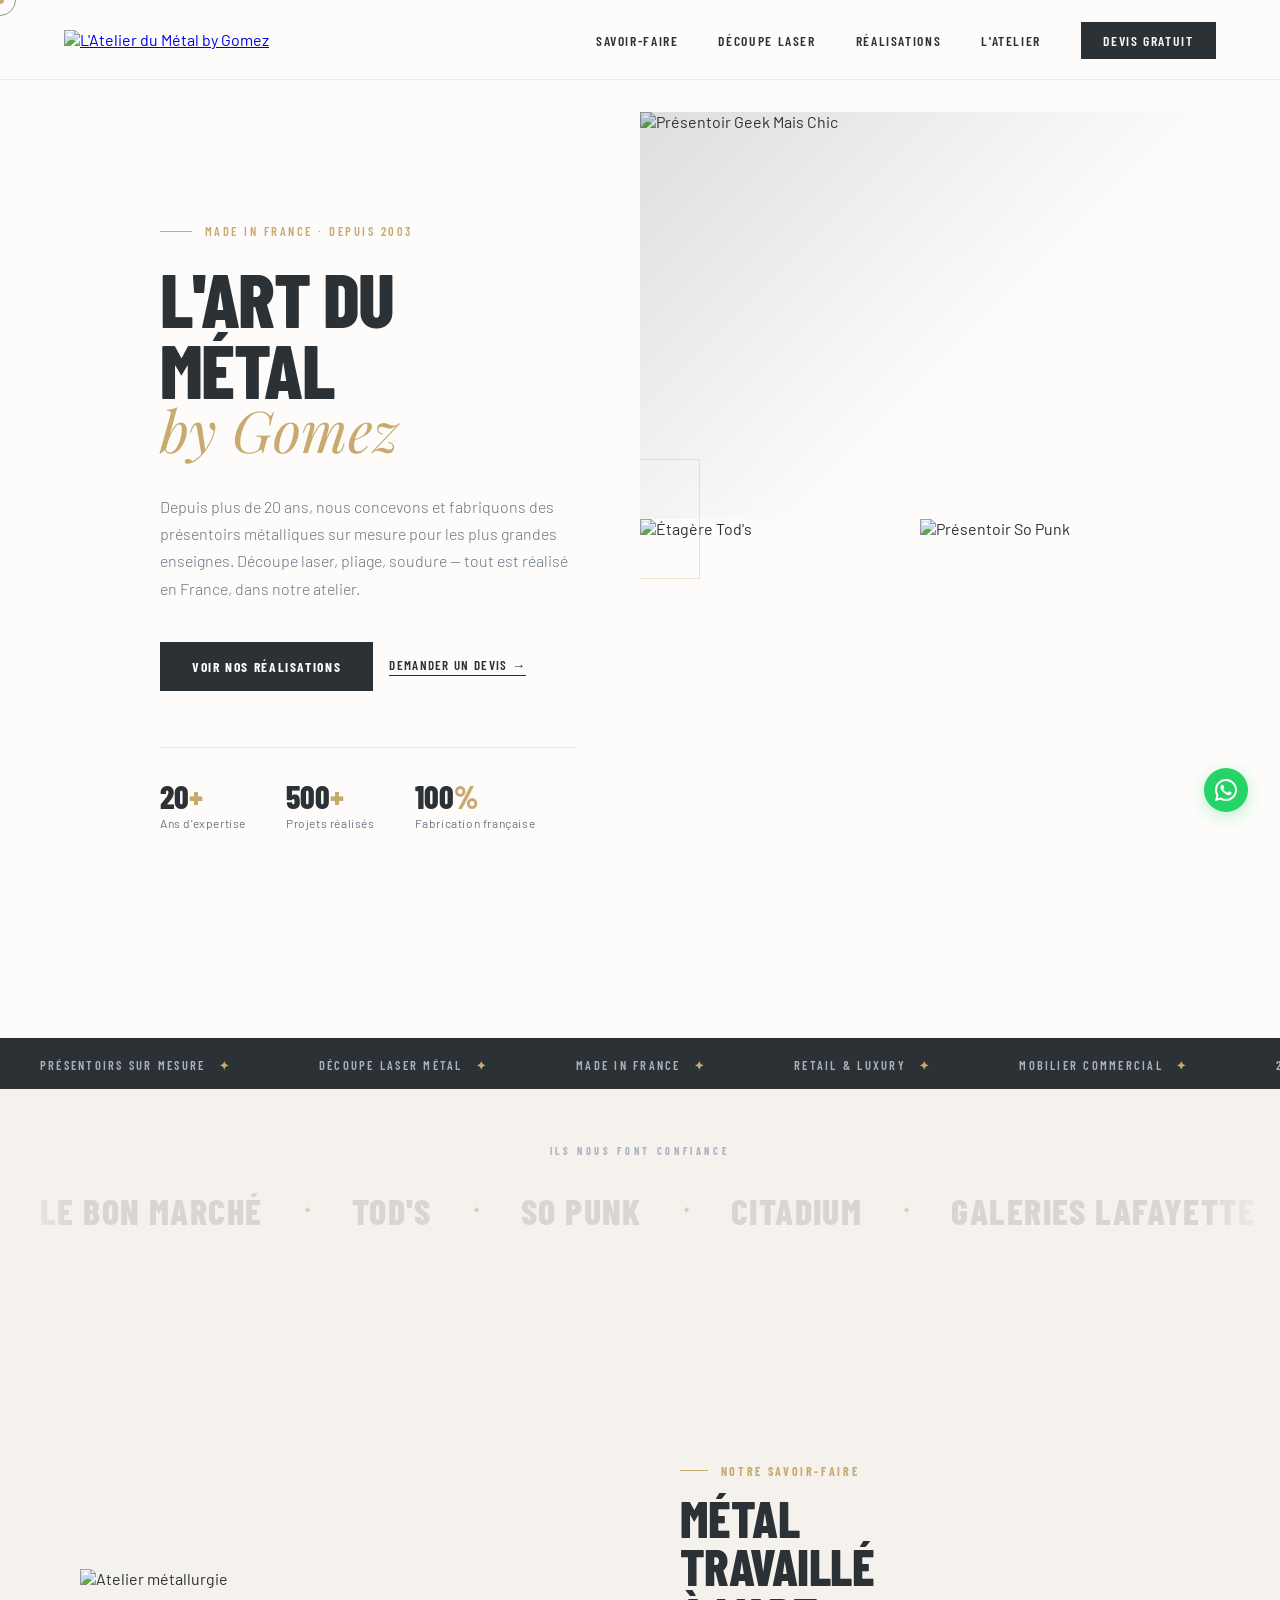
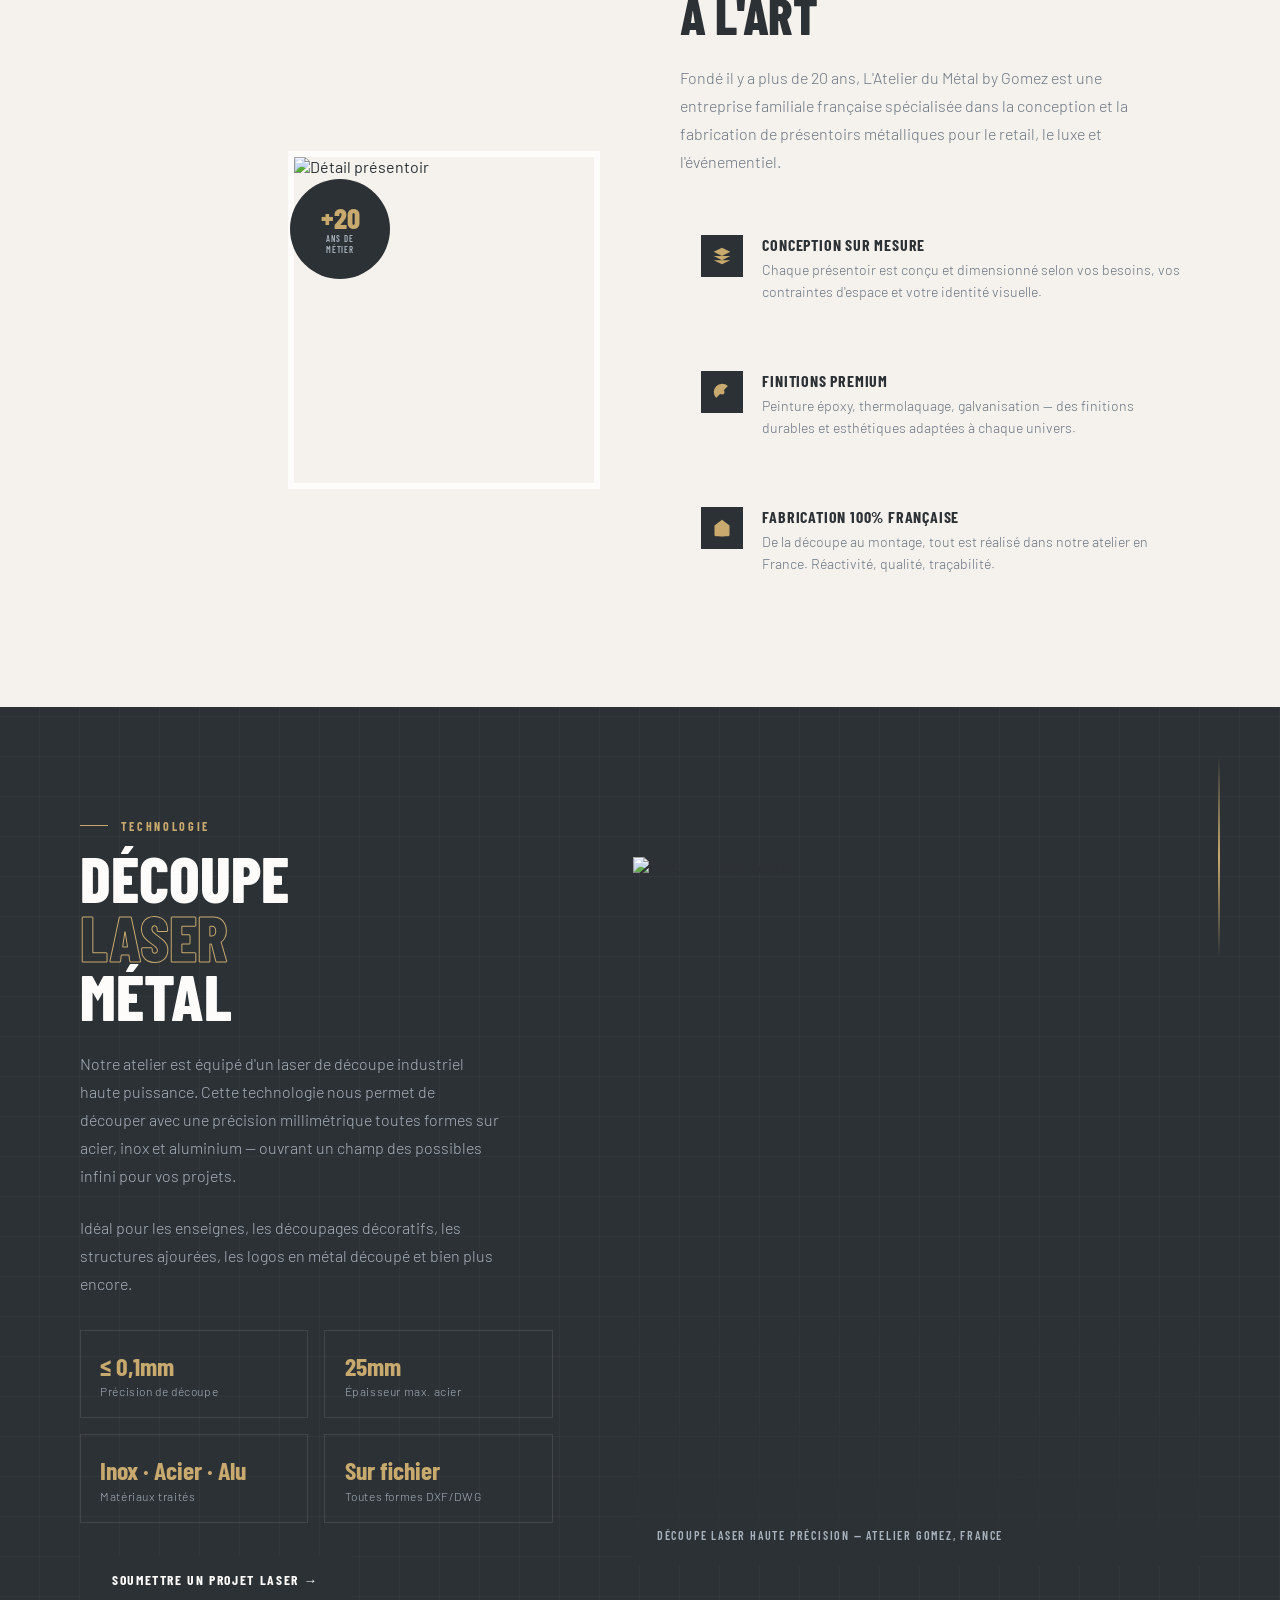
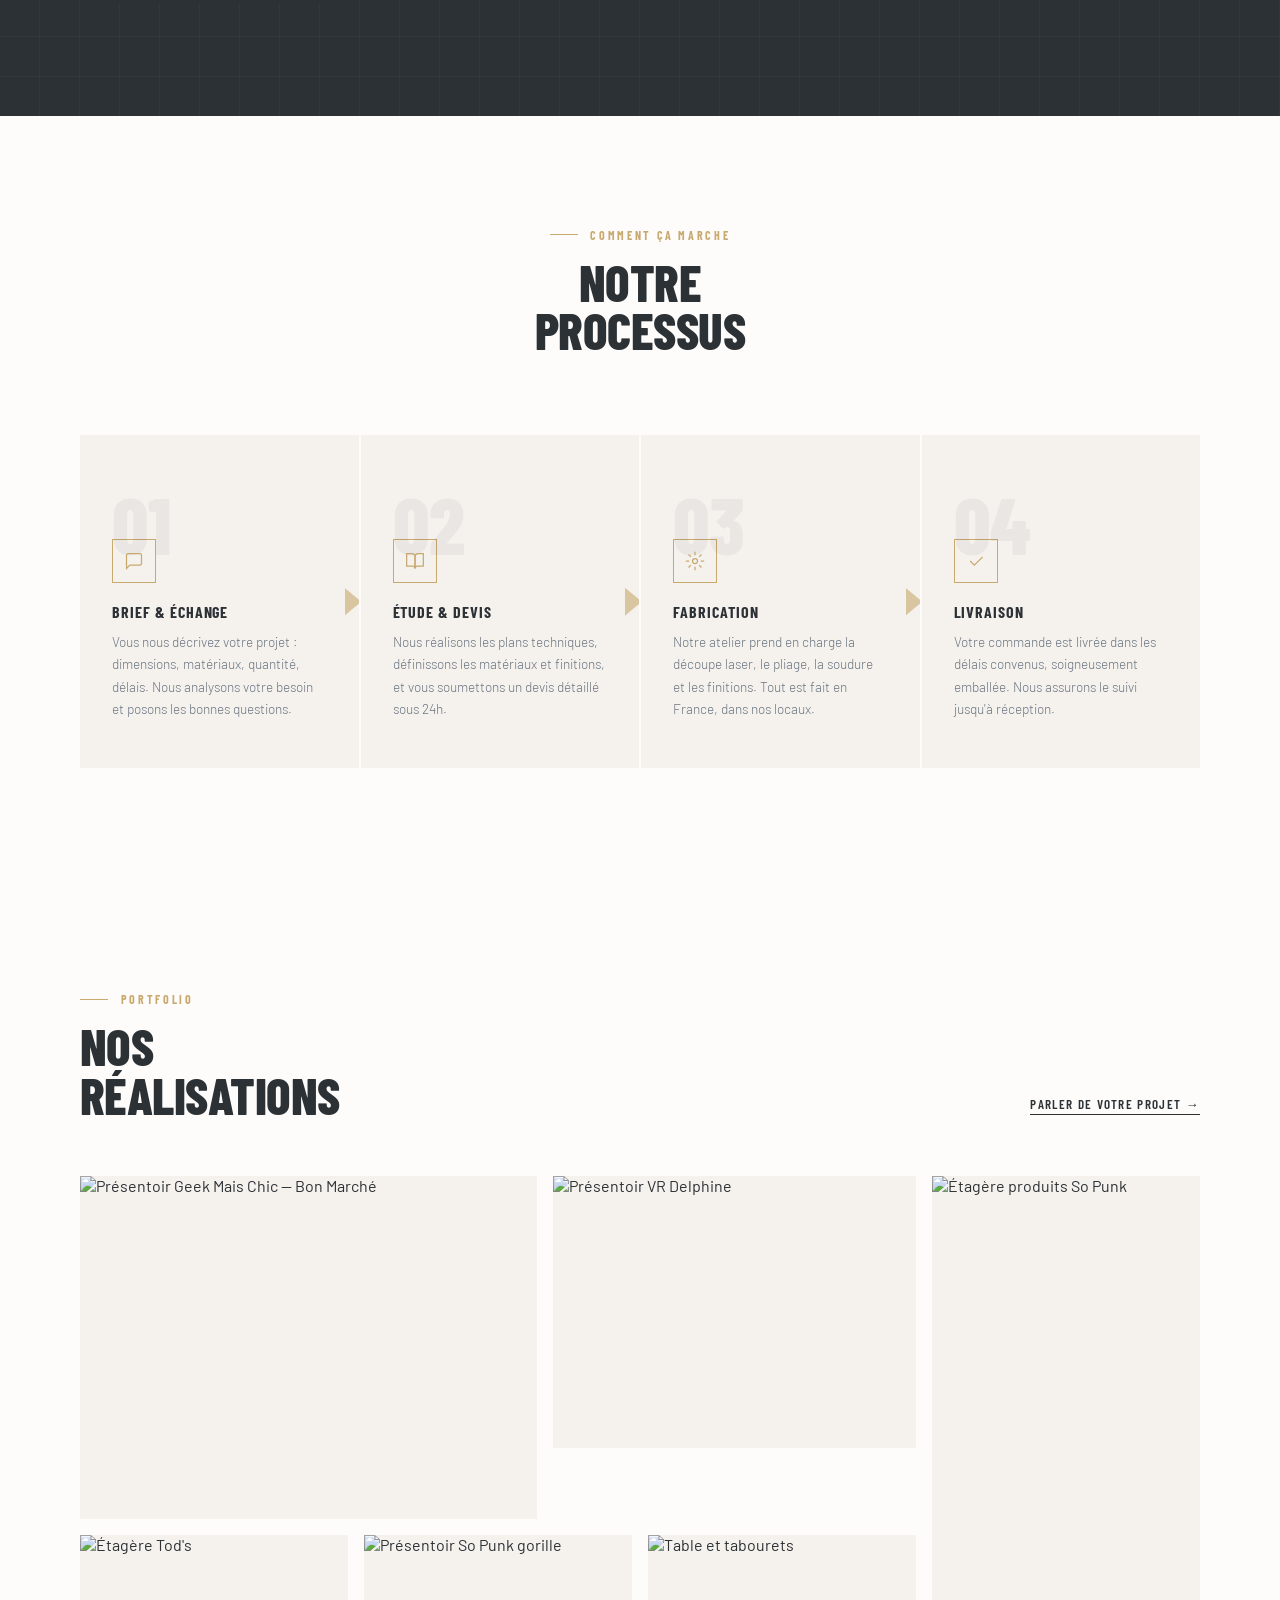
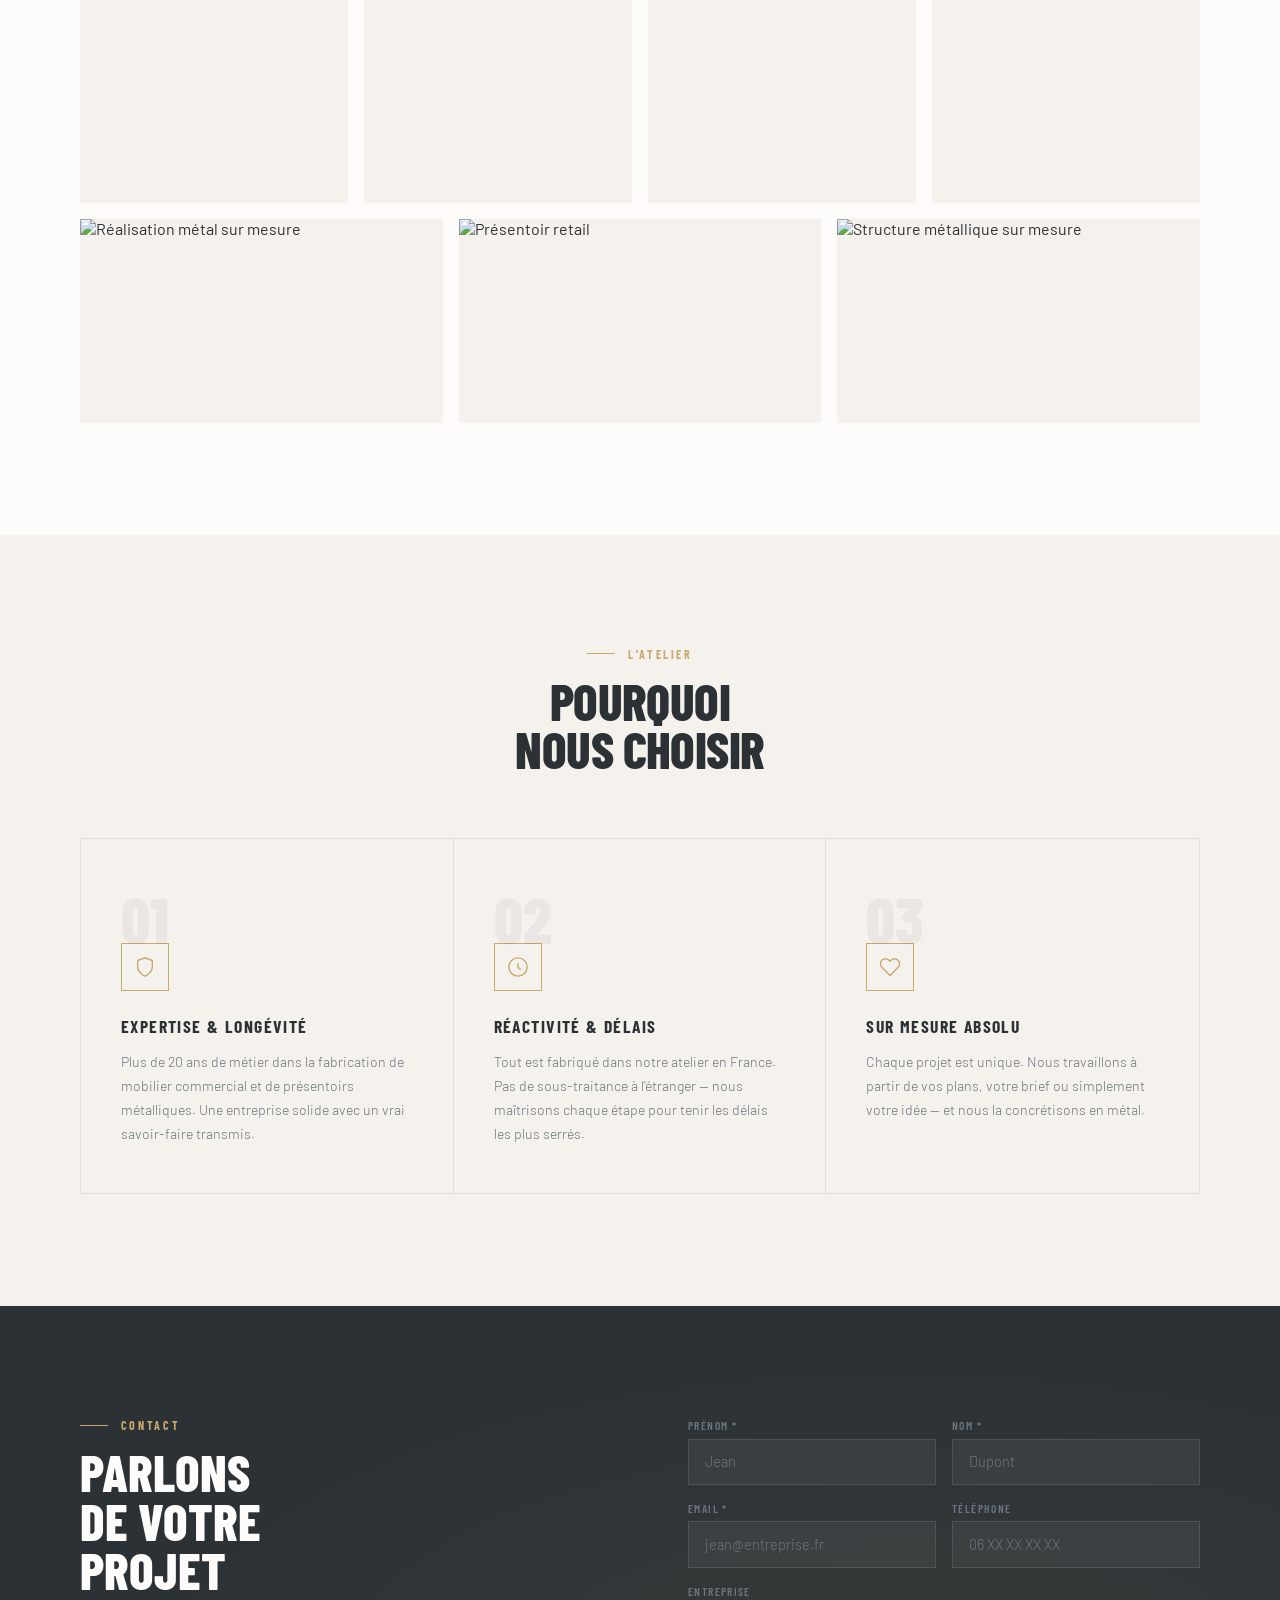
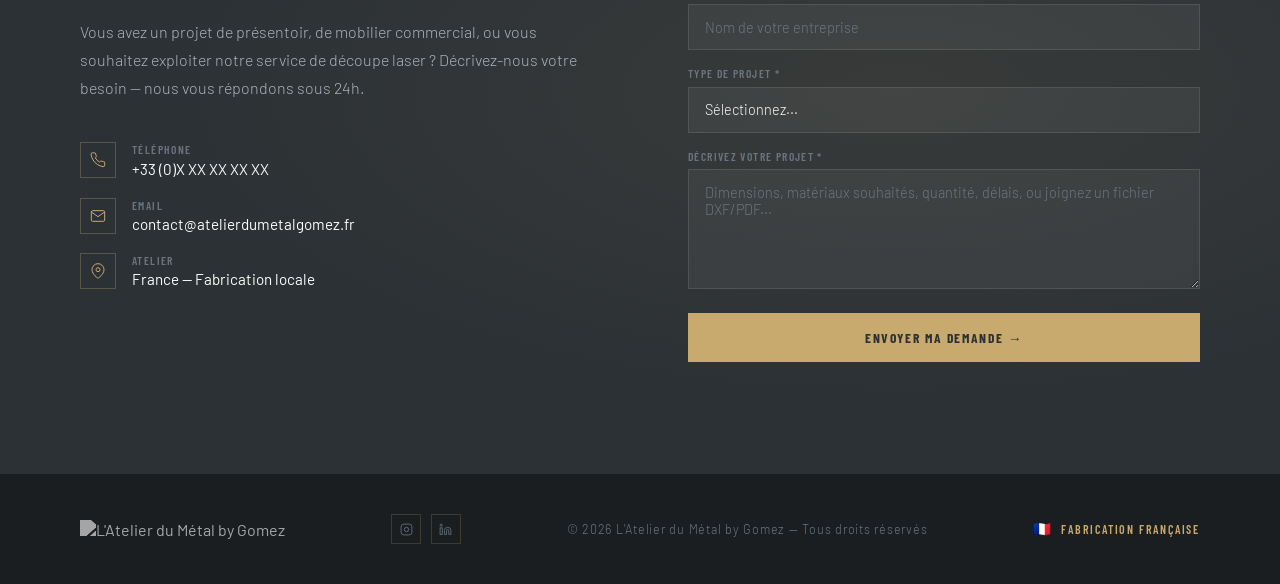
==== l'atelier_du_metal/index.html @ 6df0d1bb "Initial commit — 3 projets clients n8n - comptoir-du-chef : site restaurant + 3 workflows n8n - l'at" ====
<!DOCTYPE html>
<html lang="fr">
<head>
  <meta charset="UTF-8" />
  <meta name="viewport" content="width=device-width, initial-scale=1.0" />
  <title>L'Atelier du Métal by Gomez — Présentoirs sur mesure</title>
  <meta name="description" content="Fabricant français de présentoirs métalliques sur mesure depuis 2003. Découpe laser haute précision, pliage, soudure. Retail, luxe, événementiel. Devis gratuit sous 24h." />
  <meta name="keywords" content="présentoir métallique, découpe laser métal, mobilier commercial sur mesure, fabrication française, retail, luxe" />
  <meta property="og:title" content="L'Atelier du Métal by Gomez — Présentoirs sur mesure" />
  <meta property="og:description" content="Fabricant français de présentoirs métalliques sur mesure depuis plus de 20 ans. Made in France." />
  <meta property="og:type" content="website" />
  <link rel="icon" type="image/svg+xml" href="data:image/svg+xml,%3Csvg xmlns='http://www.w3.org/2000/svg' viewBox='0 0 32 32'%3E%3Crect width='32' height='32' fill='%232C3135'/%3E%3Ctext x='50%25' y='56%25' font-family='Arial Black,sans-serif' font-size='18' font-weight='900' fill='%23C8A96E' text-anchor='middle' dominant-baseline='middle'%3EM%3C/text%3E%3C/svg%3E" />
  <link rel="preconnect" href="https://fonts.googleapis.com" />
  <link rel="preconnect" href="https://fonts.gstatic.com" crossorigin />
  <link href="https://fonts.googleapis.com/css2?family=Barlow+Condensed:wght@300;400;600;700;800&family=Barlow:wght@300;400;500&family=Playfair+Display:ital@1&display=swap" rel="stylesheet" />
  <style>
    *, *::before, *::after { box-sizing: border-box; margin: 0; padding: 0; }

    :root {
      --anthracite: #2C3135;
      --anthracite-light: #3D444B;
      --steel: #6B7580;
      --steel-light: #A8B2BC;
      --cream: #F5F2EE;
      --warm-white: #FDFCFB;
      --accent: #C8A96E;
      --accent-dark: #A8893E;
      --red: #C0392B;
      --blue-gomez: #1B3A6B;
    }

    html { scroll-behavior: smooth; }

    body {
      font-family: 'Barlow', sans-serif;
      background: var(--warm-white);
      color: var(--anthracite);
      overflow-x: hidden;
    }

    /* ───── CURSOR ───── */
    body { cursor: crosshair; }
    a, button { cursor: crosshair; }

    /* ───── SCROLLBAR ───── */
    ::-webkit-scrollbar { width: 4px; }
    ::-webkit-scrollbar-track { background: var(--cream); }
    ::-webkit-scrollbar-thumb { background: var(--anthracite); }

    /* ───── NAV ───── */
    nav {
      position: fixed; top: 0; left: 0; right: 0; z-index: 100;
      display: flex; align-items: center; justify-content: space-between;
      padding: 0 4rem;
      height: 80px;
      background: rgba(253, 252, 251, 0.95);
      backdrop-filter: blur(12px);
      border-bottom: 1px solid rgba(44,49,53,0.08);
      transition: all 0.3s ease;
    }
    nav.scrolled {
      height: 64px;
      box-shadow: 0 2px 20px rgba(44,49,53,0.08);
    }
    .nav-logo img { height: 40px; transition: height 0.3s; }
    nav.scrolled .nav-logo img { height: 32px; }
    .nav-links { display: flex; gap: 2.5rem; list-style: none; }
    .nav-links a {
      font-family: 'Barlow Condensed', sans-serif;
      font-weight: 600;
      font-size: 0.85rem;
      letter-spacing: 0.12em;
      text-transform: uppercase;
      color: var(--anthracite);
      text-decoration: none;
      position: relative;
      transition: color 0.2s;
    }
    .nav-links a::after {
      content: '';
      position: absolute; bottom: -3px; left: 0; right: 0;
      height: 1px; background: var(--accent);
      transform: scaleX(0); transform-origin: left;
      transition: transform 0.3s ease;
    }
    .nav-links a:hover { color: var(--accent-dark); }
    .nav-links a:hover::after { transform: scaleX(1); }
    .nav-cta {
      font-family: 'Barlow Condensed', sans-serif;
      font-weight: 700;
      font-size: 0.82rem;
      letter-spacing: 0.12em;
      text-transform: uppercase;
      color: var(--warm-white) !important;
      background: var(--anthracite);
      padding: 0.6rem 1.4rem;
      text-decoration: none;
      transition: background 0.2s, color 0.2s !important;
    }
    .nav-cta::after { display: none !important; }
    .nav-cta:hover { background: var(--accent) !important; color: var(--warm-white) !important; }

    /* ───── HERO ───── */
    #hero {
      min-height: 100vh;
      display: grid;
      grid-template-columns: 1fr 1fr;
      position: relative;
      overflow: hidden;
    }
    .hero-left {
      display: flex; flex-direction: column; justify-content: center;
      padding: 7rem 4rem 6rem 5rem;
      position: relative; z-index: 2;
    }
    .hero-eyebrow {
      font-family: 'Barlow Condensed', sans-serif;
      font-size: 0.78rem;
      font-weight: 600;
      letter-spacing: 0.2em;
      text-transform: uppercase;
      color: var(--accent);
      margin-bottom: 1.5rem;
      display: flex; align-items: center; gap: 0.8rem;
    }
    .hero-eyebrow::before {
      content: '';
      width: 32px; height: 1px;
      background: var(--accent);
    }
    .hero-title {
      font-family: 'Barlow Condensed', sans-serif;
      font-size: clamp(3.5rem, 6vw, 5.5rem);
      font-weight: 800;
      line-height: 0.92;
      text-transform: uppercase;
      letter-spacing: -0.02em;
      color: var(--anthracite);
      margin-bottom: 0.3rem;
    }
    .hero-title span {
      color: var(--accent);
      font-style: italic;
      font-family: 'Playfair Display', serif;
      font-size: 0.75em;
      font-weight: 400;
      text-transform: none;
      display: block;
      letter-spacing: 0;
    }
    .hero-sub {
      font-size: 1rem;
      font-weight: 300;
      line-height: 1.7;
      color: var(--steel);
      margin: 2rem 0 2.5rem;
      max-width: 420px;
    }
    .hero-actions { display: flex; gap: 1rem; align-items: center; }
    .btn-primary {
      font-family: 'Barlow Condensed', sans-serif;
      font-weight: 700;
      font-size: 0.85rem;
      letter-spacing: 0.12em;
      text-transform: uppercase;
      background: var(--anthracite);
      color: var(--warm-white);
      padding: 1rem 2rem;
      text-decoration: none;
      transition: background 0.2s, transform 0.2s;
      display: inline-block;
    }
    .btn-primary:hover { background: var(--accent); transform: translateY(-1px); }
    .btn-secondary {
      font-family: 'Barlow Condensed', sans-serif;
      font-weight: 600;
      font-size: 0.82rem;
      letter-spacing: 0.1em;
      text-transform: uppercase;
      color: var(--anthracite);
      text-decoration: none;
      display: flex; align-items: center; gap: 0.5rem;
      border-bottom: 1px solid var(--anthracite);
      padding-bottom: 2px;
      transition: color 0.2s, border-color 0.2s;
    }
    .btn-secondary:hover { color: var(--accent); border-color: var(--accent); }
    .hero-stats {
      display: flex; gap: 2.5rem;
      margin-top: 3.5rem;
      padding-top: 2rem;
      border-top: 1px solid rgba(44,49,53,0.1);
    }
    .stat-num {
      font-family: 'Barlow Condensed', sans-serif;
      font-weight: 800;
      font-size: 2rem;
      color: var(--anthracite);
      line-height: 1;
    }
    .stat-num span { color: var(--accent); }
    .stat-label {
      font-size: 0.75rem;
      font-weight: 400;
      letter-spacing: 0.05em;
      color: var(--steel);
      margin-top: 0.25rem;
    }

    .hero-right {
      position: relative;
      overflow: hidden;
    }
    .hero-right-grid {
      display: grid;
      grid-template-rows: 1fr 1fr;
      height: 100%;
    }
    .hero-img-main {
      position: relative; overflow: hidden;
    }
    .hero-img-main img, .hero-img-small img {
      width: 100%; height: 100%;
      object-fit: cover;
      transition: transform 0.8s ease;
    }
    .hero-img-main:hover img, .hero-img-small:hover img {
      transform: scale(1.04);
    }
    .hero-img-row { display: grid; grid-template-columns: 1fr 1fr; }
    .hero-img-small { position: relative; overflow: hidden; }
    .hero-overlay {
      position: absolute; inset: 0;
      background: linear-gradient(135deg, rgba(44,49,53,0.15) 0%, transparent 60%);
      pointer-events: none;
    }

    /* geometric accent */
    .hero-geo {
      position: absolute;
      top: 50%; left: -60px;
      transform: translateY(-50%);
      width: 120px; height: 120px;
      border: 1px solid var(--accent);
      opacity: 0.3;
      z-index: 3;
      animation: rotate-geo 20s linear infinite;
    }
    @keyframes rotate-geo { to { transform: translateY(-50%) rotate(360deg); } }

    /* ───── MARQUEE ───── */
    .marquee-wrap {
      background: var(--anthracite);
      padding: 1rem 0;
      overflow: hidden;
      white-space: nowrap;
    }
    .marquee-track {
      display: inline-flex; gap: 0;
      animation: marquee 30s linear infinite;
    }
    .marquee-item {
      font-family: 'Barlow Condensed', sans-serif;
      font-weight: 600;
      font-size: 0.78rem;
      letter-spacing: 0.18em;
      text-transform: uppercase;
      color: var(--steel-light);
      padding: 0 2.5rem;
    }
    .marquee-item span { color: var(--accent); margin: 0 0.5rem; }
    @keyframes marquee { from { transform: translateX(0); } to { transform: translateX(-50%); } }

    /* ───── SECTION COMMONS ───── */
    section { padding: 7rem 5rem; }
    .section-tag {
      font-family: 'Barlow Condensed', sans-serif;
      font-size: 0.75rem;
      font-weight: 700;
      letter-spacing: 0.22em;
      text-transform: uppercase;
      color: var(--accent);
      margin-bottom: 1rem;
      display: flex; align-items: center; gap: 0.8rem;
    }
    .section-tag::before {
      content: '';
      width: 28px; height: 1px;
      background: var(--accent);
    }
    .section-title {
      font-family: 'Barlow Condensed', sans-serif;
      font-weight: 800;
      font-size: clamp(2.2rem, 4vw, 3.5rem);
      text-transform: uppercase;
      line-height: 0.95;
      letter-spacing: -0.01em;
      color: var(--anthracite);
    }
    .section-body {
      font-size: 1rem;
      font-weight: 300;
      line-height: 1.75;
      color: var(--steel);
      max-width: 480px;
    }

    /* ───── SAVOIR-FAIRE ───── */
    #savoir-faire { background: var(--cream); }
    .sf-grid {
      display: grid;
      grid-template-columns: 1fr 1fr;
      gap: 5rem;
      align-items: center;
      margin-top: 4rem;
    }
    .sf-left { position: relative; }
    .sf-image-stack { position: relative; height: 520px; }
    .sf-img-back {
      position: absolute;
      top: 0; left: 0;
      width: 75%; height: 80%;
      overflow: hidden;
    }
    .sf-img-front {
      position: absolute;
      bottom: 0; right: 0;
      width: 60%; height: 65%;
      overflow: hidden;
      border: 6px solid var(--warm-white);
    }
    .sf-img-back img, .sf-img-front img {
      width: 100%; height: 100%; object-fit: cover;
      transition: transform 0.6s ease;
    }
    .sf-img-back:hover img, .sf-img-front:hover img { transform: scale(1.05); }
    .sf-badge {
      position: absolute;
      top: 50%; left: 50%;
      transform: translate(-50%, -50%);
      width: 100px; height: 100px;
      background: var(--anthracite);
      border-radius: 50%;
      display: flex; flex-direction: column;
      align-items: center; justify-content: center;
      z-index: 10;
    }
    .sf-badge-num {
      font-family: 'Barlow Condensed', sans-serif;
      font-weight: 800; font-size: 1.8rem;
      color: var(--accent); line-height: 1;
    }
    .sf-badge-txt {
      font-family: 'Barlow Condensed', sans-serif;
      font-weight: 600; font-size: 0.55rem;
      letter-spacing: 0.1em; text-transform: uppercase;
      color: var(--steel-light); text-align: center;
    }
    .sf-right {}
    .sf-features { display: grid; gap: 1.8rem; margin-top: 2.5rem; }
    .sf-feature {
      display: flex; gap: 1.2rem; align-items: flex-start;
      padding: 1.2rem;
      border-left: 2px solid transparent;
      transition: border-color 0.2s, background 0.2s;
    }
    .sf-feature:hover {
      border-left-color: var(--accent);
      background: rgba(200,169,110,0.05);
    }
    .sf-icon {
      width: 42px; height: 42px; flex-shrink: 0;
      background: var(--anthracite);
      display: flex; align-items: center; justify-content: center;
    }
    .sf-icon svg { width: 20px; height: 20px; fill: var(--accent); }
    .sf-feature-title {
      font-family: 'Barlow Condensed', sans-serif;
      font-weight: 700; font-size: 1rem;
      text-transform: uppercase; letter-spacing: 0.05em;
      color: var(--anthracite); margin-bottom: 0.3rem;
    }
    .sf-feature-desc {
      font-size: 0.88rem; font-weight: 300; line-height: 1.6;
      color: var(--steel);
    }

    /* ───── LASER ───── */
    #laser {
      background: var(--anthracite);
      position: relative; overflow: hidden;
      padding: 7rem 5rem;
    }
    .laser-bg-pattern {
      position: absolute; inset: 0;
      background-image: repeating-linear-gradient(
        0deg, transparent, transparent 39px,
        rgba(255,255,255,0.03) 39px, rgba(255,255,255,0.03) 40px
      ),
      repeating-linear-gradient(
        90deg, transparent, transparent 39px,
        rgba(255,255,255,0.03) 39px, rgba(255,255,255,0.03) 40px
      );
    }
    .laser-content {
      position: relative; z-index: 2;
      display: grid; grid-template-columns: 1fr 1.2fr;
      gap: 5rem; align-items: center;
    }
    .laser-left .section-tag { color: var(--accent); }
    .laser-left .section-tag::before { background: var(--accent); }
    .laser-title {
      font-family: 'Barlow Condensed', sans-serif;
      font-weight: 800;
      font-size: clamp(2.5rem, 5vw, 4.5rem);
      text-transform: uppercase;
      line-height: 0.92;
      color: var(--warm-white);
      margin-bottom: 1.5rem;
    }
    .laser-title em {
      font-style: normal;
      -webkit-text-stroke: 1px var(--accent);
      color: transparent;
    }
    .laser-body {
      font-size: 1rem; font-weight: 300; line-height: 1.75;
      color: var(--steel-light); max-width: 420px;
      margin-bottom: 2rem;
    }
    .laser-specs {
      display: grid; grid-template-columns: 1fr 1fr;
      gap: 1rem; margin-top: 2rem;
    }
    .laser-spec {
      border: 1px solid rgba(255,255,255,0.1);
      padding: 1.2rem;
      transition: border-color 0.2s;
    }
    .laser-spec:hover { border-color: var(--accent); }
    .laser-spec-val {
      font-family: 'Barlow Condensed', sans-serif;
      font-weight: 700; font-size: 1.6rem;
      color: var(--accent);
    }
    .laser-spec-key {
      font-size: 0.75rem; font-weight: 300;
      letter-spacing: 0.05em; color: var(--steel-light);
      margin-top: 0.2rem;
    }
    .laser-right { position: relative; }
    .laser-img-wrap {
      position: relative; overflow: hidden;
      aspect-ratio: 4/5;
    }
    .laser-img-wrap img {
      width: 100%; height: 100%; object-fit: cover;
      filter: grayscale(20%);
      transition: transform 0.6s, filter 0.6s;
    }
    .laser-img-wrap:hover img { transform: scale(1.04); filter: grayscale(0); }
    .laser-img-overlay {
      position: absolute; inset: 0;
      background: linear-gradient(to top, var(--anthracite) 0%, transparent 40%);
    }
    .laser-img-caption {
      position: absolute; bottom: 1.5rem; left: 1.5rem; right: 1.5rem;
      font-family: 'Barlow Condensed', sans-serif;
      font-weight: 600; font-size: 0.75rem;
      letter-spacing: 0.15em; text-transform: uppercase;
      color: var(--steel-light);
    }
    .laser-line {
      position: absolute;
      width: 2px; height: 200px;
      background: linear-gradient(to bottom, transparent, var(--accent), transparent);
      top: -100px; right: -20px;
      animation: laser-scan 3s ease-in-out infinite;
    }
    @keyframes laser-scan {
      0%, 100% { top: -100px; opacity: 0; }
      20% { opacity: 1; }
      80% { opacity: 1; }
      100% { top: calc(100% + 100px); opacity: 0; }
    }

    /* ───── RÉALISATIONS ───── */
    #realisations { background: var(--warm-white); }
    .real-header {
      display: flex; align-items: flex-end; justify-content: space-between;
      margin-bottom: 3.5rem;
    }
    .real-grid {
      display: grid;
      grid-template-columns: repeat(12, 1fr);
      grid-template-rows: auto auto;
      gap: 1rem;
    }
    .real-item {
      position: relative; overflow: hidden;
      background: var(--cream);
    }
    .real-item img {
      width: 100%; height: 100%; object-fit: cover;
      display: block;
      transition: transform 0.6s ease, filter 0.4s;
      filter: grayscale(10%);
    }
    .real-item:hover img { transform: scale(1.06); filter: grayscale(0); }
    .real-item-overlay {
      position: absolute; inset: 0;
      background: rgba(44,49,53,0);
      transition: background 0.3s;
      display: flex; align-items: flex-end; padding: 1.2rem;
    }
    .real-item:hover .real-item-overlay { background: rgba(44,49,53,0.5); }
    .real-item-label {
      font-family: 'Barlow Condensed', sans-serif;
      font-weight: 600; font-size: 0.75rem;
      letter-spacing: 0.12em; text-transform: uppercase;
      color: var(--warm-white);
      opacity: 0; transform: translateY(8px);
      transition: opacity 0.3s, transform 0.3s;
    }
    .real-item:hover .real-item-label { opacity: 1; transform: translateY(0); }

    /* mosaic layout */
    .real-item:nth-child(1) { grid-column: span 5; grid-row: span 1; aspect-ratio: 4/3; }
    .real-item:nth-child(2) { grid-column: span 4; grid-row: span 1; aspect-ratio: 4/3; }
    .real-item:nth-child(3) { grid-column: span 3; grid-row: span 2; }
    .real-item:nth-child(4) { grid-column: span 3; aspect-ratio: 1; }
    .real-item:nth-child(5) { grid-column: span 3; aspect-ratio: 1; }
    .real-item:nth-child(6) { grid-column: span 3; aspect-ratio: 1; }
    .real-item:nth-child(7) { grid-column: span 4; aspect-ratio: 16/9; }
    .real-item:nth-child(8) { grid-column: span 4; aspect-ratio: 16/9; }
    .real-item:nth-child(9) { grid-column: span 4; aspect-ratio: 16/9; }

    /* ───── VALEURS ───── */
    #valeurs { background: var(--cream); }
    .val-grid {
      display: grid;
      grid-template-columns: repeat(3, 1fr);
      gap: 0;
      margin-top: 4rem;
      border: 1px solid rgba(44,49,53,0.1);
    }
    .val-card {
      padding: 3rem 2.5rem;
      border-right: 1px solid rgba(44,49,53,0.1);
      transition: background 0.3s;
      position: relative;
    }
    .val-card:last-child { border-right: none; }
    .val-card:hover { background: var(--warm-white); }
    .val-num {
      font-family: 'Barlow Condensed', sans-serif;
      font-weight: 800; font-size: 4rem;
      color: rgba(44,49,53,0.06);
      line-height: 1;
      margin-bottom: -0.5rem;
    }
    .val-icon {
      width: 48px; height: 48px;
      border: 1px solid var(--accent);
      display: flex; align-items: center; justify-content: center;
      margin-bottom: 1.5rem;
    }
    .val-icon svg { width: 22px; height: 22px; stroke: var(--accent); fill: none; stroke-width: 1.5; }
    .val-title {
      font-family: 'Barlow Condensed', sans-serif;
      font-weight: 700; font-size: 1.1rem;
      text-transform: uppercase; letter-spacing: 0.08em;
      color: var(--anthracite); margin-bottom: 0.8rem;
    }
    .val-desc {
      font-size: 0.88rem; font-weight: 300; line-height: 1.7;
      color: var(--steel);
    }
    .val-line {
      position: absolute; top: 0; left: 0; right: 0;
      height: 2px; background: var(--accent);
      transform: scaleX(0); transform-origin: left;
      transition: transform 0.4s ease;
    }
    .val-card:hover .val-line { transform: scaleX(1); }

    /* ───── CONTACT ───── */
    #contact { background: var(--anthracite); position: relative; overflow: hidden; }
    .contact-bg {
      position: absolute; inset: 0;
      background: radial-gradient(ellipse at 70% 50%, rgba(200,169,110,0.08) 0%, transparent 60%);
    }
    .contact-grid {
      position: relative; z-index: 2;
      display: grid; grid-template-columns: 1fr 1fr;
      gap: 6rem; align-items: start;
    }
    .contact-left .section-tag { color: var(--accent); }
    .contact-left .section-tag::before { background: var(--accent); }
    .contact-title {
      font-family: 'Barlow Condensed', sans-serif;
      font-weight: 800; font-size: clamp(2rem, 4vw, 3.5rem);
      text-transform: uppercase; line-height: 0.95;
      color: var(--warm-white); margin-bottom: 1.5rem;
    }
    .contact-body {
      font-size: 1rem; font-weight: 300; line-height: 1.75;
      color: var(--steel-light); margin-bottom: 2.5rem;
    }
    .contact-infos { display: grid; gap: 1.2rem; }
    .contact-info-item {
      display: flex; gap: 1rem; align-items: flex-start;
    }
    .contact-info-icon {
      width: 36px; height: 36px; flex-shrink: 0;
      border: 1px solid rgba(200,169,110,0.3);
      display: flex; align-items: center; justify-content: center;
    }
    .contact-info-icon svg { width: 16px; height: 16px; stroke: var(--accent); fill: none; stroke-width: 1.5; }
    .contact-info-label {
      font-family: 'Barlow Condensed', sans-serif;
      font-weight: 600; font-size: 0.72rem;
      letter-spacing: 0.12em; text-transform: uppercase;
      color: var(--steel); margin-bottom: 0.2rem;
    }
    .contact-info-val {
      font-size: 0.95rem; font-weight: 400; color: var(--warm-white);
    }
    .contact-form { display: grid; gap: 1rem; }
    .form-row { display: grid; grid-template-columns: 1fr 1fr; gap: 1rem; }
    .form-group { display: flex; flex-direction: column; gap: 0.4rem; }
    .form-label {
      font-family: 'Barlow Condensed', sans-serif;
      font-weight: 600; font-size: 0.72rem;
      letter-spacing: 0.12em; text-transform: uppercase;
      color: var(--steel);
    }
    .form-input, .form-textarea, .form-select {
      background: rgba(255,255,255,0.05);
      border: 1px solid rgba(255,255,255,0.1);
      color: var(--warm-white);
      padding: 0.85rem 1rem;
      font-family: 'Barlow', sans-serif;
      font-size: 0.9rem;
      font-weight: 300;
      outline: none;
      transition: border-color 0.2s, background 0.2s;
      width: 100%;
      appearance: none;
    }
    .form-input::placeholder, .form-textarea::placeholder { color: var(--steel); }
    .form-input:focus, .form-textarea:focus, .form-select:focus {
      border-color: var(--accent);
      background: rgba(200,169,110,0.05);
    }
    .form-textarea { resize: vertical; min-height: 120px; }
    .form-select option { background: var(--anthracite); color: var(--warm-white); }
    .form-submit {
      font-family: 'Barlow Condensed', sans-serif;
      font-weight: 700; font-size: 0.85rem;
      letter-spacing: 0.12em; text-transform: uppercase;
      background: var(--accent);
      color: var(--anthracite);
      border: none;
      padding: 1rem 2.5rem;
      cursor: crosshair;
      transition: background 0.2s, transform 0.2s;
      align-self: start;
      margin-top: 0.5rem;
    }
    .form-submit:hover { background: var(--warm-white); transform: translateY(-1px); }

    /* ───── FOOTER ───── */
    footer {
      background: #1A1E21;
      padding: 2.5rem 5rem;
      display: flex; align-items: center; justify-content: space-between;
    }
    .footer-logo img { height: 32px; filter: brightness(0) invert(1) opacity(0.6); }
    .footer-copy {
      font-size: 0.78rem; font-weight: 300;
      letter-spacing: 0.06em; color: var(--steel);
    }
    .footer-mf {
      font-family: 'Barlow Condensed', sans-serif;
      font-weight: 600; font-size: 0.75rem;
      letter-spacing: 0.15em; text-transform: uppercase;
      color: var(--accent);
      display: flex; align-items: center; gap: 0.5rem;
    }
    .footer-mf::before {
      content: '🇫🇷';
      font-size: 0.9rem;
    }

    /* ───── REVEAL ANIMATIONS ───── */
    .reveal {
      opacity: 0; transform: translateY(30px);
      transition: opacity 0.7s ease, transform 0.7s ease;
    }
    .reveal.visible { opacity: 1; transform: translateY(0); }
    /* Fallback for file:// protocol */
    @media (prefers-reduced-motion: no-preference) {}
    
    .reveal-delay-1 { transition-delay: 0.1s; }
    .reveal-delay-2 { transition-delay: 0.2s; }
    .reveal-delay-3 { transition-delay: 0.3s; }
    .reveal-delay-4 { transition-delay: 0.4s; }

    /* ───── MOBILE ───── */
    @media (max-width: 900px) {
      nav { padding: 0 1.5rem; }
      .nav-links { display: none; }
      #hero { grid-template-columns: 1fr; min-height: auto; }
      .hero-left { padding: 3rem 1.5rem 2rem; }
      .hero-right { height: 50vw; }
      .hero-right-grid { grid-template-rows: 1fr; }
      .hero-img-row { display: none; }
      section { padding: 4rem 1.5rem; }
      .sf-grid, .laser-content, .contact-grid { grid-template-columns: 1fr; gap: 3rem; }
      .val-grid { grid-template-columns: 1fr; }
      .val-card { border-right: none; border-bottom: 1px solid rgba(44,49,53,0.1); }
      .form-row { grid-template-columns: 1fr; }
      .real-grid { grid-template-columns: 1fr 1fr; }
      .real-item { grid-column: span 1 !important; grid-row: span 1 !important; aspect-ratio: 4/3 !important; }
      footer { flex-direction: column; gap: 1rem; text-align: center; padding: 2rem 1.5rem; }
      .real-header { flex-direction: column; align-items: flex-start; gap: 1rem; }
    }

    /* ───── CUSTOM CURSOR ───── */
    .cursor {
      position: fixed; top: 0; left: 0;
      width: 8px; height: 8px;
      background: var(--accent);
      border-radius: 50%;
      pointer-events: none; z-index: 9999;
      transform: translate(-50%, -50%);
      transition: width 0.2s, height 0.2s, background 0.2s;
    }
    .cursor-ring {
      position: fixed; top: 0; left: 0;
      width: 32px; height: 32px;
      border: 1px solid rgba(44,49,53,0.5);
      border-radius: 50%;
      pointer-events: none; z-index: 9998;
      transform: translate(-50%, -50%);
      transition: width 0.3s, height 0.3s, border-color 0.2s;
    }
    .cursor.hovered { width: 4px; height: 4px; background: var(--accent-dark); }
    .cursor-ring.hovered { width: 48px; height: 48px; border-color: var(--accent); }
    @media (hover: none) { .cursor, .cursor-ring { display: none; } }

    /* ───── HAMBURGER ───── */
    .hamburger {
      display: none;
      flex-direction: column; gap: 5px;
      background: none; border: none; padding: 6px;
      cursor: crosshair; z-index: 200;
    }
    .hamburger span {
      display: block; width: 22px; height: 1.5px;
      background: var(--anthracite);
      transition: transform 0.3s ease, opacity 0.3s ease;
    }
    .hamburger.open span:nth-child(1) { transform: translateY(6.5px) rotate(45deg); }
    .hamburger.open span:nth-child(2) { opacity: 0; }
    .hamburger.open span:nth-child(3) { transform: translateY(-6.5px) rotate(-45deg); }
    .mobile-menu {
      position: fixed; top: 80px; left: 0; right: 0;
      background: var(--warm-white);
      border-bottom: 1px solid rgba(44,49,53,0.08);
      box-shadow: 0 8px 30px rgba(44,49,53,0.1);
      display: flex; flex-direction: column; gap: 0;
      z-index: 99;
      transform: translateY(-10px); opacity: 0;
      pointer-events: none;
      transition: transform 0.3s ease, opacity 0.3s ease;
    }
    .mobile-menu.open { transform: translateY(0); opacity: 1; pointer-events: all; }
    .mobile-menu a {
      font-family: 'Barlow Condensed', sans-serif;
      font-weight: 600; font-size: 1rem;
      letter-spacing: 0.1em; text-transform: uppercase;
      color: var(--anthracite); text-decoration: none;
      padding: 1.1rem 2rem;
      border-bottom: 1px solid rgba(44,49,53,0.05);
      transition: color 0.2s, background 0.2s;
    }
    .mobile-menu a:hover { color: var(--accent); background: var(--cream); }
    .mobile-menu .nav-cta {
      margin: 1rem 1.5rem 1.5rem;
      text-align: center; color: var(--warm-white) !important;
      background: var(--anthracite); padding: 1rem;
      border-bottom: none;
    }
    .mobile-menu .nav-cta:hover { background: var(--accent) !important; }
    @media (max-width: 900px) { .hamburger { display: flex; } }

    /* ───── PROCESSUS ───── */
    #processus { background: var(--warm-white); }
    .proc-header { text-align: center; max-width: 600px; margin: 0 auto 5rem; }
    .proc-header .section-tag { justify-content: center; }
    .proc-steps { display: grid; grid-template-columns: repeat(4, 1fr); gap: 2px; }
    .proc-step {
      padding: 3rem 2rem; background: var(--cream);
      position: relative; overflow: hidden;
      transition: background 0.35s;
    }
    .proc-step:hover { background: var(--anthracite); }
    .proc-step-num {
      font-family: 'Barlow Condensed', sans-serif;
      font-weight: 800; font-size: 5rem;
      color: rgba(44,49,53,0.06); line-height: 1;
      margin-bottom: -1.5rem;
      transition: color 0.35s;
    }
    .proc-step:hover .proc-step-num { color: rgba(200,169,110,0.08); }
    .proc-step-icon {
      width: 44px; height: 44px;
      border: 1px solid var(--accent);
      display: flex; align-items: center; justify-content: center;
      margin-bottom: 1.2rem;
      transition: background 0.35s;
    }
    .proc-step:hover .proc-step-icon { background: var(--accent); }
    .proc-step-icon svg { width: 20px; height: 20px; stroke: var(--accent); fill: none; stroke-width: 1.5; transition: stroke 0.35s; }
    .proc-step:hover .proc-step-icon svg { stroke: var(--anthracite); }
    .proc-step-title {
      font-family: 'Barlow Condensed', sans-serif;
      font-weight: 700; font-size: 1rem;
      text-transform: uppercase; letter-spacing: 0.06em;
      color: var(--anthracite); margin-bottom: 0.6rem;
      transition: color 0.35s;
    }
    .proc-step:hover .proc-step-title { color: var(--warm-white); }
    .proc-step-desc { font-size: 0.85rem; font-weight: 300; line-height: 1.65; color: var(--steel); transition: color 0.35s; }
    .proc-step:hover .proc-step-desc { color: var(--steel-light); }
    .proc-step-arrow {
      position: absolute; top: 50%; right: -14px;
      width: 28px; height: 28px;
      background: var(--accent);
      clip-path: polygon(0 0, 60% 50%, 0 100%);
      transform: translateY(-50%);
      z-index: 1; opacity: 0.6;
    }
    .proc-step:last-child .proc-step-arrow { display: none; }
    @media (max-width: 900px) {
      .proc-steps { grid-template-columns: 1fr 1fr; }
      .proc-step-arrow { display: none; }
    }

    /* ───── LIGHTBOX ───── */
    .lightbox {
      position: fixed; inset: 0;
      background: rgba(18,20,22,0.97);
      z-index: 8000;
      display: flex; align-items: center; justify-content: center;
      opacity: 0; pointer-events: none;
      transition: opacity 0.3s;
    }
    .lightbox.open { opacity: 1; pointer-events: all; }
    .lightbox-inner { position: relative; max-width: 90vw; max-height: 88vh; }
    .lightbox-img {
      max-width: 90vw; max-height: 82vh;
      object-fit: contain; display: block;
      transform: scale(0.94);
      transition: transform 0.3s;
    }
    .lightbox.open .lightbox-img { transform: scale(1); }
    .lightbox-close {
      position: fixed; top: 1.5rem; right: 2rem;
      font-family: 'Barlow Condensed', sans-serif;
      font-weight: 600; font-size: 0.72rem;
      letter-spacing: 0.18em; text-transform: uppercase;
      color: var(--steel-light); background: none; border: none;
      cursor: crosshair; display: flex; align-items: center; gap: 0.6rem;
      transition: color 0.2s;
    }
    .lightbox-close::before { content: '✕'; font-size: 1rem; }
    .lightbox-close:hover { color: var(--warm-white); }
    .lightbox-caption {
      margin-top: 1rem;
      font-family: 'Barlow Condensed', sans-serif;
      font-size: 0.72rem; letter-spacing: 0.15em; text-transform: uppercase;
      color: var(--steel); text-align: center;
    }
    .lightbox-nav {
      position: fixed; top: 50%; transform: translateY(-50%);
      background: none; border: 1px solid rgba(255,255,255,0.15);
      color: var(--steel-light); font-size: 1.2rem;
      width: 44px; height: 44px;
      display: flex; align-items: center; justify-content: center;
      cursor: crosshair; transition: border-color 0.2s, color 0.2s;
    }
    .lightbox-nav:hover { border-color: var(--accent); color: var(--accent); }
    .lightbox-prev { left: 1.5rem; }
    .lightbox-next { right: 1.5rem; }
    .real-item { cursor: zoom-in; }
    .real-item-zoom {
      position: absolute; top: 1rem; right: 1rem;
      width: 32px; height: 32px;
      background: rgba(44,49,53,0.7);
      border: 1px solid rgba(200,169,110,0.4);
      display: flex; align-items: center; justify-content: center;
      opacity: 0; transform: scale(0.8);
      transition: opacity 0.3s, transform 0.3s;
      z-index: 2;
    }
    .real-item:hover .real-item-zoom { opacity: 1; transform: scale(1); }
    .real-item-zoom svg { width: 14px; height: 14px; stroke: var(--accent); fill: none; stroke-width: 2; }

    /* ───── SCROLL TO TOP ───── */
    .scroll-top {
      position: fixed; bottom: 2rem; right: 2rem;
      width: 44px; height: 44px;
      background: var(--anthracite);
      border: 1px solid rgba(200,169,110,0.25);
      display: flex; align-items: center; justify-content: center;
      cursor: crosshair; z-index: 500;
      opacity: 0; transform: translateY(12px);
      transition: opacity 0.3s, transform 0.3s, background 0.2s, border-color 0.2s;
      pointer-events: none;
    }
    .scroll-top.visible { opacity: 1; transform: translateY(0); pointer-events: all; }
    .scroll-top:hover { background: var(--accent); border-color: var(--accent); }
    .scroll-top svg { width: 16px; height: 16px; stroke: var(--warm-white); fill: none; stroke-width: 2; }

    /* ───── PAGE LOADER ───── */
    .page-loader {
      position: fixed; inset: 0;
      background: var(--anthracite);
      z-index: 99999;
      display: flex; align-items: center; justify-content: center;
      flex-direction: column;
      transition: opacity 0.7s ease;
    }
    .page-loader.done { opacity: 0; pointer-events: none; }
    .loader-logo {
      width: 110px; opacity: 0;
      filter: brightness(0) invert(1);
      animation: loader-appear 0.5s 0.2s ease forwards;
    }
    .loader-bar-wrap {
      width: 140px; height: 1px;
      background: rgba(255,255,255,0.1);
      margin-top: 2rem; overflow: hidden;
    }
    .loader-bar {
      height: 100%; background: var(--accent); width: 0;
      animation: loader-fill 1.3s 0.4s cubic-bezier(0.4,0,0.2,1) forwards;
    }
    .loader-txt {
      font-family: 'Barlow Condensed', sans-serif;
      font-weight: 600; font-size: 0.62rem;
      letter-spacing: 0.35em; text-transform: uppercase;
      color: var(--steel); margin-top: 1.2rem;
      opacity: 0; animation: loader-appear 0.5s 0.6s ease forwards;
    }
    @keyframes loader-appear { to { opacity: 1; } }
    @keyframes loader-fill { to { width: 100%; } }

    /* ───── RÉFÉRENCES CLIENTS ───── */
    #references { background: var(--cream); padding: 3.5rem 0; overflow: hidden; }
    .ref-label {
      text-align: center;
      font-family: 'Barlow Condensed', sans-serif;
      font-size: 0.65rem; font-weight: 700;
      letter-spacing: 0.35em; text-transform: uppercase;
      color: var(--steel-light); margin-bottom: 2rem;
    }
    .ref-track-wrap { overflow: hidden; position: relative; }
    .ref-track-wrap::before, .ref-track-wrap::after {
      content: ''; position: absolute; top: 0; bottom: 0; width: 80px; z-index: 2;
      pointer-events: none;
    }
    .ref-track-wrap::before { left: 0; background: linear-gradient(to right, var(--cream), transparent); }
    .ref-track-wrap::after { right: 0; background: linear-gradient(to left, var(--cream), transparent); }
    .ref-track { display: inline-flex; align-items: center; animation: marquee 35s linear infinite; white-space: nowrap; }
    .ref-name {
      font-family: 'Barlow Condensed', sans-serif;
      font-weight: 800; font-size: clamp(1.6rem, 2.8vw, 2.4rem);
      text-transform: uppercase; letter-spacing: 0.04em;
      color: rgba(44,49,53,0.14);
      padding: 0 2.5rem;
      transition: color 0.3s;
    }
    .ref-name:hover { color: var(--anthracite); }
    .ref-sep { color: var(--accent); font-size: 0.7rem; opacity: 0.5; }

    /* ───── WHATSAPP ───── */
    .whatsapp-btn {
      position: fixed; bottom: 5.5rem; right: 2rem;
      width: 44px; height: 44px;
      background: #25D366; border-radius: 50%;
      display: flex; align-items: center; justify-content: center;
      z-index: 500;
      box-shadow: 0 4px 16px rgba(37,211,102,0.3);
      transition: transform 0.2s, box-shadow 0.2s;
      cursor: pointer; text-decoration: none;
    }
    .whatsapp-btn:hover { transform: scale(1.1); box-shadow: 0 6px 24px rgba(37,211,102,0.5); }
    .whatsapp-btn svg { width: 22px; height: 22px; fill: white; }

    /* ───── FOOTER SOCIAL ───── */
    .footer-social { display: flex; gap: 0.6rem; }
    .footer-social a {
      width: 30px; height: 30px;
      border: 1px solid rgba(200,169,110,0.2);
      display: flex; align-items: center; justify-content: center;
      transition: border-color 0.2s, background 0.2s;
    }
    .footer-social a:hover { border-color: var(--accent); background: rgba(200,169,110,0.1); }
    .footer-social svg { width: 13px; height: 13px; stroke: var(--steel); fill: none; stroke-width: 1.5; transition: stroke 0.2s; }
    .footer-social a:hover svg { stroke: var(--accent); }
  </style>
</head>
<body>

<!-- ───── PAGE LOADER ───── -->
<div class="page-loader" id="pageLoader">
  <img class="loader-logo" src="logo.png" alt="" />
  <div class="loader-bar-wrap"><div class="loader-bar"></div></div>
  <p class="loader-txt">Fabrication en cours</p>
</div>

<div class="cursor" id="cursor"></div>
<div class="cursor-ring" id="cursorRing"></div>

<!-- ───── NAV ───── -->
<nav id="navbar">
  <a href="#" class="nav-logo">
    <img src="logo.png" alt="L'Atelier du Métal by Gomez" />
  </a>
  <ul class="nav-links">
    <li><a href="#savoir-faire">Savoir-faire</a></li>
    <li><a href="#laser">Découpe Laser</a></li>
    <li><a href="#realisations">Réalisations</a></li>
    <li><a href="#valeurs">L'Atelier</a></li>
    <li><a href="#contact" class="nav-cta">Devis gratuit</a></li>
  </ul>
  <button class="hamburger" id="hamburger" aria-label="Menu">
    <span></span><span></span><span></span>
  </button>
</nav>

<!-- Mobile menu -->
<div class="mobile-menu" id="mobileMenu">
  <a href="#savoir-faire">Savoir-faire</a>
  <a href="#laser">Découpe Laser</a>
  <a href="#processus">Notre processus</a>
  <a href="#realisations">Réalisations</a>
  <a href="#valeurs">L'Atelier</a>
  <a href="#contact" class="nav-cta">Devis gratuit</a>
</div>

<!-- ───── HERO ───── -->
<section id="hero">
  <div class="hero-left">
    <p class="hero-eyebrow reveal">Made in France · Depuis 2003</p>
    <h1 class="hero-title reveal reveal-delay-1">
      L'ART DU<br>MÉTAL
      <span>by Gomez</span>
    </h1>
    <p class="hero-sub reveal reveal-delay-2">
      Depuis plus de 20 ans, nous concevons et fabriquons des présentoirs métalliques sur mesure pour les plus grandes enseignes. Découpe laser, pliage, soudure — tout est réalisé en France, dans notre atelier.
    </p>
    <div class="hero-actions reveal reveal-delay-3">
      <a href="#realisations" class="btn-primary">Voir nos réalisations</a>
      <a href="#contact" class="btn-secondary">Demander un devis →</a>
    </div>
    <div class="hero-stats reveal reveal-delay-4">
      <div>
        <div class="stat-num">20<span>+</span></div>
        <div class="stat-label">Ans d'expertise</div>
      </div>
      <div>
        <div class="stat-num">500<span>+</span></div>
        <div class="stat-label">Projets réalisés</div>
      </div>
      <div>
        <div class="stat-num">100<span>%</span></div>
        <div class="stat-label">Fabrication française</div>
      </div>
    </div>
  </div>
  <div class="hero-right">
    <div class="hero-right-grid">
      <div class="hero-img-main">
        <img src="IMG_4351.jpeg" alt="Présentoir Geek Mais Chic" />
        <div class="hero-overlay"></div>
      </div>
      <div class="hero-img-row">
        <div class="hero-img-small">
          <img src="IMG_4354.jpeg" alt="Étagère Tod's" />
        </div>
        <div class="hero-img-small">
          <img src="IMG_5289.jpeg" alt="Présentoir So Punk" />
        </div>
      </div>
    </div>
    <div class="hero-geo"></div>
  </div>
</section>

<!-- ───── MARQUEE ───── -->
<div class="marquee-wrap">
  <div class="marquee-track">
    <span class="marquee-item">Présentoirs sur mesure <span>✦</span></span>
    <span class="marquee-item">Découpe laser métal <span>✦</span></span>
    <span class="marquee-item">Made in France <span>✦</span></span>
    <span class="marquee-item">Retail & Luxury <span>✦</span></span>
    <span class="marquee-item">Mobilier commercial <span>✦</span></span>
    <span class="marquee-item">20 ans d'expertise <span>✦</span></span>
    <span class="marquee-item">Fabrication artisanale <span>✦</span></span>
    <span class="marquee-item">Acier, inox, aluminium <span>✦</span></span>
    <span class="marquee-item">Présentoirs sur mesure <span>✦</span></span>
    <span class="marquee-item">Découpe laser métal <span>✦</span></span>
    <span class="marquee-item">Made in France <span>✦</span></span>
    <span class="marquee-item">Retail & Luxury <span>✦</span></span>
    <span class="marquee-item">Mobilier commercial <span>✦</span></span>
    <span class="marquee-item">20 ans d'expertise <span>✦</span></span>
    <span class="marquee-item">Fabrication artisanale <span>✦</span></span>
    <span class="marquee-item">Acier, inox, aluminium <span>✦</span></span>
  </div>
</div>

<!-- ───── RÉFÉRENCES CLIENTS ───── -->
<section id="references">
  <p class="ref-label">Ils nous font confiance</p>
  <div class="ref-track-wrap">
    <div class="ref-track">
      <span class="ref-name">Le Bon Marché</span><span class="ref-sep">✦</span>
      <span class="ref-name">Tod's</span><span class="ref-sep">✦</span>
      <span class="ref-name">So Punk</span><span class="ref-sep">✦</span>
      <span class="ref-name">Citadium</span><span class="ref-sep">✦</span>
      <span class="ref-name">Galeries Lafayette</span><span class="ref-sep">✦</span>
      <span class="ref-name">Sephora</span><span class="ref-sep">✦</span>
      <span class="ref-name">Le Bon Marché</span><span class="ref-sep">✦</span>
      <span class="ref-name">Tod's</span><span class="ref-sep">✦</span>
      <span class="ref-name">So Punk</span><span class="ref-sep">✦</span>
      <span class="ref-name">Citadium</span><span class="ref-sep">✦</span>
      <span class="ref-name">Galeries Lafayette</span><span class="ref-sep">✦</span>
      <span class="ref-name">Sephora</span><span class="ref-sep">✦</span>
    </div>
  </div>
</section>

<!-- ───── SAVOIR-FAIRE ───── -->
<section id="savoir-faire">
  <div class="sf-grid">
    <div class="sf-left reveal">
      <div class="sf-image-stack">
        <div class="sf-img-back">
          <img src="IMG_4352.jpeg" alt="Atelier métallurgie" />
        </div>
        <div class="sf-img-front">
          <img src="IMG_5294.jpeg" alt="Détail présentoir" />
        </div>
        <div class="sf-badge">
          <span class="sf-badge-num">+20</span>
          <span class="sf-badge-txt">ans de<br>métier</span>
        </div>
      </div>
    </div>
    <div class="sf-right">
      <p class="section-tag reveal">Notre savoir-faire</p>
      <h2 class="section-title reveal reveal-delay-1">
        MÉTAL<br>TRAVAILLÉ<br>À L'ART
      </h2>
      <p class="section-body reveal reveal-delay-2" style="margin: 1.5rem 0 0;">
        Fondé il y a plus de 20 ans, L'Atelier du Métal by Gomez est une entreprise familiale française spécialisée dans la conception et la fabrication de présentoirs métalliques pour le retail, le luxe et l'événementiel.
      </p>
      <div class="sf-features">
        <div class="sf-feature reveal reveal-delay-1">
          <div class="sf-icon">
            <svg viewBox="0 0 24 24" xmlns="http://www.w3.org/2000/svg"><path d="M12 2L2 7l10 5 10-5-10-5zM2 17l10 5 10-5M2 12l10 5 10-5"/></svg>
          </div>
          <div>
            <p class="sf-feature-title">Conception sur mesure</p>
            <p class="sf-feature-desc">Chaque présentoir est conçu et dimensionné selon vos besoins, vos contraintes d'espace et votre identité visuelle.</p>
          </div>
        </div>
        <div class="sf-feature reveal reveal-delay-2">
          <div class="sf-icon">
            <svg viewBox="0 0 24 24" xmlns="http://www.w3.org/2000/svg"><circle cx="12" cy="12" r="3"/><path d="M19.07 4.93A10 10 0 0 0 4.93 19.07M5 5l14 14"/></svg>
          </div>
          <div>
            <p class="sf-feature-title">Finitions premium</p>
            <p class="sf-feature-desc">Peinture époxy, thermolaquage, galvanisation — des finitions durables et esthétiques adaptées à chaque univers.</p>
          </div>
        </div>
        <div class="sf-feature reveal reveal-delay-3">
          <div class="sf-icon">
            <svg viewBox="0 0 24 24" xmlns="http://www.w3.org/2000/svg"><path d="M3 9l9-7 9 7v11a2 2 0 0 1-2 2H5a2 2 0 0 1-2-2z"/><polyline points="9,22 9,12 15,12 15,22"/></svg>
          </div>
          <div>
            <p class="sf-feature-title">Fabrication 100% française</p>
            <p class="sf-feature-desc">De la découpe au montage, tout est réalisé dans notre atelier en France. Réactivité, qualité, traçabilité.</p>
          </div>
        </div>
      </div>
    </div>
  </div>
</section>

<!-- ───── LASER ───── -->
<section id="laser">
  <div class="laser-bg-pattern"></div>
  <div class="laser-content">
    <div class="laser-left">
      <p class="section-tag reveal">Technologie</p>
      <h2 class="laser-title reveal reveal-delay-1">
        DÉCOUPE<br><em>LASER</em><br>MÉTAL
      </h2>
      <p class="laser-body reveal reveal-delay-2">
        Notre atelier est équipé d'un laser de découpe industriel haute puissance. Cette technologie nous permet de découper avec une précision millimétrique toutes formes sur acier, inox et aluminium — ouvrant un champ des possibles infini pour vos projets.
      </p>
      <p class="laser-body reveal reveal-delay-2" style="margin-top: -0.5rem;">
        Idéal pour les enseignes, les découpages décoratifs, les structures ajourées, les logos en métal découpé et bien plus encore.
      </p>
      <div class="laser-specs reveal reveal-delay-3">
        <div class="laser-spec">
          <div class="laser-spec-val">≤ 0,1mm</div>
          <div class="laser-spec-key">Précision de découpe</div>
        </div>
        <div class="laser-spec">
          <div class="laser-spec-val">25mm</div>
          <div class="laser-spec-key">Épaisseur max. acier</div>
        </div>
        <div class="laser-spec">
          <div class="laser-spec-val">Inox · Acier · Alu</div>
          <div class="laser-spec-key">Matériaux traités</div>
        </div>
        <div class="laser-spec">
          <div class="laser-spec-val">Sur fichier</div>
          <div class="laser-spec-key">Toutes formes DXF/DWG</div>
        </div>
      </div>
      <a href="#contact" class="btn-primary reveal reveal-delay-4" style="margin-top:2rem; display:inline-block;">
        Soumettre un projet laser →
      </a>
    </div>
    <div class="laser-right reveal">
      <div class="laser-img-wrap">
        <img src="IMG_5628.jpeg" alt="Découpe laser métal" />
        <div class="laser-img-overlay"></div>
        <p class="laser-img-caption">Découpe laser haute précision — Atelier Gomez, France</p>
      </div>
      <div class="laser-line"></div>
    </div>
  </div>
</section>

<!-- ───── PROCESSUS ───── -->
<section id="processus">
  <div class="proc-header">
    <p class="section-tag reveal">Comment ça marche</p>
    <h2 class="section-title reveal reveal-delay-1">NOTRE<br>PROCESSUS</h2>
  </div>
  <div class="proc-steps">
    <div class="proc-step reveal">
      <div class="proc-step-num">01</div>
      <div class="proc-step-icon">
        <svg viewBox="0 0 24 24"><path d="M21 15a2 2 0 0 1-2 2H7l-4 4V5a2 2 0 0 1 2-2h14a2 2 0 0 1 2 2z"/></svg>
      </div>
      <p class="proc-step-title">Brief & Échange</p>
      <p class="proc-step-desc">Vous nous décrivez votre projet : dimensions, matériaux, quantité, délais. Nous analysons votre besoin et posons les bonnes questions.</p>
      <div class="proc-step-arrow"></div>
    </div>
    <div class="proc-step reveal reveal-delay-1">
      <div class="proc-step-num">02</div>
      <div class="proc-step-icon">
        <svg viewBox="0 0 24 24"><path d="M2 3h6a4 4 0 0 1 4 4v14a3 3 0 0 0-3-3H2z"/><path d="M22 3h-6a4 4 0 0 0-4 4v14a3 3 0 0 1 3-3h7z"/></svg>
      </div>
      <p class="proc-step-title">Étude & Devis</p>
      <p class="proc-step-desc">Nous réalisons les plans techniques, définissons les matériaux et finitions, et vous soumettons un devis détaillé sous 24h.</p>
      <div class="proc-step-arrow"></div>
    </div>
    <div class="proc-step reveal reveal-delay-2">
      <div class="proc-step-num">03</div>
      <div class="proc-step-icon">
        <svg viewBox="0 0 24 24"><circle cx="12" cy="12" r="3"/><path d="M12 1v4M12 19v4M4.22 4.22l2.83 2.83M16.95 16.95l2.83 2.83M1 12h4M19 12h4M4.22 19.78l2.83-2.83M16.95 7.05l2.83-2.83"/></svg>
      </div>
      <p class="proc-step-title">Fabrication</p>
      <p class="proc-step-desc">Notre atelier prend en charge la découpe laser, le pliage, la soudure et les finitions. Tout est fait en France, dans nos locaux.</p>
      <div class="proc-step-arrow"></div>
    </div>
    <div class="proc-step reveal reveal-delay-3">
      <div class="proc-step-num">04</div>
      <div class="proc-step-icon">
        <svg viewBox="0 0 24 24"><path d="M5 12l5 5L20 7"/></svg>
      </div>
      <p class="proc-step-title">Livraison</p>
      <p class="proc-step-desc">Votre commande est livrée dans les délais convenus, soigneusement emballée. Nous assurons le suivi jusqu'à réception.</p>
    </div>
  </div>
</section>

<!-- ───── RÉALISATIONS ───── -->
<section id="realisations">
  <div class="real-header">
    <div>
      <p class="section-tag reveal">Portfolio</p>
      <h2 class="section-title reveal reveal-delay-1">NOS<br>RÉALISATIONS</h2>
    </div>
    <a href="#contact" class="btn-secondary reveal" style="margin-bottom:0.3rem;">
      Parler de votre projet →
    </a>
  </div>
  <div class="real-grid">
    <div class="real-item reveal" data-src="IMG_4351.jpeg" data-caption="Bon Marché — Geek Mais Chic">
      <img src="IMG_4351.jpeg" alt="Présentoir Geek Mais Chic — Bon Marché" />
      <div class="real-item-overlay"><span class="real-item-label">Bon Marché — Geek Mais Chic</span></div>
      <div class="real-item-zoom"><svg viewBox="0 0 24 24"><circle cx="11" cy="11" r="8"/><line x1="21" y1="21" x2="16.65" y2="16.65"/><line x1="11" y1="8" x2="11" y2="14"/><line x1="8" y1="11" x2="14" y2="11"/></svg></div>
    </div>
    <div class="real-item reveal reveal-delay-1" data-src="IMG_5294.jpeg" data-caption="Station VR — Delphine">
      <img src="IMG_5294.jpeg" alt="Présentoir VR Delphine" />
      <div class="real-item-overlay"><span class="real-item-label">Station VR — Delphine</span></div>
      <div class="real-item-zoom"><svg viewBox="0 0 24 24"><circle cx="11" cy="11" r="8"/><line x1="21" y1="21" x2="16.65" y2="16.65"/><line x1="11" y1="8" x2="11" y2="14"/><line x1="8" y1="11" x2="14" y2="11"/></svg></div>
    </div>
    <div class="real-item reveal reveal-delay-2" data-src="IMG_5634.jpeg" data-caption="Mobilier retail — So Punk">
      <img src="IMG_5634.jpeg" alt="Étagère produits So Punk" />
      <div class="real-item-overlay"><span class="real-item-label">Mobilier retail — So Punk</span></div>
      <div class="real-item-zoom"><svg viewBox="0 0 24 24"><circle cx="11" cy="11" r="8"/><line x1="21" y1="21" x2="16.65" y2="16.65"/><line x1="11" y1="8" x2="11" y2="14"/><line x1="8" y1="11" x2="14" y2="11"/></svg></div>
    </div>
    <div class="real-item reveal reveal-delay-1" data-src="IMG_4354.jpeg" data-caption="Étagère murale — Tod's">
      <img src="IMG_4354.jpeg" alt="Étagère Tod's" />
      <div class="real-item-overlay"><span class="real-item-label">Étagère murale — Tod's</span></div>
      <div class="real-item-zoom"><svg viewBox="0 0 24 24"><circle cx="11" cy="11" r="8"/><line x1="21" y1="21" x2="16.65" y2="16.65"/><line x1="11" y1="8" x2="11" y2="14"/><line x1="8" y1="11" x2="14" y2="11"/></svg></div>
    </div>
    <div class="real-item reveal reveal-delay-2" data-src="IMG_5630.jpeg" data-caption="Îlot central — So Punk Rive Gauche">
      <img src="IMG_5630.jpeg" alt="Présentoir So Punk gorille" />
      <div class="real-item-overlay"><span class="real-item-label">Îlot central — So Punk Rive Gauche</span></div>
      <div class="real-item-zoom"><svg viewBox="0 0 24 24"><circle cx="11" cy="11" r="8"/><line x1="21" y1="21" x2="16.65" y2="16.65"/><line x1="11" y1="8" x2="11" y2="14"/><line x1="8" y1="11" x2="14" y2="11"/></svg></div>
    </div>
    <div class="real-item reveal reveal-delay-3" data-src="IMG_5639.jpeg" data-caption="Mobilier bar — Le Bon Marché">
      <img src="IMG_5639.jpeg" alt="Table et tabourets" loading="lazy" />
      <div class="real-item-overlay"><span class="real-item-label">Mobilier bar — Le Bon Marché</span></div>
      <div class="real-item-zoom"><svg viewBox="0 0 24 24"><circle cx="11" cy="11" r="8"/><line x1="21" y1="21" x2="16.65" y2="16.65"/><line x1="11" y1="8" x2="11" y2="14"/><line x1="8" y1="11" x2="14" y2="11"/></svg></div>
    </div>
    <div class="real-item reveal" data-src="IMG_4344.jpeg" data-caption="Réalisation sur mesure — Atelier Gomez">
      <img src="IMG_4344.jpeg" alt="Réalisation métal sur mesure" loading="lazy" />
      <div class="real-item-overlay"><span class="real-item-label">Réalisation sur mesure</span></div>
      <div class="real-item-zoom"><svg viewBox="0 0 24 24"><circle cx="11" cy="11" r="8"/><line x1="21" y1="21" x2="16.65" y2="16.65"/><line x1="11" y1="8" x2="11" y2="14"/><line x1="8" y1="11" x2="14" y2="11"/></svg></div>
    </div>
    <div class="real-item reveal reveal-delay-1" data-src="IMG_4347.jpeg" data-caption="Présentoir retail — Fabrication française">
      <img src="IMG_4347.jpeg" alt="Présentoir retail" loading="lazy" />
      <div class="real-item-overlay"><span class="real-item-label">Présentoir retail — Made in France</span></div>
      <div class="real-item-zoom"><svg viewBox="0 0 24 24"><circle cx="11" cy="11" r="8"/><line x1="21" y1="21" x2="16.65" y2="16.65"/><line x1="11" y1="8" x2="11" y2="14"/><line x1="8" y1="11" x2="14" y2="11"/></svg></div>
    </div>
    <div class="real-item reveal reveal-delay-2" data-src="IMG_4353.jpeg" data-caption="Structure métallique — Atelier Gomez">
      <img src="IMG_4353.jpeg" alt="Structure métallique sur mesure" loading="lazy" />
      <div class="real-item-overlay"><span class="real-item-label">Structure métallique sur mesure</span></div>
      <div class="real-item-zoom"><svg viewBox="0 0 24 24"><circle cx="11" cy="11" r="8"/><line x1="21" y1="21" x2="16.65" y2="16.65"/><line x1="11" y1="8" x2="11" y2="14"/><line x1="8" y1="11" x2="14" y2="11"/></svg></div>
    </div>
  </div>
</section>

<!-- ───── VALEURS ───── -->
<section id="valeurs">
  <div style="max-width: 700px; margin: 0 auto 0; text-align: center;">
    <p class="section-tag reveal" style="justify-content: center;">L'Atelier</p>
    <h2 class="section-title reveal reveal-delay-1" style="margin-bottom: 1rem;">
      POURQUOI<br>NOUS CHOISIR
    </h2>
  </div>
  <div class="val-grid" style="margin-top: 4rem;">
    <div class="val-card reveal">
      <div class="val-line"></div>
      <div class="val-num">01</div>
      <div class="val-icon">
        <svg viewBox="0 0 24 24"><path d="M12 22s8-4 8-10V5l-8-3-8 3v7c0 6 8 10 8 10z"/></svg>
      </div>
      <p class="val-title">Expertise & Longévité</p>
      <p class="val-desc">Plus de 20 ans de métier dans la fabrication de mobilier commercial et de présentoirs métalliques. Une entreprise solide avec un vrai savoir-faire transmis.</p>
    </div>
    <div class="val-card reveal reveal-delay-1">
      <div class="val-line"></div>
      <div class="val-num">02</div>
      <div class="val-icon">
        <svg viewBox="0 0 24 24"><circle cx="12" cy="12" r="10"/><path d="M12 8v4l3 3"/></svg>
      </div>
      <p class="val-title">Réactivité & Délais</p>
      <p class="val-desc">Tout est fabriqué dans notre atelier en France. Pas de sous-traitance à l'étranger — nous maîtrisons chaque étape pour tenir les délais les plus serrés.</p>
    </div>
    <div class="val-card reveal reveal-delay-2">
      <div class="val-line"></div>
      <div class="val-num">03</div>
      <div class="val-icon">
        <svg viewBox="0 0 24 24"><path d="M20.84 4.61a5.5 5.5 0 0 0-7.78 0L12 5.67l-1.06-1.06a5.5 5.5 0 0 0-7.78 7.78l1.06 1.06L12 21.23l7.78-7.78 1.06-1.06a5.5 5.5 0 0 0 0-7.78z"/></svg>
      </div>
      <p class="val-title">Sur mesure absolu</p>
      <p class="val-desc">Chaque projet est unique. Nous travaillons à partir de vos plans, votre brief ou simplement votre idée — et nous la concrétisons en métal.</p>
    </div>
  </div>
</section>

<!-- ───── CONTACT ───── -->
<section id="contact">
  <div class="contact-bg"></div>
  <div class="contact-grid">
    <div class="contact-left">
      <p class="section-tag reveal">Contact</p>
      <h2 class="contact-title reveal reveal-delay-1">
        PARLONS<br>DE VOTRE<br>PROJET
      </h2>
      <p class="contact-body reveal reveal-delay-2">
        Vous avez un projet de présentoir, de mobilier commercial, ou vous souhaitez exploiter notre service de découpe laser ? Décrivez-nous votre besoin — nous vous répondons sous 24h.
      </p>
      <div class="contact-infos reveal reveal-delay-3">
        <div class="contact-info-item">
          <div class="contact-info-icon">
            <svg viewBox="0 0 24 24"><path d="M22 16.92v3a2 2 0 0 1-2.18 2 19.79 19.79 0 0 1-8.63-3.07A19.5 19.5 0 0 1 4.69 12 19.79 19.79 0 0 1 1.61 3.41 2 2 0 0 1 3.6 1.22h3a2 2 0 0 1 2 1.72c.127.96.361 1.903.7 2.81a2 2 0 0 1-.45 2.11L7.91 8.8a16 16 0 0 0 6.29 6.29l.95-.94a2 2 0 0 1 2.11-.45c.907.339 1.85.573 2.81.7A2 2 0 0 1 22 16.92z"/></svg>
          </div>
          <div>
            <p class="contact-info-label">Téléphone</p>
            <p class="contact-info-val">+33 (0)X XX XX XX XX</p>
          </div>
        </div>
        <div class="contact-info-item">
          <div class="contact-info-icon">
            <svg viewBox="0 0 24 24"><path d="M4 4h16c1.1 0 2 .9 2 2v12c0 1.1-.9 2-2 2H4c-1.1 0-2-.9-2-2V6c0-1.1.9-2 2-2z"/><polyline points="22,6 12,13 2,6"/></svg>
          </div>
          <div>
            <p class="contact-info-label">Email</p>
            <p class="contact-info-val">contact@atelierdumetalgomez.fr</p>
          </div>
        </div>
        <div class="contact-info-item">
          <div class="contact-info-icon">
            <svg viewBox="0 0 24 24"><path d="M21 10c0 7-9 13-9 13s-9-6-9-13a9 9 0 0 1 18 0z"/><circle cx="12" cy="10" r="3"/></svg>
          </div>
          <div>
            <p class="contact-info-label">Atelier</p>
            <p class="contact-info-val">France — Fabrication locale</p>
          </div>
        </div>
      </div>
    </div>
    <div class="contact-right reveal reveal-delay-1">
      <form class="contact-form" onsubmit="handleSubmit(event)">
        <div class="form-row">
          <div class="form-group">
            <label class="form-label">Prénom *</label>
            <input type="text" class="form-input" placeholder="Jean" required />
          </div>
          <div class="form-group">
            <label class="form-label">Nom *</label>
            <input type="text" class="form-input" placeholder="Dupont" required />
          </div>
        </div>
        <div class="form-row">
          <div class="form-group">
            <label class="form-label">Email *</label>
            <input type="email" class="form-input" placeholder="jean@entreprise.fr" required />
          </div>
          <div class="form-group">
            <label class="form-label">Téléphone</label>
            <input type="tel" class="form-input" placeholder="06 XX XX XX XX" />
          </div>
        </div>
        <div class="form-group">
          <label class="form-label">Entreprise</label>
          <input type="text" class="form-input" placeholder="Nom de votre entreprise" />
        </div>
        <div class="form-group">
          <label class="form-label">Type de projet *</label>
          <select class="form-select" required>
            <option value="" disabled selected>Sélectionnez...</option>
            <option>Présentoir retail</option>
            <option>Mobilier commercial</option>
            <option>Découpe laser sur mesure</option>
            <option>Signalétique métallique</option>
            <option>Autre projet</option>
          </select>
        </div>
        <div class="form-group">
          <label class="form-label">Décrivez votre projet *</label>
          <textarea class="form-textarea" placeholder="Dimensions, matériaux souhaités, quantité, délais, ou joignez un fichier DXF/PDF..." required></textarea>
        </div>
        <button type="submit" class="form-submit">
          Envoyer ma demande →
        </button>
      </form>
    </div>
  </div>
</section>

<!-- ───── FOOTER ───── -->
<footer>
  <div class="footer-logo">
    <img src="logo.png" alt="L'Atelier du Métal by Gomez" />
  </div>
  <div class="footer-social">
    <a href="https://www.instagram.com/latelierdumetalbygomez" target="_blank" rel="noopener" aria-label="Instagram">
      <svg viewBox="0 0 24 24"><rect x="2" y="2" width="20" height="20" rx="5" ry="5"/><circle cx="12" cy="12" r="4"/><circle cx="17.5" cy="6.5" r="1" fill="currentColor" stroke="none"/></svg>
    </a>
    <a href="https://www.linkedin.com/company/latelierdumetalbygomez" target="_blank" rel="noopener" aria-label="LinkedIn">
      <svg viewBox="0 0 24 24"><path d="M16 8a6 6 0 016 6v7h-4v-7a2 2 0 00-2-2 2 2 0 00-2 2v7h-4v-7a6 6 0 016-6z"/><rect x="2" y="9" width="4" height="12"/><circle cx="4" cy="4" r="2"/></svg>
    </a>
  </div>
  <p class="footer-copy">© 2026 L'Atelier du Métal by Gomez — Tous droits réservés</p>
  <p class="footer-mf">Fabrication française</p>
</footer>

<!-- ───── WHATSAPP ───── -->
<a class="whatsapp-btn" href="https://wa.me/33600000000" target="_blank" rel="noopener" aria-label="Contactez-nous sur WhatsApp">
  <svg viewBox="0 0 24 24" xmlns="http://www.w3.org/2000/svg">
    <path d="M17.472 14.382c-.297-.149-1.758-.867-2.03-.967-.273-.099-.471-.148-.67.15-.197.297-.767.966-.94 1.164-.173.199-.347.223-.644.075-.297-.15-1.255-.463-2.39-1.475-.883-.788-1.48-1.761-1.653-2.059-.173-.297-.018-.458.13-.606.134-.133.298-.347.446-.52.149-.174.198-.298.298-.497.099-.198.05-.371-.025-.52-.075-.149-.669-1.612-.916-2.207-.242-.579-.487-.5-.669-.51-.173-.008-.371-.01-.57-.01-.198 0-.52.074-.792.372-.272.297-1.04 1.016-1.04 2.479 0 1.462 1.065 2.875 1.213 3.074.149.198 2.096 3.2 5.077 4.487.709.306 1.262.489 1.694.625.712.227 1.36.195 1.871.118.571-.085 1.758-.719 2.006-1.413.248-.694.248-1.289.173-1.413-.074-.124-.272-.198-.57-.347z"/>
    <path d="M12 0C5.373 0 0 5.373 0 12c0 2.113.549 4.093 1.508 5.814L0 24l6.344-1.482A11.944 11.944 0 0012 24c6.627 0 12-5.373 12-12S18.627 0 12 0zm0 21.818a9.808 9.808 0 01-5.002-1.374l-.36-.214-3.765.88.897-3.67-.234-.374A9.823 9.823 0 012.182 12C2.182 6.57 6.57 2.182 12 2.182S21.818 6.57 21.818 12 17.43 21.818 12 21.818z"/>
  </svg>
</a>

<!-- ───── LIGHTBOX ───── -->
<div class="lightbox" id="lightbox">
  <button class="lightbox-close" id="lightboxClose">Fermer</button>
  <button class="lightbox-nav lightbox-prev" id="lightboxPrev">&#8592;</button>
  <div class="lightbox-inner">
    <img class="lightbox-img" id="lightboxImg" src="" alt="" />
    <p class="lightbox-caption" id="lightboxCaption"></p>
  </div>
  <button class="lightbox-nav lightbox-next" id="lightboxNext">&#8594;</button>
</div>

<!-- ───── SCROLL TO TOP ───── -->
<button class="scroll-top" id="scrollTop" aria-label="Retour en haut">
  <svg viewBox="0 0 24 24"><polyline points="18 15 12 9 6 15"/></svg>
</button>

<script>
  // ── CUSTOM CURSOR ──
  const cursor = document.getElementById('cursor');
  const cursorRing = document.getElementById('cursorRing');
  let cx = 0, cy = 0, rx = 0, ry = 0;
  document.addEventListener('mousemove', e => { cx = e.clientX; cy = e.clientY; });
  function animateCursor() {
    rx += (cx - rx) * 0.12;
    ry += (cy - ry) * 0.12;
    cursor.style.left = cx + 'px'; cursor.style.top = cy + 'px';
    cursorRing.style.left = rx + 'px'; cursorRing.style.top = ry + 'px';
    requestAnimationFrame(animateCursor);
  }
  animateCursor();
  document.querySelectorAll('a, button, .real-item, .sf-feature, .val-card, .laser-spec, .proc-step').forEach(el => {
    el.addEventListener('mouseenter', () => { cursor.classList.add('hovered'); cursorRing.classList.add('hovered'); });
    el.addEventListener('mouseleave', () => { cursor.classList.remove('hovered'); cursorRing.classList.remove('hovered'); });
  });

  // ── NAV SCROLL ──
  const navbar = document.getElementById('navbar');
  const scrollTopBtn = document.getElementById('scrollTop');
  window.addEventListener('scroll', () => {
    navbar.classList.toggle('scrolled', window.scrollY > 50);
    scrollTopBtn.classList.toggle('visible', window.scrollY > 400);
  });
  scrollTopBtn.addEventListener('click', () => window.scrollTo({ top: 0, behavior: 'smooth' }));

  // ── HAMBURGER ──
  const hamburger = document.getElementById('hamburger');
  const mobileMenu = document.getElementById('mobileMenu');
  hamburger.addEventListener('click', () => {
    hamburger.classList.toggle('open');
    mobileMenu.classList.toggle('open');
  });
  mobileMenu.querySelectorAll('a').forEach(a => {
    a.addEventListener('click', () => {
      hamburger.classList.remove('open');
      mobileMenu.classList.remove('open');
    });
  });

  // ── REVEAL ON SCROLL ──
  const reveals = document.querySelectorAll('.reveal');
  const observer = new IntersectionObserver((entries) => {
    entries.forEach(e => {
      if (e.isIntersecting) { e.target.classList.add('visible'); }
    });
  }, { threshold: 0.08, rootMargin: '0px 0px -50px 0px' });
  reveals.forEach(r => observer.observe(r));
  setTimeout(() => {
    reveals.forEach(el => {
      const rect = el.getBoundingClientRect();
      if (rect.top < window.innerHeight) el.classList.add('visible');
    });
  }, 50);

  // ── COUNT-UP ANIMATION ──
  function countUp(el, target, duration = 1800) {
    const suffix = el.querySelector('span') ? el.querySelector('span').textContent : '';
    const textNode = el.childNodes[0];
    let start = null;
    const step = ts => {
      if (!start) start = ts;
      const progress = Math.min((ts - start) / duration, 1);
      const eased = 1 - Math.pow(1 - progress, 3);
      textNode.textContent = Math.floor(eased * target);
      if (progress < 1) requestAnimationFrame(step);
      else textNode.textContent = target;
    };
    requestAnimationFrame(step);
  }
  const statNums = document.querySelectorAll('.stat-num');
  const targets = [20, 500, 100];
  const statsObs = new IntersectionObserver(entries => {
    entries.forEach(e => {
      if (e.isIntersecting) {
        const idx = Array.from(statNums).indexOf(e.target);
        countUp(e.target, targets[idx]);
        statsObs.unobserve(e.target);
      }
    });
  }, { threshold: 0.5 });
  statNums.forEach(n => statsObs.observe(n));

  // ── LIGHTBOX ──
  const lightbox = document.getElementById('lightbox');
  const lightboxImg = document.getElementById('lightboxImg');
  const lightboxCaption = document.getElementById('lightboxCaption');
  const lightboxClose = document.getElementById('lightboxClose');
  const lightboxPrev = document.getElementById('lightboxPrev');
  const lightboxNext = document.getElementById('lightboxNext');
  const realItems = Array.from(document.querySelectorAll('.real-item[data-src]'));
  let currentLightbox = 0;

  function openLightbox(idx) {
    currentLightbox = idx;
    lightboxImg.src = realItems[idx].dataset.src;
    lightboxImg.alt = realItems[idx].dataset.caption || '';
    lightboxCaption.textContent = realItems[idx].dataset.caption || '';
    lightbox.classList.add('open');
    document.body.style.overflow = 'hidden';
  }
  function closeLightbox() {
    lightbox.classList.remove('open');
    document.body.style.overflow = '';
  }
  realItems.forEach((item, i) => {
    item.addEventListener('click', () => openLightbox(i));
  });
  lightboxClose.addEventListener('click', closeLightbox);
  lightbox.addEventListener('click', e => { if (e.target === lightbox) closeLightbox(); });
  lightboxPrev.addEventListener('click', e => { e.stopPropagation(); openLightbox((currentLightbox - 1 + realItems.length) % realItems.length); });
  lightboxNext.addEventListener('click', e => { e.stopPropagation(); openLightbox((currentLightbox + 1) % realItems.length); });
  document.addEventListener('keydown', e => {
    if (!lightbox.classList.contains('open')) return;
    if (e.key === 'Escape') closeLightbox();
    if (e.key === 'ArrowLeft') openLightbox((currentLightbox - 1 + realItems.length) % realItems.length);
    if (e.key === 'ArrowRight') openLightbox((currentLightbox + 1) % realItems.length);
  });

  // ── ACTIVE NAV LINK ──
  const sections = document.querySelectorAll('section[id]');
  const navLinks = document.querySelectorAll('.nav-links a:not(.nav-cta)');
  window.addEventListener('scroll', () => {
    let current = '';
    sections.forEach(s => {
      if (window.scrollY >= s.offsetTop - 100) current = s.getAttribute('id');
    });
    navLinks.forEach(a => {
      a.style.color = a.getAttribute('href') === '#' + current ? 'var(--accent-dark)' : '';
    });
  });

  // ── FORM SUBMIT ──
  function handleSubmit(e) {
    e.preventDefault();
    const btn = e.target.querySelector('.form-submit');
    btn.textContent = '✓ Message envoyé !';
    btn.style.background = '#2D7A4F';
    btn.style.color = '#fff';
    setTimeout(() => {
      btn.textContent = 'Envoyer ma demande →';
      btn.style.background = '';
      btn.style.color = '';
      e.target.reset();
    }, 3000);
  }

  // ── PAGE LOADER ──
  window.addEventListener('load', () => {
    setTimeout(() => {
      const loader = document.getElementById('pageLoader');
      if (loader) {
        loader.classList.add('done');
        setTimeout(() => loader.remove(), 800);
      }
    }, 1700);
  });

  // ── TOUCH SWIPE LIGHTBOX ──
  let touchStartX = 0;
  lightbox.addEventListener('touchstart', e => {
    touchStartX = e.touches[0].clientX;
  }, { passive: true });
  lightbox.addEventListener('touchend', e => {
    const dx = e.changedTouches[0].clientX - touchStartX;
    if (Math.abs(dx) > 50) {
      if (dx < 0) openLightbox((currentLightbox + 1) % realItems.length);
      else openLightbox((currentLightbox - 1 + realItems.length) % realItems.length);
    }
  });
</script>
</body>
</html>
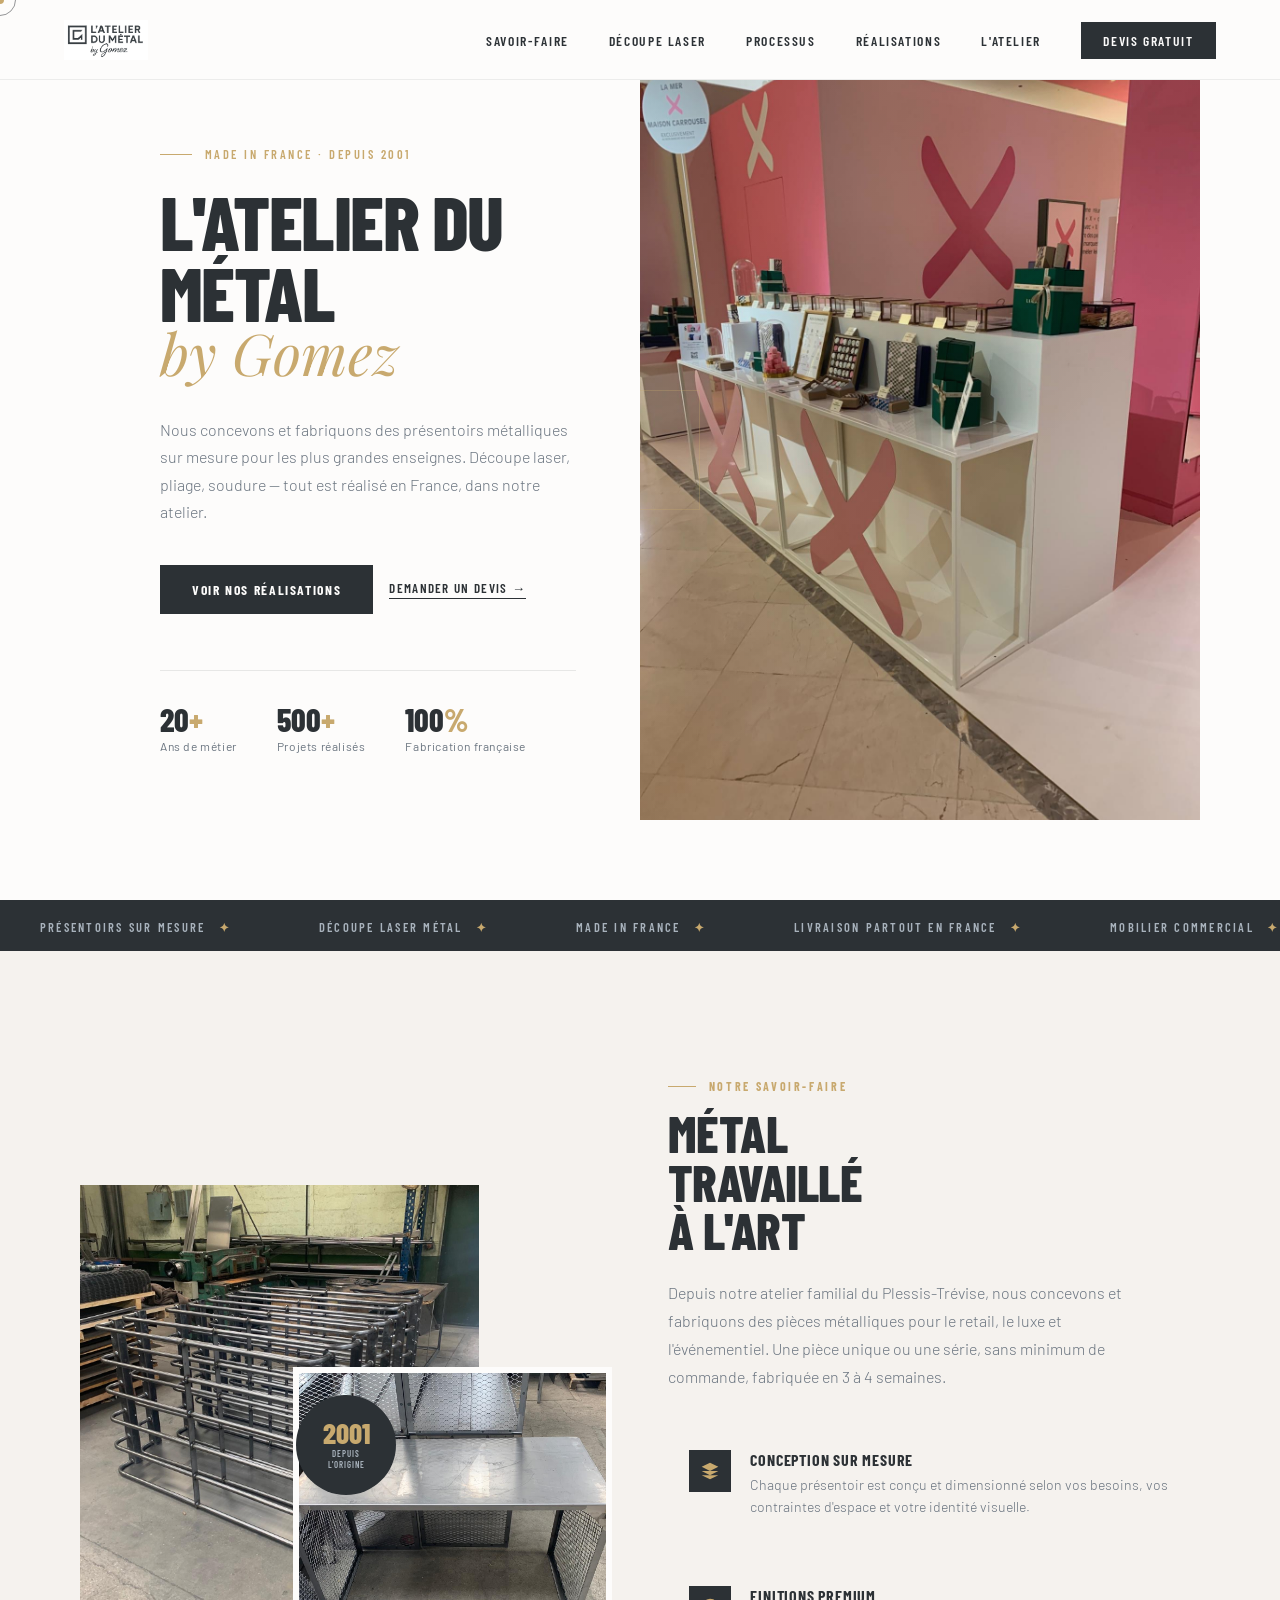
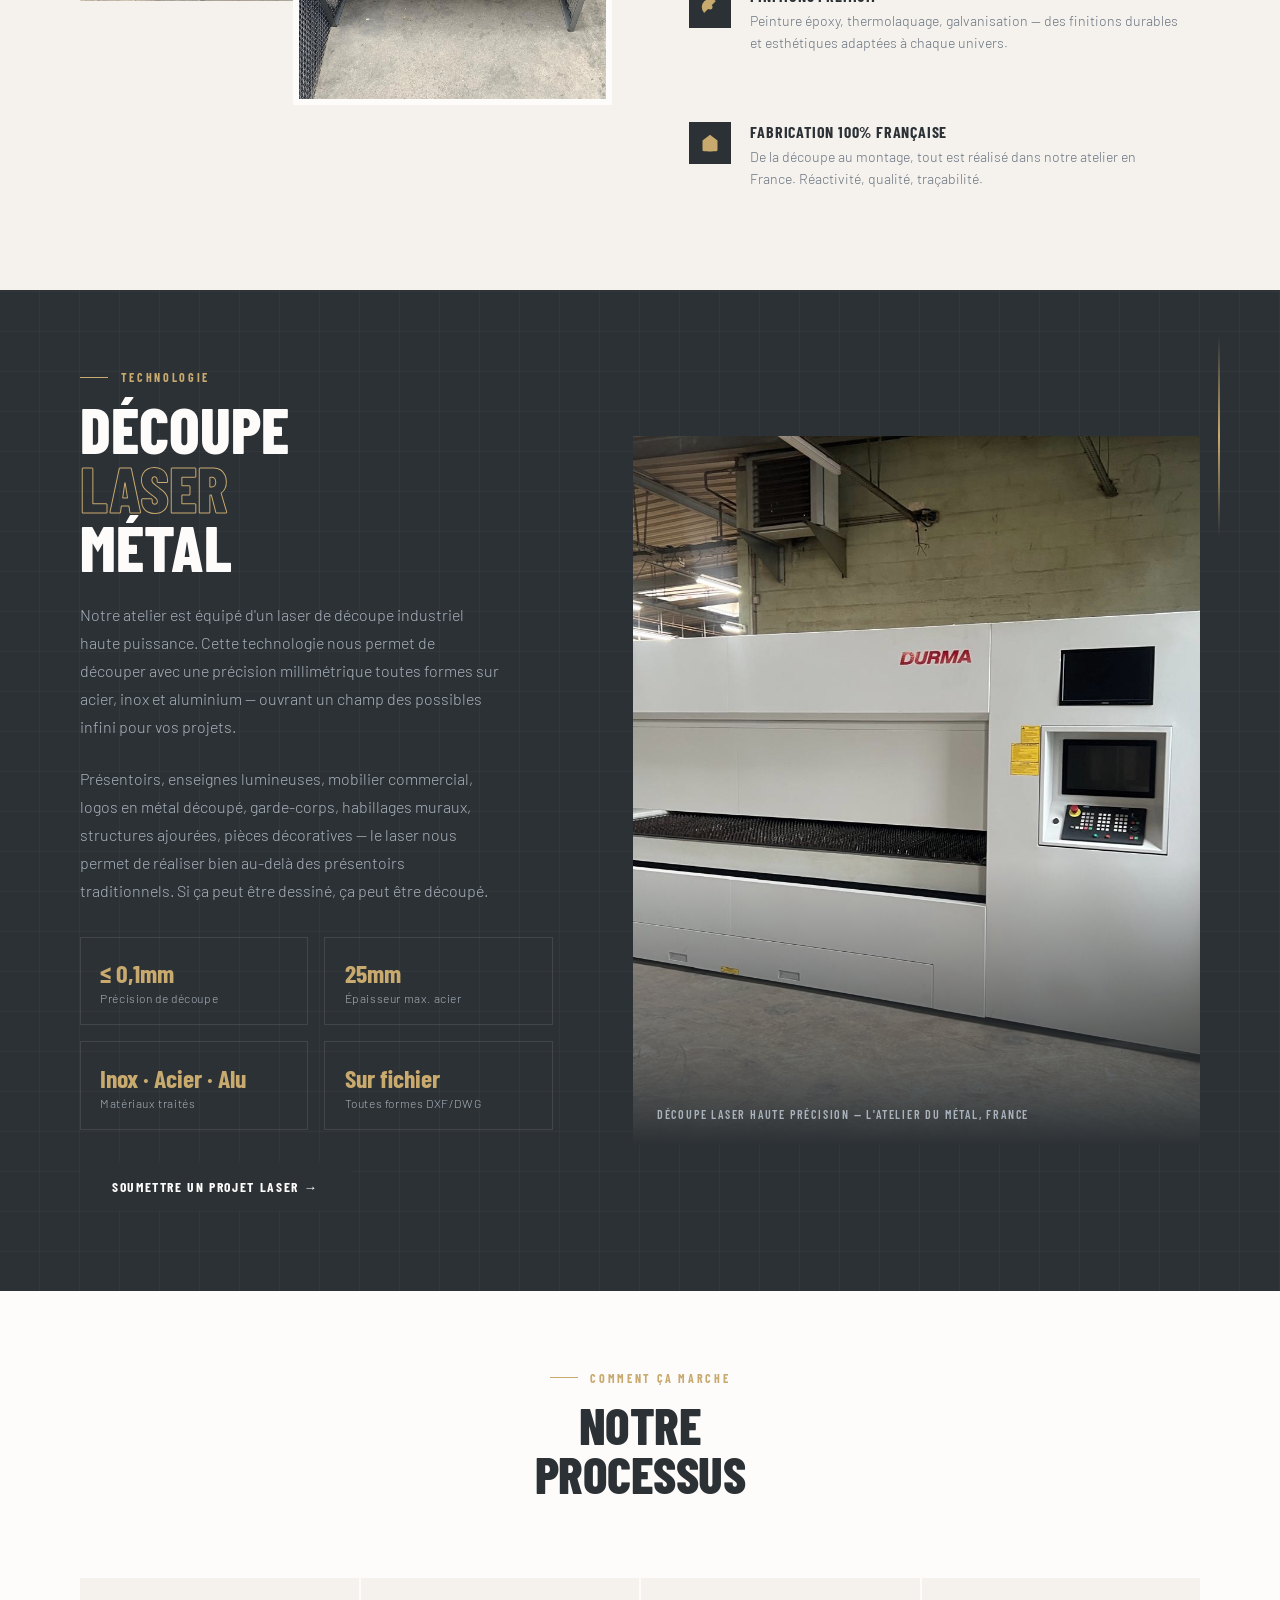
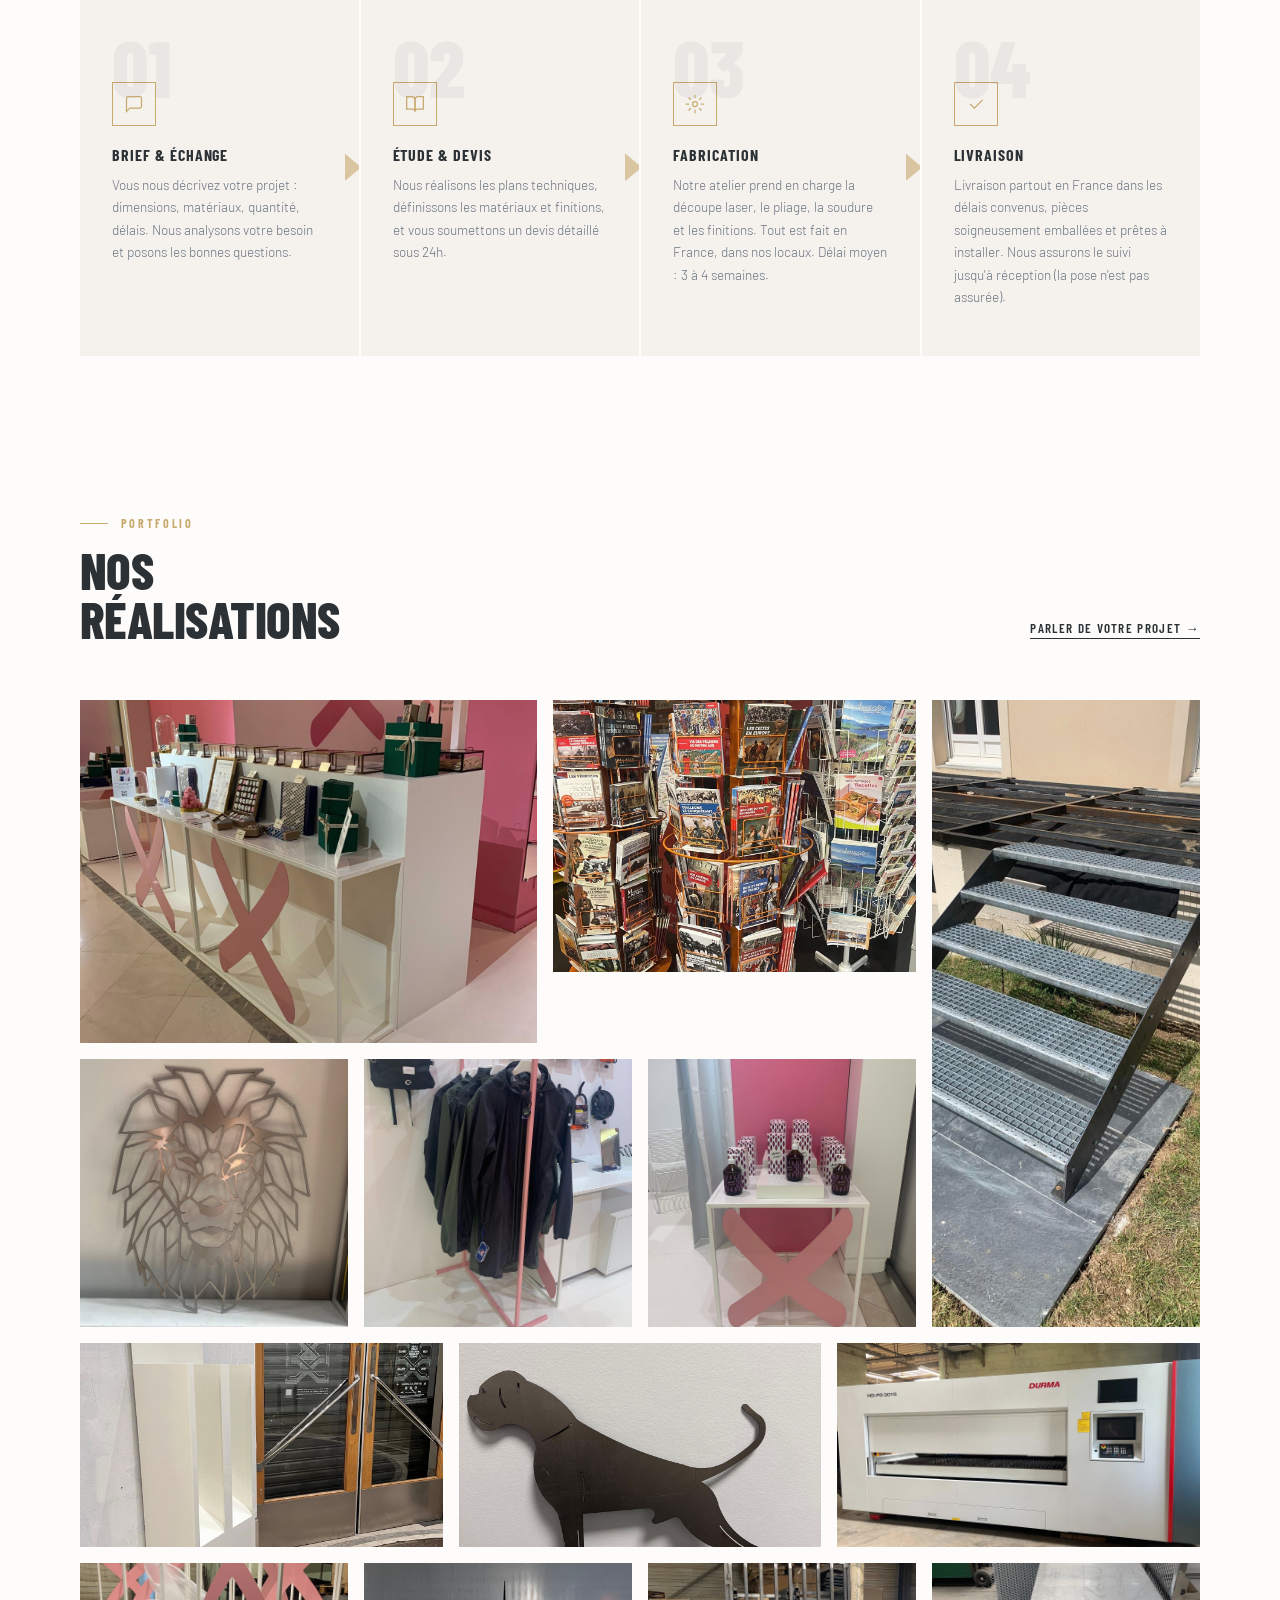
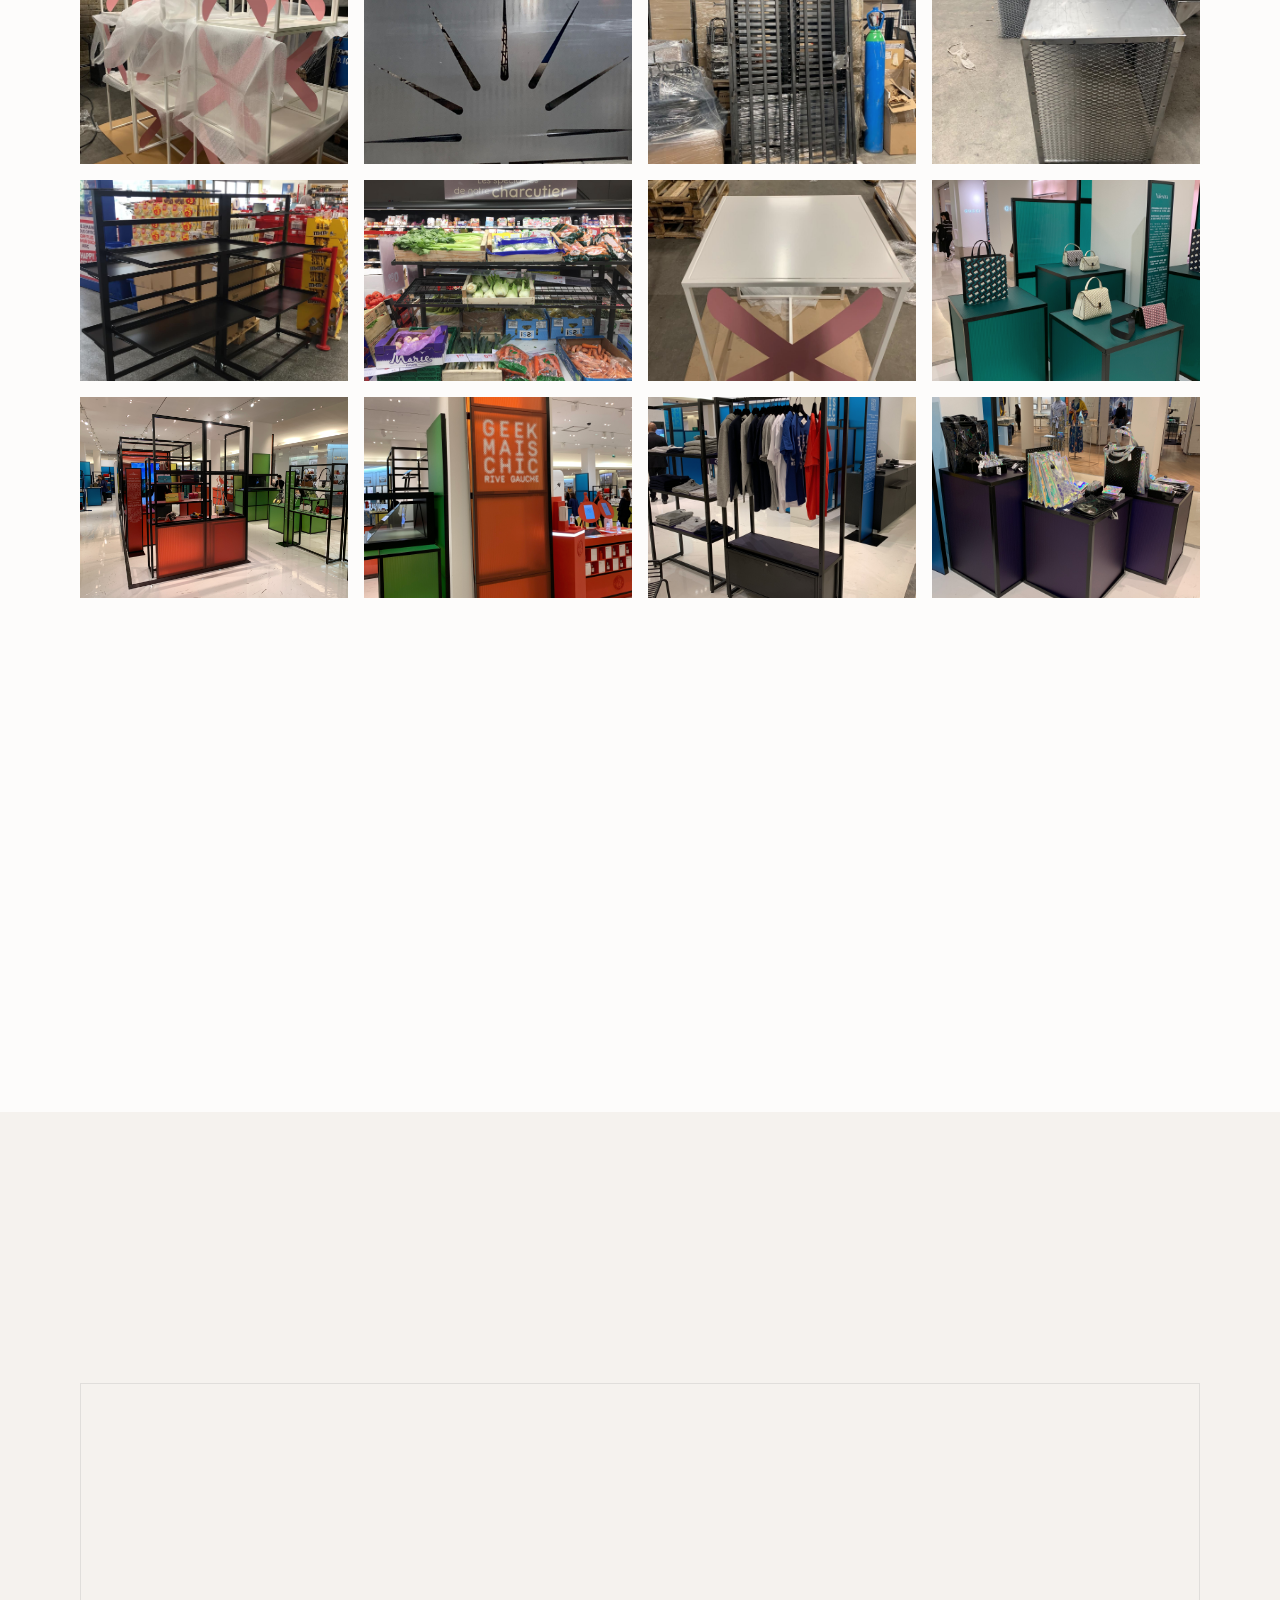
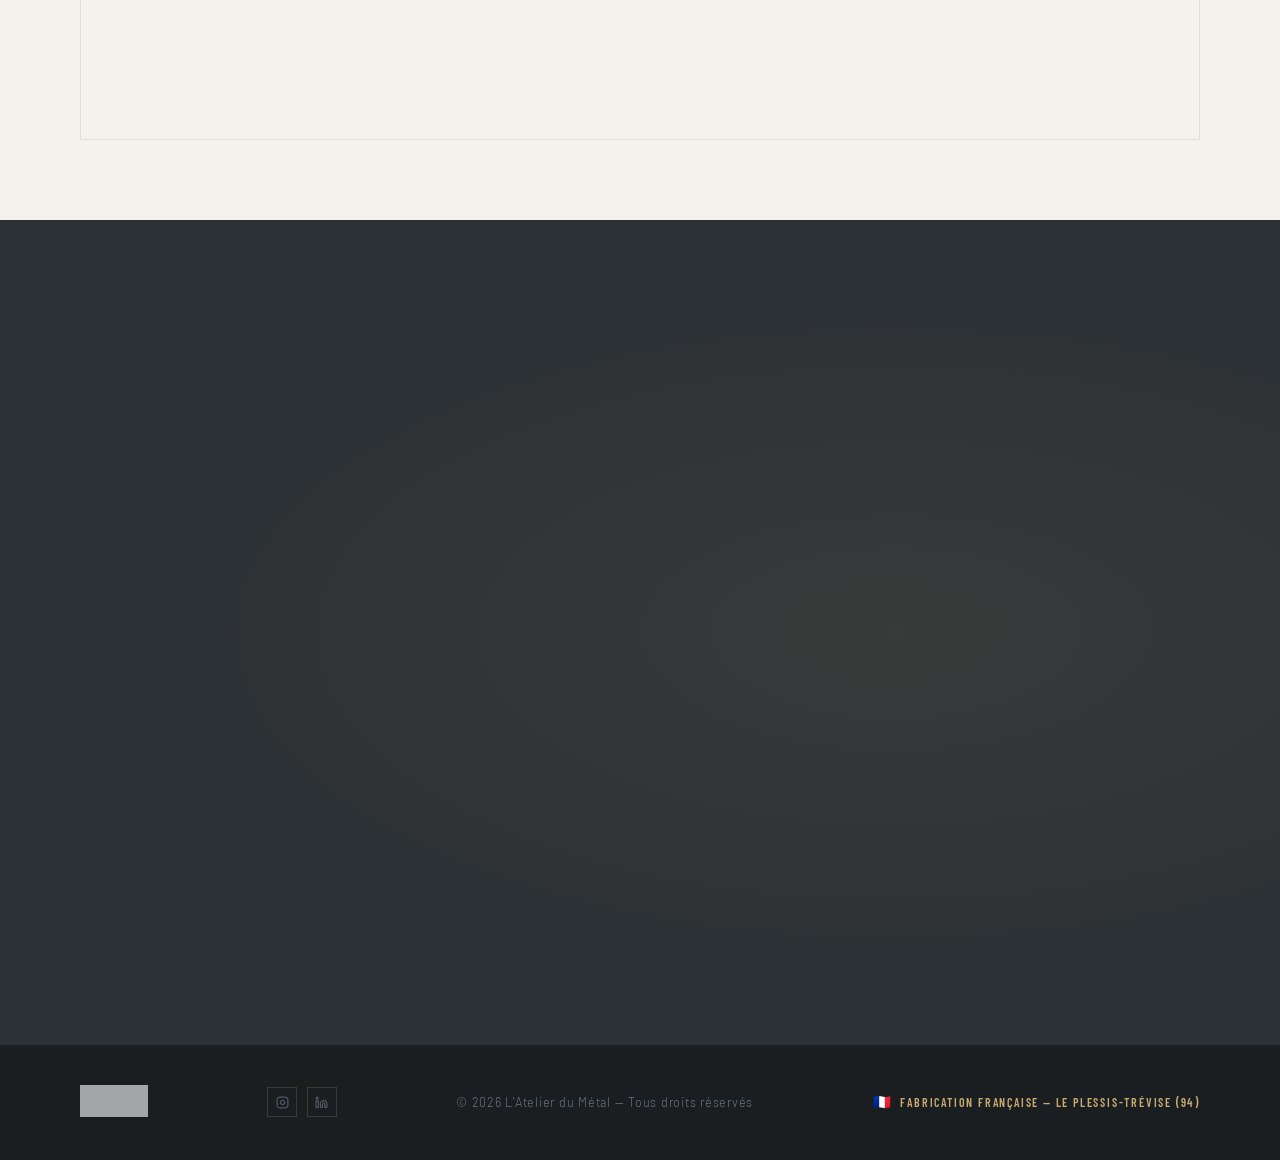
==== commit fc7cca53: "Add files via upload" ====
--- a/l'atelier_du_metal/index.html
+++ b/l'atelier_du_metal/index.html
@@ -1,1704 +1,651 @@
-<!DOCTYPE html>
-<html lang="fr">
-<head>
-  <meta charset="UTF-8" />
-  <meta name="viewport" content="width=device-width, initial-scale=1.0" />
-  <title>L'Atelier du Métal by Gomez — Présentoirs sur mesure</title>
-  <meta name="description" content="Fabricant français de présentoirs métalliques sur mesure depuis 2003. Découpe laser haute précision, pliage, soudure. Retail, luxe, événementiel. Devis gratuit sous 24h." />
-  <meta name="keywords" content="présentoir métallique, découpe laser métal, mobilier commercial sur mesure, fabrication française, retail, luxe" />
-  <meta property="og:title" content="L'Atelier du Métal by Gomez — Présentoirs sur mesure" />
-  <meta property="og:description" content="Fabricant français de présentoirs métalliques sur mesure depuis plus de 20 ans. Made in France." />
-  <meta property="og:type" content="website" />
-  <link rel="icon" type="image/svg+xml" href="data:image/svg+xml,%3Csvg xmlns='http://www.w3.org/2000/svg' viewBox='0 0 32 32'%3E%3Crect width='32' height='32' fill='%232C3135'/%3E%3Ctext x='50%25' y='56%25' font-family='Arial Black,sans-serif' font-size='18' font-weight='900' fill='%23C8A96E' text-anchor='middle' dominant-baseline='middle'%3EM%3C/text%3E%3C/svg%3E" />
-  <link rel="preconnect" href="https://fonts.googleapis.com" />
-  <link rel="preconnect" href="https://fonts.gstatic.com" crossorigin />
-  <link href="https://fonts.googleapis.com/css2?family=Barlow+Condensed:wght@300;400;600;700;800&family=Barlow:wght@300;400;500&family=Playfair+Display:ital@1&display=swap" rel="stylesheet" />
-  <style>
-    *, *::before, *::after { box-sizing: border-box; margin: 0; padding: 0; }
-
-    :root {
-      --anthracite: #2C3135;
-      --anthracite-light: #3D444B;
-      --steel: #6B7580;
-      --steel-light: #A8B2BC;
-      --cream: #F5F2EE;
-      --warm-white: #FDFCFB;
-      --accent: #C8A96E;
-      --accent-dark: #A8893E;
-      --red: #C0392B;
-      --blue-gomez: #1B3A6B;
-    }
-
-    html { scroll-behavior: smooth; }
-
-    body {
-      font-family: 'Barlow', sans-serif;
-      background: var(--warm-white);
-      color: var(--anthracite);
-      overflow-x: hidden;
-    }
-
-    /* ───── CURSOR ───── */
-    body { cursor: crosshair; }
-    a, button { cursor: crosshair; }
-
-    /* ───── SCROLLBAR ───── */
-    ::-webkit-scrollbar { width: 4px; }
-    ::-webkit-scrollbar-track { background: var(--cream); }
-    ::-webkit-scrollbar-thumb { background: var(--anthracite); }
-
-    /* ───── NAV ───── */
-    nav {
-      position: fixed; top: 0; left: 0; right: 0; z-index: 100;
-      display: flex; align-items: center; justify-content: space-between;
-      padding: 0 4rem;
-      height: 80px;
-      background: rgba(253, 252, 251, 0.95);
-      backdrop-filter: blur(12px);
-      border-bottom: 1px solid rgba(44,49,53,0.08);
-      transition: all 0.3s ease;
-    }
-    nav.scrolled {
-      height: 64px;
-      box-shadow: 0 2px 20px rgba(44,49,53,0.08);
-    }
-    .nav-logo img { height: 40px; transition: height 0.3s; }
-    nav.scrolled .nav-logo img { height: 32px; }
-    .nav-links { display: flex; gap: 2.5rem; list-style: none; }
-    .nav-links a {
-      font-family: 'Barlow Condensed', sans-serif;
-      font-weight: 600;
-      font-size: 0.85rem;
-      letter-spacing: 0.12em;
-      text-transform: uppercase;
-      color: var(--anthracite);
-      text-decoration: none;
-      position: relative;
-      transition: color 0.2s;
-    }
-    .nav-links a::after {
-      content: '';
-      position: absolute; bottom: -3px; left: 0; right: 0;
-      height: 1px; background: var(--accent);
-      transform: scaleX(0); transform-origin: left;
-      transition: transform 0.3s ease;
-    }
-    .nav-links a:hover { color: var(--accent-dark); }
-    .nav-links a:hover::after { transform: scaleX(1); }
-    .nav-cta {
-      font-family: 'Barlow Condensed', sans-serif;
-      font-weight: 700;
-      font-size: 0.82rem;
-      letter-spacing: 0.12em;
-      text-transform: uppercase;
-      color: var(--warm-white) !important;
-      background: var(--anthracite);
-      padding: 0.6rem 1.4rem;
-      text-decoration: none;
-      transition: background 0.2s, color 0.2s !important;
-    }
-    .nav-cta::after { display: none !important; }
-    .nav-cta:hover { background: var(--accent) !important; color: var(--warm-white) !important; }
-
-    /* ───── HERO ───── */
-    #hero {
-      min-height: 100vh;
-      display: grid;
-      grid-template-columns: 1fr 1fr;
-      position: relative;
-      overflow: hidden;
-    }
-    .hero-left {
-      display: flex; flex-direction: column; justify-content: center;
-      padding: 7rem 4rem 6rem 5rem;
-      position: relative; z-index: 2;
-    }
-    .hero-eyebrow {
-      font-family: 'Barlow Condensed', sans-serif;
-      font-size: 0.78rem;
-      font-weight: 600;
-      letter-spacing: 0.2em;
-      text-transform: uppercase;
-      color: var(--accent);
-      margin-bottom: 1.5rem;
-      display: flex; align-items: center; gap: 0.8rem;
-    }
-    .hero-eyebrow::before {
-      content: '';
-      width: 32px; height: 1px;
-      background: var(--accent);
-    }
-    .hero-title {
-      font-family: 'Barlow Condensed', sans-serif;
-      font-size: clamp(3.5rem, 6vw, 5.5rem);
-      font-weight: 800;
-      line-height: 0.92;
-      text-transform: uppercase;
-      letter-spacing: -0.02em;
-      color: var(--anthracite);
-      margin-bottom: 0.3rem;
-    }
-    .hero-title span {
-      color: var(--accent);
-      font-style: italic;
-      font-family: 'Playfair Display', serif;
-      font-size: 0.75em;
-      font-weight: 400;
-      text-transform: none;
-      display: block;
-      letter-spacing: 0;
-    }
-    .hero-sub {
-      font-size: 1rem;
-      font-weight: 300;
-      line-height: 1.7;
-      color: var(--steel);
-      margin: 2rem 0 2.5rem;
-      max-width: 420px;
-    }
-    .hero-actions { display: flex; gap: 1rem; align-items: center; }
-    .btn-primary {
-      font-family: 'Barlow Condensed', sans-serif;
-      font-weight: 700;
-      font-size: 0.85rem;
-      letter-spacing: 0.12em;
-      text-transform: uppercase;
-      background: var(--anthracite);
-      color: var(--warm-white);
-      padding: 1rem 2rem;
-      text-decoration: none;
-      transition: background 0.2s, transform 0.2s;
-      display: inline-block;
-    }
-    .btn-primary:hover { background: var(--accent); transform: translateY(-1px); }
-    .btn-secondary {
-      font-family: 'Barlow Condensed', sans-serif;
-      font-weight: 600;
-      font-size: 0.82rem;
-      letter-spacing: 0.1em;
-      text-transform: uppercase;
-      color: var(--anthracite);
-      text-decoration: none;
-      display: flex; align-items: center; gap: 0.5rem;
-      border-bottom: 1px solid var(--anthracite);
-      padding-bottom: 2px;
-      transition: color 0.2s, border-color 0.2s;
-    }
-    .btn-secondary:hover { color: var(--accent); border-color: var(--accent); }
-    .hero-stats {
-      display: flex; gap: 2.5rem;
-      margin-top: 3.5rem;
-      padding-top: 2rem;
-      border-top: 1px solid rgba(44,49,53,0.1);
-    }
-    .stat-num {
-      font-family: 'Barlow Condensed', sans-serif;
-      font-weight: 800;
-      font-size: 2rem;
-      color: var(--anthracite);
-      line-height: 1;
-    }
-    .stat-num span { color: var(--accent); }
-    .stat-label {
-      font-size: 0.75rem;
-      font-weight: 400;
-      letter-spacing: 0.05em;
-      color: var(--steel);
-      margin-top: 0.25rem;
-    }
-
-    .hero-right {
-      position: relative;
-      overflow: hidden;
-    }
-    .hero-right-grid {
-      display: grid;
-      grid-template-rows: 1fr 1fr;
-      height: 100%;
-    }
-    .hero-img-main {
-      position: relative; overflow: hidden;
-    }
-    .hero-img-main img, .hero-img-small img {
-      width: 100%; height: 100%;
-      object-fit: cover;
-      transition: transform 0.8s ease;
-    }
-    .hero-img-main:hover img, .hero-img-small:hover img {
-      transform: scale(1.04);
-    }
-    .hero-img-row { display: grid; grid-template-columns: 1fr 1fr; }
-    .hero-img-small { position: relative; overflow: hidden; }
-    .hero-overlay {
-      position: absolute; inset: 0;
-      background: linear-gradient(135deg, rgba(44,49,53,0.15) 0%, transparent 60%);
-      pointer-events: none;
-    }
-
-    /* geometric accent */
-    .hero-geo {
-      position: absolute;
-      top: 50%; left: -60px;
-      transform: translateY(-50%);
-      width: 120px; height: 120px;
-      border: 1px solid var(--accent);
-      opacity: 0.3;
-      z-index: 3;
-      animation: rotate-geo 20s linear infinite;
-    }
-    @keyframes rotate-geo { to { transform: translateY(-50%) rotate(360deg); } }
-
-    /* ───── MARQUEE ───── */
-    .marquee-wrap {
-      background: var(--anthracite);
-      padding: 1rem 0;
-      overflow: hidden;
-      white-space: nowrap;
-    }
-    .marquee-track {
-      display: inline-flex; gap: 0;
-      animation: marquee 30s linear infinite;
-    }
-    .marquee-item {
-      font-family: 'Barlow Condensed', sans-serif;
-      font-weight: 600;
-      font-size: 0.78rem;
-      letter-spacing: 0.18em;
-      text-transform: uppercase;
-      color: var(--steel-light);
-      padding: 0 2.5rem;
-    }
-    .marquee-item span { color: var(--accent); margin: 0 0.5rem; }
-    @keyframes marquee { from { transform: translateX(0); } to { transform: translateX(-50%); } }
-
-    /* ───── SECTION COMMONS ───── */
-    section { padding: 7rem 5rem; }
-    .section-tag {
-      font-family: 'Barlow Condensed', sans-serif;
-      font-size: 0.75rem;
-      font-weight: 700;
-      letter-spacing: 0.22em;
-      text-transform: uppercase;
-      color: var(--accent);
-      margin-bottom: 1rem;
-      display: flex; align-items: center; gap: 0.8rem;
-    }
-    .section-tag::before {
-      content: '';
-      width: 28px; height: 1px;
-      background: var(--accent);
-    }
-    .section-title {
-      font-family: 'Barlow Condensed', sans-serif;
-      font-weight: 800;
-      font-size: clamp(2.2rem, 4vw, 3.5rem);
-      text-transform: uppercase;
-      line-height: 0.95;
-      letter-spacing: -0.01em;
-      color: var(--anthracite);
-    }
-    .section-body {
-      font-size: 1rem;
-      font-weight: 300;
-      line-height: 1.75;
-      color: var(--steel);
-      max-width: 480px;
-    }
-
-    /* ───── SAVOIR-FAIRE ───── */
-    #savoir-faire { background: var(--cream); }
-    .sf-grid {
-      display: grid;
-      grid-template-columns: 1fr 1fr;
-      gap: 5rem;
-      align-items: center;
-      margin-top: 4rem;
-    }
-    .sf-left { position: relative; }
-    .sf-image-stack { position: relative; height: 520px; }
-    .sf-img-back {
-      position: absolute;
-      top: 0; left: 0;
-      width: 75%; height: 80%;
-      overflow: hidden;
-    }
-    .sf-img-front {
-      position: absolute;
-      bottom: 0; right: 0;
-      width: 60%; height: 65%;
-      overflow: hidden;
-      border: 6px solid var(--warm-white);
-    }
-    .sf-img-back img, .sf-img-front img {
-      width: 100%; height: 100%; object-fit: cover;
-      transition: transform 0.6s ease;
-    }
-    .sf-img-back:hover img, .sf-img-front:hover img { transform: scale(1.05); }
-    .sf-badge {
-      position: absolute;
-      top: 50%; left: 50%;
-      transform: translate(-50%, -50%);
-      width: 100px; height: 100px;
-      background: var(--anthracite);
-      border-radius: 50%;
-      display: flex; flex-direction: column;
-      align-items: center; justify-content: center;
-      z-index: 10;
-    }
-    .sf-badge-num {
-      font-family: 'Barlow Condensed', sans-serif;
-      font-weight: 800; font-size: 1.8rem;
-      color: var(--accent); line-height: 1;
-    }
-    .sf-badge-txt {
-      font-family: 'Barlow Condensed', sans-serif;
-      font-weight: 600; font-size: 0.55rem;
-      letter-spacing: 0.1em; text-transform: uppercase;
-      color: var(--steel-light); text-align: center;
-    }
-    .sf-right {}
-    .sf-features { display: grid; gap: 1.8rem; margin-top: 2.5rem; }
-    .sf-feature {
-      display: flex; gap: 1.2rem; align-items: flex-start;
-      padding: 1.2rem;
-      border-left: 2px solid transparent;
-      transition: border-color 0.2s, background 0.2s;
-    }
-    .sf-feature:hover {
-      border-left-color: var(--accent);
-      background: rgba(200,169,110,0.05);
-    }
-    .sf-icon {
-      width: 42px; height: 42px; flex-shrink: 0;
-      background: var(--anthracite);
-      display: flex; align-items: center; justify-content: center;
-    }
-    .sf-icon svg { width: 20px; height: 20px; fill: var(--accent); }
-    .sf-feature-title {
-      font-family: 'Barlow Condensed', sans-serif;
-      font-weight: 700; font-size: 1rem;
-      text-transform: uppercase; letter-spacing: 0.05em;
-      color: var(--anthracite); margin-bottom: 0.3rem;
-    }
-    .sf-feature-desc {
-      font-size: 0.88rem; font-weight: 300; line-height: 1.6;
-      color: var(--steel);
-    }
-
-    /* ───── LASER ───── */
-    #laser {
-      background: var(--anthracite);
-      position: relative; overflow: hidden;
-      padding: 7rem 5rem;
-    }
-    .laser-bg-pattern {
-      position: absolute; inset: 0;
-      background-image: repeating-linear-gradient(
-        0deg, transparent, transparent 39px,
-        rgba(255,255,255,0.03) 39px, rgba(255,255,255,0.03) 40px
-      ),
-      repeating-linear-gradient(
-        90deg, transparent, transparent 39px,
-        rgba(255,255,255,0.03) 39px, rgba(255,255,255,0.03) 40px
-      );
-    }
-    .laser-content {
-      position: relative; z-index: 2;
-      display: grid; grid-template-columns: 1fr 1.2fr;
-      gap: 5rem; align-items: center;
-    }
-    .laser-left .section-tag { color: var(--accent); }
-    .laser-left .section-tag::before { background: var(--accent); }
-    .laser-title {
-      font-family: 'Barlow Condensed', sans-serif;
-      font-weight: 800;
-      font-size: clamp(2.5rem, 5vw, 4.5rem);
-      text-transform: uppercase;
-      line-height: 0.92;
-      color: var(--warm-white);
-      margin-bottom: 1.5rem;
-    }
-    .laser-title em {
-      font-style: normal;
-      -webkit-text-stroke: 1px var(--accent);
-      color: transparent;
-    }
-    .laser-body {
-      font-size: 1rem; font-weight: 300; line-height: 1.75;
-      color: var(--steel-light); max-width: 420px;
-      margin-bottom: 2rem;
-    }
-    .laser-specs {
-      display: grid; grid-template-columns: 1fr 1fr;
-      gap: 1rem; margin-top: 2rem;
-    }
-    .laser-spec {
-      border: 1px solid rgba(255,255,255,0.1);
-      padding: 1.2rem;
-      transition: border-color 0.2s;
-    }
-    .laser-spec:hover { border-color: var(--accent); }
-    .laser-spec-val {
-      font-family: 'Barlow Condensed', sans-serif;
-      font-weight: 700; font-size: 1.6rem;
-      color: var(--accent);
-    }
-    .laser-spec-key {
-      font-size: 0.75rem; font-weight: 300;
-      letter-spacing: 0.05em; color: var(--steel-light);
-      margin-top: 0.2rem;
-    }
-    .laser-right { position: relative; }
-    .laser-img-wrap {
-      position: relative; overflow: hidden;
-      aspect-ratio: 4/5;
-    }
-    .laser-img-wrap img {
-      width: 100%; height: 100%; object-fit: cover;
-      filter: grayscale(20%);
-      transition: transform 0.6s, filter 0.6s;
-    }
-    .laser-img-wrap:hover img { transform: scale(1.04); filter: grayscale(0); }
-    .laser-img-overlay {
-      position: absolute; inset: 0;
-      background: linear-gradient(to top, var(--anthracite) 0%, transparent 40%);
-    }
-    .laser-img-caption {
-      position: absolute; bottom: 1.5rem; left: 1.5rem; right: 1.5rem;
-      font-family: 'Barlow Condensed', sans-serif;
-      font-weight: 600; font-size: 0.75rem;
-      letter-spacing: 0.15em; text-transform: uppercase;
-      color: var(--steel-light);
-    }
-    .laser-line {
-      position: absolute;
-      width: 2px; height: 200px;
-      background: linear-gradient(to bottom, transparent, var(--accent), transparent);
-      top: -100px; right: -20px;
-      animation: laser-scan 3s ease-in-out infinite;
-    }
-    @keyframes laser-scan {
-      0%, 100% { top: -100px; opacity: 0; }
-      20% { opacity: 1; }
-      80% { opacity: 1; }
-      100% { top: calc(100% + 100px); opacity: 0; }
-    }
-
-    /* ───── RÉALISATIONS ───── */
-    #realisations { background: var(--warm-white); }
-    .real-header {
-      display: flex; align-items: flex-end; justify-content: space-between;
-      margin-bottom: 3.5rem;
-    }
-    .real-grid {
-      display: grid;
-      grid-template-columns: repeat(12, 1fr);
-      grid-template-rows: auto auto;
-      gap: 1rem;
-    }
-    .real-item {
-      position: relative; overflow: hidden;
-      background: var(--cream);
-    }
-    .real-item img {
-      width: 100%; height: 100%; object-fit: cover;
-      display: block;
-      transition: transform 0.6s ease, filter 0.4s;
-      filter: grayscale(10%);
-    }
-    .real-item:hover img { transform: scale(1.06); filter: grayscale(0); }
-    .real-item-overlay {
-      position: absolute; inset: 0;
-      background: rgba(44,49,53,0);
-      transition: background 0.3s;
-      display: flex; align-items: flex-end; padding: 1.2rem;
-    }
-    .real-item:hover .real-item-overlay { background: rgba(44,49,53,0.5); }
-    .real-item-label {
-      font-family: 'Barlow Condensed', sans-serif;
-      font-weight: 600; font-size: 0.75rem;
-      letter-spacing: 0.12em; text-transform: uppercase;
-      color: var(--warm-white);
-      opacity: 0; transform: translateY(8px);
-      transition: opacity 0.3s, transform 0.3s;
-    }
-    .real-item:hover .real-item-label { opacity: 1; transform: translateY(0); }
-
-    /* mosaic layout */
-    .real-item:nth-child(1) { grid-column: span 5; grid-row: span 1; aspect-ratio: 4/3; }
-    .real-item:nth-child(2) { grid-column: span 4; grid-row: span 1; aspect-ratio: 4/3; }
-    .real-item:nth-child(3) { grid-column: span 3; grid-row: span 2; }
-    .real-item:nth-child(4) { grid-column: span 3; aspect-ratio: 1; }
-    .real-item:nth-child(5) { grid-column: span 3; aspect-ratio: 1; }
-    .real-item:nth-child(6) { grid-column: span 3; aspect-ratio: 1; }
-    .real-item:nth-child(7) { grid-column: span 4; aspect-ratio: 16/9; }
-    .real-item:nth-child(8) { grid-column: span 4; aspect-ratio: 16/9; }
-    .real-item:nth-child(9) { grid-column: span 4; aspect-ratio: 16/9; }
-
-    /* ───── VALEURS ───── */
-    #valeurs { background: var(--cream); }
-    .val-grid {
-      display: grid;
-      grid-template-columns: repeat(3, 1fr);
-      gap: 0;
-      margin-top: 4rem;
-      border: 1px solid rgba(44,49,53,0.1);
-    }
-    .val-card {
-      padding: 3rem 2.5rem;
-      border-right: 1px solid rgba(44,49,53,0.1);
-      transition: background 0.3s;
-      position: relative;
-    }
-    .val-card:last-child { border-right: none; }
-    .val-card:hover { background: var(--warm-white); }
-    .val-num {
-      font-family: 'Barlow Condensed', sans-serif;
-      font-weight: 800; font-size: 4rem;
-      color: rgba(44,49,53,0.06);
-      line-height: 1;
-      margin-bottom: -0.5rem;
-    }
-    .val-icon {
-      width: 48px; height: 48px;
-      border: 1px solid var(--accent);
-      display: flex; align-items: center; justify-content: center;
-      margin-bottom: 1.5rem;
-    }
-    .val-icon svg { width: 22px; height: 22px; stroke: var(--accent); fill: none; stroke-width: 1.5; }
-    .val-title {
-      font-family: 'Barlow Condensed', sans-serif;
-      font-weight: 700; font-size: 1.1rem;
-      text-transform: uppercase; letter-spacing: 0.08em;
-      color: var(--anthracite); margin-bottom: 0.8rem;
-    }
-    .val-desc {
-      font-size: 0.88rem; font-weight: 300; line-height: 1.7;
-      color: var(--steel);
-    }
-    .val-line {
-      position: absolute; top: 0; left: 0; right: 0;
-      height: 2px; background: var(--accent);
-      transform: scaleX(0); transform-origin: left;
-      transition: transform 0.4s ease;
-    }
-    .val-card:hover .val-line { transform: scaleX(1); }
-
-    /* ───── CONTACT ───── */
-    #contact { background: var(--anthracite); position: relative; overflow: hidden; }
-    .contact-bg {
-      position: absolute; inset: 0;
-      background: radial-gradient(ellipse at 70% 50%, rgba(200,169,110,0.08) 0%, transparent 60%);
-    }
-    .contact-grid {
-      position: relative; z-index: 2;
-      display: grid; grid-template-columns: 1fr 1fr;
-      gap: 6rem; align-items: start;
-    }
-    .contact-left .section-tag { color: var(--accent); }
-    .contact-left .section-tag::before { background: var(--accent); }
-    .contact-title {
-      font-family: 'Barlow Condensed', sans-serif;
-      font-weight: 800; font-size: clamp(2rem, 4vw, 3.5rem);
-      text-transform: uppercase; line-height: 0.95;
-      color: var(--warm-white); margin-bottom: 1.5rem;
-    }
-    .contact-body {
-      font-size: 1rem; font-weight: 300; line-height: 1.75;
-      color: var(--steel-light); margin-bottom: 2.5rem;
-    }
-    .contact-infos { display: grid; gap: 1.2rem; }
-    .contact-info-item {
-      display: flex; gap: 1rem; align-items: flex-start;
-    }
-    .contact-info-icon {
-      width: 36px; height: 36px; flex-shrink: 0;
-      border: 1px solid rgba(200,169,110,0.3);
-      display: flex; align-items: center; justify-content: center;
-    }
-    .contact-info-icon svg { width: 16px; height: 16px; stroke: var(--accent); fill: none; stroke-width: 1.5; }
-    .contact-info-label {
-      font-family: 'Barlow Condensed', sans-serif;
-      font-weight: 600; font-size: 0.72rem;
-      letter-spacing: 0.12em; text-transform: uppercase;
-      color: var(--steel); margin-bottom: 0.2rem;
-    }
-    .contact-info-val {
-      font-size: 0.95rem; font-weight: 400; color: var(--warm-white);
-    }
-    .contact-form { display: grid; gap: 1rem; }
-    .form-row { display: grid; grid-template-columns: 1fr 1fr; gap: 1rem; }
-    .form-group { display: flex; flex-direction: column; gap: 0.4rem; }
-    .form-label {
-      font-family: 'Barlow Condensed', sans-serif;
-      font-weight: 600; font-size: 0.72rem;
-      letter-spacing: 0.12em; text-transform: uppercase;
-      color: var(--steel);
-    }
-    .form-input, .form-textarea, .form-select {
-      background: rgba(255,255,255,0.05);
-      border: 1px solid rgba(255,255,255,0.1);
-      color: var(--warm-white);
-      padding: 0.85rem 1rem;
-      font-family: 'Barlow', sans-serif;
-      font-size: 0.9rem;
-      font-weight: 300;
-      outline: none;
-      transition: border-color 0.2s, background 0.2s;
-      width: 100%;
-      appearance: none;
-    }
-    .form-input::placeholder, .form-textarea::placeholder { color: var(--steel); }
-    .form-input:focus, .form-textarea:focus, .form-select:focus {
-      border-color: var(--accent);
-      background: rgba(200,169,110,0.05);
-    }
-    .form-textarea { resize: vertical; min-height: 120px; }
-    .form-select option { background: var(--anthracite); color: var(--warm-white); }
-    .form-submit {
-      font-family: 'Barlow Condensed', sans-serif;
-      font-weight: 700; font-size: 0.85rem;
-      letter-spacing: 0.12em; text-transform: uppercase;
-      background: var(--accent);
-      color: var(--anthracite);
-      border: none;
-      padding: 1rem 2.5rem;
-      cursor: crosshair;
-      transition: background 0.2s, transform 0.2s;
-      align-self: start;
-      margin-top: 0.5rem;
-    }
-    .form-submit:hover { background: var(--warm-white); transform: translateY(-1px); }
-
-    /* ───── FOOTER ───── */
-    footer {
-      background: #1A1E21;
-      padding: 2.5rem 5rem;
-      display: flex; align-items: center; justify-content: space-between;
-    }
-    .footer-logo img { height: 32px; filter: brightness(0) invert(1) opacity(0.6); }
-    .footer-copy {
-      font-size: 0.78rem; font-weight: 300;
-      letter-spacing: 0.06em; color: var(--steel);
-    }
-    .footer-mf {
-      font-family: 'Barlow Condensed', sans-serif;
-      font-weight: 600; font-size: 0.75rem;
-      letter-spacing: 0.15em; text-transform: uppercase;
-      color: var(--accent);
-      display: flex; align-items: center; gap: 0.5rem;
-    }
-    .footer-mf::before {
-      content: '🇫🇷';
-      font-size: 0.9rem;
-    }
-
-    /* ───── REVEAL ANIMATIONS ───── */
-    .reveal {
-      opacity: 0; transform: translateY(30px);
-      transition: opacity 0.7s ease, transform 0.7s ease;
-    }
-    .reveal.visible { opacity: 1; transform: translateY(0); }
-    /* Fallback for file:// protocol */
-    @media (prefers-reduced-motion: no-preference) {}
-    
-    .reveal-delay-1 { transition-delay: 0.1s; }
-    .reveal-delay-2 { transition-delay: 0.2s; }
-    .reveal-delay-3 { transition-delay: 0.3s; }
-    .reveal-delay-4 { transition-delay: 0.4s; }
-
-    /* ───── MOBILE ───── */
-    @media (max-width: 900px) {
-      nav { padding: 0 1.5rem; }
-      .nav-links { display: none; }
-      #hero { grid-template-columns: 1fr; min-height: auto; }
-      .hero-left { padding: 3rem 1.5rem 2rem; }
-      .hero-right { height: 50vw; }
-      .hero-right-grid { grid-template-rows: 1fr; }
-      .hero-img-row { display: none; }
-      section { padding: 4rem 1.5rem; }
-      .sf-grid, .laser-content, .contact-grid { grid-template-columns: 1fr; gap: 3rem; }
-      .val-grid { grid-template-columns: 1fr; }
-      .val-card { border-right: none; border-bottom: 1px solid rgba(44,49,53,0.1); }
-      .form-row { grid-template-columns: 1fr; }
-      .real-grid { grid-template-columns: 1fr 1fr; }
-      .real-item { grid-column: span 1 !important; grid-row: span 1 !important; aspect-ratio: 4/3 !important; }
-      footer { flex-direction: column; gap: 1rem; text-align: center; padding: 2rem 1.5rem; }
-      .real-header { flex-direction: column; align-items: flex-start; gap: 1rem; }
-    }
-
-    /* ───── CUSTOM CURSOR ───── */
-    .cursor {
-      position: fixed; top: 0; left: 0;
-      width: 8px; height: 8px;
-      background: var(--accent);
-      border-radius: 50%;
-      pointer-events: none; z-index: 9999;
-      transform: translate(-50%, -50%);
-      transition: width 0.2s, height 0.2s, background 0.2s;
-    }
-    .cursor-ring {
-      position: fixed; top: 0; left: 0;
-      width: 32px; height: 32px;
-      border: 1px solid rgba(44,49,53,0.5);
-      border-radius: 50%;
-      pointer-events: none; z-index: 9998;
-      transform: translate(-50%, -50%);
-      transition: width 0.3s, height 0.3s, border-color 0.2s;
-    }
-    .cursor.hovered { width: 4px; height: 4px; background: var(--accent-dark); }
-    .cursor-ring.hovered { width: 48px; height: 48px; border-color: var(--accent); }
-    @media (hover: none) { .cursor, .cursor-ring { display: none; } }
-
-    /* ───── HAMBURGER ───── */
-    .hamburger {
-      display: none;
-      flex-direction: column; gap: 5px;
-      background: none; border: none; padding: 6px;
-      cursor: crosshair; z-index: 200;
-    }
-    .hamburger span {
-      display: block; width: 22px; height: 1.5px;
-      background: var(--anthracite);
-      transition: transform 0.3s ease, opacity 0.3s ease;
-    }
-    .hamburger.open span:nth-child(1) { transform: translateY(6.5px) rotate(45deg); }
-    .hamburger.open span:nth-child(2) { opacity: 0; }
-    .hamburger.open span:nth-child(3) { transform: translateY(-6.5px) rotate(-45deg); }
-    .mobile-menu {
-      position: fixed; top: 80px; left: 0; right: 0;
-      background: var(--warm-white);
-      border-bottom: 1px solid rgba(44,49,53,0.08);
-      box-shadow: 0 8px 30px rgba(44,49,53,0.1);
-      display: flex; flex-direction: column; gap: 0;
-      z-index: 99;
-      transform: translateY(-10px); opacity: 0;
-      pointer-events: none;
-      transition: transform 0.3s ease, opacity 0.3s ease;
-    }
-    .mobile-menu.open { transform: translateY(0); opacity: 1; pointer-events: all; }
-    .mobile-menu a {
-      font-family: 'Barlow Condensed', sans-serif;
-      font-weight: 600; font-size: 1rem;
-      letter-spacing: 0.1em; text-transform: uppercase;
-      color: var(--anthracite); text-decoration: none;
-      padding: 1.1rem 2rem;
-      border-bottom: 1px solid rgba(44,49,53,0.05);
-      transition: color 0.2s, background 0.2s;
-    }
-    .mobile-menu a:hover { color: var(--accent); background: var(--cream); }
-    .mobile-menu .nav-cta {
-      margin: 1rem 1.5rem 1.5rem;
-      text-align: center; color: var(--warm-white) !important;
-      background: var(--anthracite); padding: 1rem;
-      border-bottom: none;
-    }
-    .mobile-menu .nav-cta:hover { background: var(--accent) !important; }
-    @media (max-width: 900px) { .hamburger { display: flex; } }
-
-    /* ───── PROCESSUS ───── */
-    #processus { background: var(--warm-white); }
-    .proc-header { text-align: center; max-width: 600px; margin: 0 auto 5rem; }
-    .proc-header .section-tag { justify-content: center; }
-    .proc-steps { display: grid; grid-template-columns: repeat(4, 1fr); gap: 2px; }
-    .proc-step {
-      padding: 3rem 2rem; background: var(--cream);
-      position: relative; overflow: hidden;
-      transition: background 0.35s;
-    }
-    .proc-step:hover { background: var(--anthracite); }
-    .proc-step-num {
-      font-family: 'Barlow Condensed', sans-serif;
-      font-weight: 800; font-size: 5rem;
-      color: rgba(44,49,53,0.06); line-height: 1;
-      margin-bottom: -1.5rem;
-      transition: color 0.35s;
-    }
-    .proc-step:hover .proc-step-num { color: rgba(200,169,110,0.08); }
-    .proc-step-icon {
-      width: 44px; height: 44px;
-      border: 1px solid var(--accent);
-      display: flex; align-items: center; justify-content: center;
-      margin-bottom: 1.2rem;
-      transition: background 0.35s;
-    }
-    .proc-step:hover .proc-step-icon { background: var(--accent); }
-    .proc-step-icon svg { width: 20px; height: 20px; stroke: var(--accent); fill: none; stroke-width: 1.5; transition: stroke 0.35s; }
-    .proc-step:hover .proc-step-icon svg { stroke: var(--anthracite); }
-    .proc-step-title {
-      font-family: 'Barlow Condensed', sans-serif;
-      font-weight: 700; font-size: 1rem;
-      text-transform: uppercase; letter-spacing: 0.06em;
-      color: var(--anthracite); margin-bottom: 0.6rem;
-      transition: color 0.35s;
-    }
-    .proc-step:hover .proc-step-title { color: var(--warm-white); }
-    .proc-step-desc { font-size: 0.85rem; font-weight: 300; line-height: 1.65; color: var(--steel); transition: color 0.35s; }
-    .proc-step:hover .proc-step-desc { color: var(--steel-light); }
-    .proc-step-arrow {
-      position: absolute; top: 50%; right: -14px;
-      width: 28px; height: 28px;
-      background: var(--accent);
-      clip-path: polygon(0 0, 60% 50%, 0 100%);
-      transform: translateY(-50%);
-      z-index: 1; opacity: 0.6;
-    }
-    .proc-step:last-child .proc-step-arrow { display: none; }
-    @media (max-width: 900px) {
-      .proc-steps { grid-template-columns: 1fr 1fr; }
-      .proc-step-arrow { display: none; }
-    }
-
-    /* ───── LIGHTBOX ───── */
-    .lightbox {
-      position: fixed; inset: 0;
-      background: rgba(18,20,22,0.97);
-      z-index: 8000;
-      display: flex; align-items: center; justify-content: center;
-      opacity: 0; pointer-events: none;
-      transition: opacity 0.3s;
-    }
-    .lightbox.open { opacity: 1; pointer-events: all; }
-    .lightbox-inner { position: relative; max-width: 90vw; max-height: 88vh; }
-    .lightbox-img {
-      max-width: 90vw; max-height: 82vh;
-      object-fit: contain; display: block;
-      transform: scale(0.94);
-      transition: transform 0.3s;
-    }
-    .lightbox.open .lightbox-img { transform: scale(1); }
-    .lightbox-close {
-      position: fixed; top: 1.5rem; right: 2rem;
-      font-family: 'Barlow Condensed', sans-serif;
-      font-weight: 600; font-size: 0.72rem;
-      letter-spacing: 0.18em; text-transform: uppercase;
-      color: var(--steel-light); background: none; border: none;
-      cursor: crosshair; display: flex; align-items: center; gap: 0.6rem;
-      transition: color 0.2s;
-    }
-    .lightbox-close::before { content: '✕'; font-size: 1rem; }
-    .lightbox-close:hover { color: var(--warm-white); }
-    .lightbox-caption {
-      margin-top: 1rem;
-      font-family: 'Barlow Condensed', sans-serif;
-      font-size: 0.72rem; letter-spacing: 0.15em; text-transform: uppercase;
-      color: var(--steel); text-align: center;
-    }
-    .lightbox-nav {
-      position: fixed; top: 50%; transform: translateY(-50%);
-      background: none; border: 1px solid rgba(255,255,255,0.15);
-      color: var(--steel-light); font-size: 1.2rem;
-      width: 44px; height: 44px;
-      display: flex; align-items: center; justify-content: center;
-      cursor: crosshair; transition: border-color 0.2s, color 0.2s;
-    }
-    .lightbox-nav:hover { border-color: var(--accent); color: var(--accent); }
-    .lightbox-prev { left: 1.5rem; }
-    .lightbox-next { right: 1.5rem; }
-    .real-item { cursor: zoom-in; }
-    .real-item-zoom {
-      position: absolute; top: 1rem; right: 1rem;
-      width: 32px; height: 32px;
-      background: rgba(44,49,53,0.7);
-      border: 1px solid rgba(200,169,110,0.4);
-      display: flex; align-items: center; justify-content: center;
-      opacity: 0; transform: scale(0.8);
-      transition: opacity 0.3s, transform 0.3s;
-      z-index: 2;
-    }
-    .real-item:hover .real-item-zoom { opacity: 1; transform: scale(1); }
-    .real-item-zoom svg { width: 14px; height: 14px; stroke: var(--accent); fill: none; stroke-width: 2; }
-
-    /* ───── SCROLL TO TOP ───── */
-    .scroll-top {
-      position: fixed; bottom: 2rem; right: 2rem;
-      width: 44px; height: 44px;
-      background: var(--anthracite);
-      border: 1px solid rgba(200,169,110,0.25);
-      display: flex; align-items: center; justify-content: center;
-      cursor: crosshair; z-index: 500;
-      opacity: 0; transform: translateY(12px);
-      transition: opacity 0.3s, transform 0.3s, background 0.2s, border-color 0.2s;
-      pointer-events: none;
-    }
-    .scroll-top.visible { opacity: 1; transform: translateY(0); pointer-events: all; }
-    .scroll-top:hover { background: var(--accent); border-color: var(--accent); }
-    .scroll-top svg { width: 16px; height: 16px; stroke: var(--warm-white); fill: none; stroke-width: 2; }
-
-    /* ───── PAGE LOADER ───── */
-    .page-loader {
-      position: fixed; inset: 0;
-      background: var(--anthracite);
-      z-index: 99999;
-      display: flex; align-items: center; justify-content: center;
-      flex-direction: column;
-      transition: opacity 0.7s ease;
-    }
-    .page-loader.done { opacity: 0; pointer-events: none; }
-    .loader-logo {
-      width: 110px; opacity: 0;
-      filter: brightness(0) invert(1);
-      animation: loader-appear 0.5s 0.2s ease forwards;
-    }
-    .loader-bar-wrap {
-      width: 140px; height: 1px;
-      background: rgba(255,255,255,0.1);
-      margin-top: 2rem; overflow: hidden;
-    }
-    .loader-bar {
-      height: 100%; background: var(--accent); width: 0;
-      animation: loader-fill 1.3s 0.4s cubic-bezier(0.4,0,0.2,1) forwards;
-    }
-    .loader-txt {
-      font-family: 'Barlow Condensed', sans-serif;
-      font-weight: 600; font-size: 0.62rem;
-      letter-spacing: 0.35em; text-transform: uppercase;
-      color: var(--steel); margin-top: 1.2rem;
-      opacity: 0; animation: loader-appear 0.5s 0.6s ease forwards;
-    }
-    @keyframes loader-appear { to { opacity: 1; } }
-    @keyframes loader-fill { to { width: 100%; } }
-
-    /* ───── RÉFÉRENCES CLIENTS ───── */
-    #references { background: var(--cream); padding: 3.5rem 0; overflow: hidden; }
-    .ref-label {
-      text-align: center;
-      font-family: 'Barlow Condensed', sans-serif;
-      font-size: 0.65rem; font-weight: 700;
-      letter-spacing: 0.35em; text-transform: uppercase;
-      color: var(--steel-light); margin-bottom: 2rem;
-    }
-    .ref-track-wrap { overflow: hidden; position: relative; }
-    .ref-track-wrap::before, .ref-track-wrap::after {
-      content: ''; position: absolute; top: 0; bottom: 0; width: 80px; z-index: 2;
-      pointer-events: none;
-    }
-    .ref-track-wrap::before { left: 0; background: linear-gradient(to right, var(--cream), transparent); }
-    .ref-track-wrap::after { right: 0; background: linear-gradient(to left, var(--cream), transparent); }
-    .ref-track { display: inline-flex; align-items: center; animation: marquee 35s linear infinite; white-space: nowrap; }
-    .ref-name {
-      font-family: 'Barlow Condensed', sans-serif;
-      font-weight: 800; font-size: clamp(1.6rem, 2.8vw, 2.4rem);
-      text-transform: uppercase; letter-spacing: 0.04em;
-      color: rgba(44,49,53,0.14);
-      padding: 0 2.5rem;
-      transition: color 0.3s;
-    }
-    .ref-name:hover { color: var(--anthracite); }
-    .ref-sep { color: var(--accent); font-size: 0.7rem; opacity: 0.5; }
-
-    /* ───── WHATSAPP ───── */
-    .whatsapp-btn {
-      position: fixed; bottom: 5.5rem; right: 2rem;
-      width: 44px; height: 44px;
-      background: #25D366; border-radius: 50%;
-      display: flex; align-items: center; justify-content: center;
-      z-index: 500;
-      box-shadow: 0 4px 16px rgba(37,211,102,0.3);
-      transition: transform 0.2s, box-shadow 0.2s;
-      cursor: pointer; text-decoration: none;
-    }
-    .whatsapp-btn:hover { transform: scale(1.1); box-shadow: 0 6px 24px rgba(37,211,102,0.5); }
-    .whatsapp-btn svg { width: 22px; height: 22px; fill: white; }
-
-    /* ───── FOOTER SOCIAL ───── */
-    .footer-social { display: flex; gap: 0.6rem; }
-    .footer-social a {
-      width: 30px; height: 30px;
-      border: 1px solid rgba(200,169,110,0.2);
-      display: flex; align-items: center; justify-content: center;
-      transition: border-color 0.2s, background 0.2s;
-    }
-    .footer-social a:hover { border-color: var(--accent); background: rgba(200,169,110,0.1); }
-    .footer-social svg { width: 13px; height: 13px; stroke: var(--steel); fill: none; stroke-width: 1.5; transition: stroke 0.2s; }
-    .footer-social a:hover svg { stroke: var(--accent); }
-  </style>
-</head>
-<body>
-
-<!-- ───── PAGE LOADER ───── -->
-<div class="page-loader" id="pageLoader">
-  <img class="loader-logo" src="logo.png" alt="" />
-  <div class="loader-bar-wrap"><div class="loader-bar"></div></div>
-  <p class="loader-txt">Fabrication en cours</p>
-</div>
-
-<div class="cursor" id="cursor"></div>
-<div class="cursor-ring" id="cursorRing"></div>
-
-<!-- ───── NAV ───── -->
-<nav id="navbar">
-  <a href="#" class="nav-logo">
-    <img src="logo.png" alt="L'Atelier du Métal by Gomez" />
-  </a>
-  <ul class="nav-links">
-    <li><a href="#savoir-faire">Savoir-faire</a></li>
-    <li><a href="#laser">Découpe Laser</a></li>
-    <li><a href="#realisations">Réalisations</a></li>
-    <li><a href="#valeurs">L'Atelier</a></li>
-    <li><a href="#contact" class="nav-cta">Devis gratuit</a></li>
-  </ul>
-  <button class="hamburger" id="hamburger" aria-label="Menu">
-    <span></span><span></span><span></span>
-  </button>
-</nav>
-
-<!-- Mobile menu -->
-<div class="mobile-menu" id="mobileMenu">
-  <a href="#savoir-faire">Savoir-faire</a>
-  <a href="#laser">Découpe Laser</a>
-  <a href="#processus">Notre processus</a>
-  <a href="#realisations">Réalisations</a>
-  <a href="#valeurs">L'Atelier</a>
-  <a href="#contact" class="nav-cta">Devis gratuit</a>
-</div>
-
-<!-- ───── HERO ───── -->
-<section id="hero">
-  <div class="hero-left">
-    <p class="hero-eyebrow reveal">Made in France · Depuis 2003</p>
-    <h1 class="hero-title reveal reveal-delay-1">
-      L'ART DU<br>MÉTAL
-      <span>by Gomez</span>
-    </h1>
-    <p class="hero-sub reveal reveal-delay-2">
-      Depuis plus de 20 ans, nous concevons et fabriquons des présentoirs métalliques sur mesure pour les plus grandes enseignes. Découpe laser, pliage, soudure — tout est réalisé en France, dans notre atelier.
-    </p>
-    <div class="hero-actions reveal reveal-delay-3">
-      <a href="#realisations" class="btn-primary">Voir nos réalisations</a>
-      <a href="#contact" class="btn-secondary">Demander un devis →</a>
-    </div>
-    <div class="hero-stats reveal reveal-delay-4">
-      <div>
-        <div class="stat-num">20<span>+</span></div>
-        <div class="stat-label">Ans d'expertise</div>
-      </div>
-      <div>
-        <div class="stat-num">500<span>+</span></div>
-        <div class="stat-label">Projets réalisés</div>
-      </div>
-      <div>
-        <div class="stat-num">100<span>%</span></div>
-        <div class="stat-label">Fabrication française</div>
-      </div>
-    </div>
-  </div>
-  <div class="hero-right">
-    <div class="hero-right-grid">
-      <div class="hero-img-main">
-        <img src="IMG_4351.jpeg" alt="Présentoir Geek Mais Chic" />
-        <div class="hero-overlay"></div>
-      </div>
-      <div class="hero-img-row">
-        <div class="hero-img-small">
-          <img src="IMG_4354.jpeg" alt="Étagère Tod's" />
-        </div>
-        <div class="hero-img-small">
-          <img src="IMG_5289.jpeg" alt="Présentoir So Punk" />
-        </div>
-      </div>
-    </div>
-    <div class="hero-geo"></div>
-  </div>
-</section>
-
-<!-- ───── MARQUEE ───── -->
-<div class="marquee-wrap">
-  <div class="marquee-track">
-    <span class="marquee-item">Présentoirs sur mesure <span>✦</span></span>
-    <span class="marquee-item">Découpe laser métal <span>✦</span></span>
-    <span class="marquee-item">Made in France <span>✦</span></span>
-    <span class="marquee-item">Retail & Luxury <span>✦</span></span>
-    <span class="marquee-item">Mobilier commercial <span>✦</span></span>
-    <span class="marquee-item">20 ans d'expertise <span>✦</span></span>
-    <span class="marquee-item">Fabrication artisanale <span>✦</span></span>
-    <span class="marquee-item">Acier, inox, aluminium <span>✦</span></span>
-    <span class="marquee-item">Présentoirs sur mesure <span>✦</span></span>
-    <span class="marquee-item">Découpe laser métal <span>✦</span></span>
-    <span class="marquee-item">Made in France <span>✦</span></span>
-    <span class="marquee-item">Retail & Luxury <span>✦</span></span>
-    <span class="marquee-item">Mobilier commercial <span>✦</span></span>
-    <span class="marquee-item">20 ans d'expertise <span>✦</span></span>
-    <span class="marquee-item">Fabrication artisanale <span>✦</span></span>
-    <span class="marquee-item">Acier, inox, aluminium <span>✦</span></span>
-  </div>
-</div>
-
-<!-- ───── RÉFÉRENCES CLIENTS ───── -->
-<section id="references">
-  <p class="ref-label">Ils nous font confiance</p>
-  <div class="ref-track-wrap">
-    <div class="ref-track">
-      <span class="ref-name">Le Bon Marché</span><span class="ref-sep">✦</span>
-      <span class="ref-name">Tod's</span><span class="ref-sep">✦</span>
-      <span class="ref-name">So Punk</span><span class="ref-sep">✦</span>
-      <span class="ref-name">Citadium</span><span class="ref-sep">✦</span>
-      <span class="ref-name">Galeries Lafayette</span><span class="ref-sep">✦</span>
-      <span class="ref-name">Sephora</span><span class="ref-sep">✦</span>
-      <span class="ref-name">Le Bon Marché</span><span class="ref-sep">✦</span>
-      <span class="ref-name">Tod's</span><span class="ref-sep">✦</span>
-      <span class="ref-name">So Punk</span><span class="ref-sep">✦</span>
-      <span class="ref-name">Citadium</span><span class="ref-sep">✦</span>
-      <span class="ref-name">Galeries Lafayette</span><span class="ref-sep">✦</span>
-      <span class="ref-name">Sephora</span><span class="ref-sep">✦</span>
-    </div>
-  </div>
-</section>
-
-<!-- ───── SAVOIR-FAIRE ───── -->
-<section id="savoir-faire">
-  <div class="sf-grid">
-    <div class="sf-left reveal">
-      <div class="sf-image-stack">
-        <div class="sf-img-back">
-          <img src="IMG_4352.jpeg" alt="Atelier métallurgie" />
-        </div>
-        <div class="sf-img-front">
-          <img src="IMG_5294.jpeg" alt="Détail présentoir" />
-        </div>
-        <div class="sf-badge">
-          <span class="sf-badge-num">+20</span>
-          <span class="sf-badge-txt">ans de<br>métier</span>
-        </div>
-      </div>
-    </div>
-    <div class="sf-right">
-      <p class="section-tag reveal">Notre savoir-faire</p>
-      <h2 class="section-title reveal reveal-delay-1">
-        MÉTAL<br>TRAVAILLÉ<br>À L'ART
-      </h2>
-      <p class="section-body reveal reveal-delay-2" style="margin: 1.5rem 0 0;">
-        Fondé il y a plus de 20 ans, L'Atelier du Métal by Gomez est une entreprise familiale française spécialisée dans la conception et la fabrication de présentoirs métalliques pour le retail, le luxe et l'événementiel.
-      </p>
-      <div class="sf-features">
-        <div class="sf-feature reveal reveal-delay-1">
-          <div class="sf-icon">
-            <svg viewBox="0 0 24 24" xmlns="http://www.w3.org/2000/svg"><path d="M12 2L2 7l10 5 10-5-10-5zM2 17l10 5 10-5M2 12l10 5 10-5"/></svg>
-          </div>
-          <div>
-            <p class="sf-feature-title">Conception sur mesure</p>
-            <p class="sf-feature-desc">Chaque présentoir est conçu et dimensionné selon vos besoins, vos contraintes d'espace et votre identité visuelle.</p>
-          </div>
-        </div>
-        <div class="sf-feature reveal reveal-delay-2">
-          <div class="sf-icon">
-            <svg viewBox="0 0 24 24" xmlns="http://www.w3.org/2000/svg"><circle cx="12" cy="12" r="3"/><path d="M19.07 4.93A10 10 0 0 0 4.93 19.07M5 5l14 14"/></svg>
-          </div>
-          <div>
-            <p class="sf-feature-title">Finitions premium</p>
-            <p class="sf-feature-desc">Peinture époxy, thermolaquage, galvanisation — des finitions durables et esthétiques adaptées à chaque univers.</p>
-          </div>
-        </div>
-        <div class="sf-feature reveal reveal-delay-3">
-          <div class="sf-icon">
-            <svg viewBox="0 0 24 24" xmlns="http://www.w3.org/2000/svg"><path d="M3 9l9-7 9 7v11a2 2 0 0 1-2 2H5a2 2 0 0 1-2-2z"/><polyline points="9,22 9,12 15,12 15,22"/></svg>
-          </div>
-          <div>
-            <p class="sf-feature-title">Fabrication 100% française</p>
-            <p class="sf-feature-desc">De la découpe au montage, tout est réalisé dans notre atelier en France. Réactivité, qualité, traçabilité.</p>
-          </div>
-        </div>
-      </div>
-    </div>
-  </div>
-</section>
-
-<!-- ───── LASER ───── -->
-<section id="laser">
-  <div class="laser-bg-pattern"></div>
-  <div class="laser-content">
-    <div class="laser-left">
-      <p class="section-tag reveal">Technologie</p>
-      <h2 class="laser-title reveal reveal-delay-1">
-        DÉCOUPE<br><em>LASER</em><br>MÉTAL
-      </h2>
-      <p class="laser-body reveal reveal-delay-2">
-        Notre atelier est équipé d'un laser de découpe industriel haute puissance. Cette technologie nous permet de découper avec une précision millimétrique toutes formes sur acier, inox et aluminium — ouvrant un champ des possibles infini pour vos projets.
-      </p>
-      <p class="laser-body reveal reveal-delay-2" style="margin-top: -0.5rem;">
-        Idéal pour les enseignes, les découpages décoratifs, les structures ajourées, les logos en métal découpé et bien plus encore.
-      </p>
-      <div class="laser-specs reveal reveal-delay-3">
-        <div class="laser-spec">
-          <div class="laser-spec-val">≤ 0,1mm</div>
-          <div class="laser-spec-key">Précision de découpe</div>
-        </div>
-        <div class="laser-spec">
-          <div class="laser-spec-val">25mm</div>
-          <div class="laser-spec-key">Épaisseur max. acier</div>
-        </div>
-        <div class="laser-spec">
-          <div class="laser-spec-val">Inox · Acier · Alu</div>
-          <div class="laser-spec-key">Matériaux traités</div>
-        </div>
-        <div class="laser-spec">
-          <div class="laser-spec-val">Sur fichier</div>
-          <div class="laser-spec-key">Toutes formes DXF/DWG</div>
-        </div>
-      </div>
-      <a href="#contact" class="btn-primary reveal reveal-delay-4" style="margin-top:2rem; display:inline-block;">
-        Soumettre un projet laser →
-      </a>
-    </div>
-    <div class="laser-right reveal">
-      <div class="laser-img-wrap">
-        <img src="IMG_5628.jpeg" alt="Découpe laser métal" />
-        <div class="laser-img-overlay"></div>
-        <p class="laser-img-caption">Découpe laser haute précision — Atelier Gomez, France</p>
-      </div>
-      <div class="laser-line"></div>
-    </div>
-  </div>
-</section>
-
-<!-- ───── PROCESSUS ───── -->
-<section id="processus">
-  <div class="proc-header">
-    <p class="section-tag reveal">Comment ça marche</p>
-    <h2 class="section-title reveal reveal-delay-1">NOTRE<br>PROCESSUS</h2>
-  </div>
-  <div class="proc-steps">
-    <div class="proc-step reveal">
-      <div class="proc-step-num">01</div>
-      <div class="proc-step-icon">
-        <svg viewBox="0 0 24 24"><path d="M21 15a2 2 0 0 1-2 2H7l-4 4V5a2 2 0 0 1 2-2h14a2 2 0 0 1 2 2z"/></svg>
-      </div>
-      <p class="proc-step-title">Brief & Échange</p>
-      <p class="proc-step-desc">Vous nous décrivez votre projet : dimensions, matériaux, quantité, délais. Nous analysons votre besoin et posons les bonnes questions.</p>
-      <div class="proc-step-arrow"></div>
-    </div>
-    <div class="proc-step reveal reveal-delay-1">
-      <div class="proc-step-num">02</div>
-      <div class="proc-step-icon">
-        <svg viewBox="0 0 24 24"><path d="M2 3h6a4 4 0 0 1 4 4v14a3 3 0 0 0-3-3H2z"/><path d="M22 3h-6a4 4 0 0 0-4 4v14a3 3 0 0 1 3-3h7z"/></svg>
-      </div>
-      <p class="proc-step-title">Étude & Devis</p>
-      <p class="proc-step-desc">Nous réalisons les plans techniques, définissons les matériaux et finitions, et vous soumettons un devis détaillé sous 24h.</p>
-      <div class="proc-step-arrow"></div>
-    </div>
-    <div class="proc-step reveal reveal-delay-2">
-      <div class="proc-step-num">03</div>
-      <div class="proc-step-icon">
-        <svg viewBox="0 0 24 24"><circle cx="12" cy="12" r="3"/><path d="M12 1v4M12 19v4M4.22 4.22l2.83 2.83M16.95 16.95l2.83 2.83M1 12h4M19 12h4M4.22 19.78l2.83-2.83M16.95 7.05l2.83-2.83"/></svg>
-      </div>
-      <p class="proc-step-title">Fabrication</p>
-      <p class="proc-step-desc">Notre atelier prend en charge la découpe laser, le pliage, la soudure et les finitions. Tout est fait en France, dans nos locaux.</p>
-      <div class="proc-step-arrow"></div>
-    </div>
-    <div class="proc-step reveal reveal-delay-3">
-      <div class="proc-step-num">04</div>
-      <div class="proc-step-icon">
-        <svg viewBox="0 0 24 24"><path d="M5 12l5 5L20 7"/></svg>
-      </div>
-      <p class="proc-step-title">Livraison</p>
-      <p class="proc-step-desc">Votre commande est livrée dans les délais convenus, soigneusement emballée. Nous assurons le suivi jusqu'à réception.</p>
-    </div>
-  </div>
-</section>
-
-<!-- ───── RÉALISATIONS ───── -->
-<section id="realisations">
-  <div class="real-header">
-    <div>
-      <p class="section-tag reveal">Portfolio</p>
-      <h2 class="section-title reveal reveal-delay-1">NOS<br>RÉALISATIONS</h2>
-    </div>
-    <a href="#contact" class="btn-secondary reveal" style="margin-bottom:0.3rem;">
-      Parler de votre projet →
-    </a>
-  </div>
-  <div class="real-grid">
-    <div class="real-item reveal" data-src="IMG_4351.jpeg" data-caption="Bon Marché — Geek Mais Chic">
-      <img src="IMG_4351.jpeg" alt="Présentoir Geek Mais Chic — Bon Marché" />
-      <div class="real-item-overlay"><span class="real-item-label">Bon Marché — Geek Mais Chic</span></div>
-      <div class="real-item-zoom"><svg viewBox="0 0 24 24"><circle cx="11" cy="11" r="8"/><line x1="21" y1="21" x2="16.65" y2="16.65"/><line x1="11" y1="8" x2="11" y2="14"/><line x1="8" y1="11" x2="14" y2="11"/></svg></div>
-    </div>
-    <div class="real-item reveal reveal-delay-1" data-src="IMG_5294.jpeg" data-caption="Station VR — Delphine">
-      <img src="IMG_5294.jpeg" alt="Présentoir VR Delphine" />
-      <div class="real-item-overlay"><span class="real-item-label">Station VR — Delphine</span></div>
-      <div class="real-item-zoom"><svg viewBox="0 0 24 24"><circle cx="11" cy="11" r="8"/><line x1="21" y1="21" x2="16.65" y2="16.65"/><line x1="11" y1="8" x2="11" y2="14"/><line x1="8" y1="11" x2="14" y2="11"/></svg></div>
-    </div>
-    <div class="real-item reveal reveal-delay-2" data-src="IMG_5634.jpeg" data-caption="Mobilier retail — So Punk">
-      <img src="IMG_5634.jpeg" alt="Étagère produits So Punk" />
-      <div class="real-item-overlay"><span class="real-item-label">Mobilier retail — So Punk</span></div>
-      <div class="real-item-zoom"><svg viewBox="0 0 24 24"><circle cx="11" cy="11" r="8"/><line x1="21" y1="21" x2="16.65" y2="16.65"/><line x1="11" y1="8" x2="11" y2="14"/><line x1="8" y1="11" x2="14" y2="11"/></svg></div>
-    </div>
-    <div class="real-item reveal reveal-delay-1" data-src="IMG_4354.jpeg" data-caption="Étagère murale — Tod's">
-      <img src="IMG_4354.jpeg" alt="Étagère Tod's" />
-      <div class="real-item-overlay"><span class="real-item-label">Étagère murale — Tod's</span></div>
-      <div class="real-item-zoom"><svg viewBox="0 0 24 24"><circle cx="11" cy="11" r="8"/><line x1="21" y1="21" x2="16.65" y2="16.65"/><line x1="11" y1="8" x2="11" y2="14"/><line x1="8" y1="11" x2="14" y2="11"/></svg></div>
-    </div>
-    <div class="real-item reveal reveal-delay-2" data-src="IMG_5630.jpeg" data-caption="Îlot central — So Punk Rive Gauche">
-      <img src="IMG_5630.jpeg" alt="Présentoir So Punk gorille" />
-      <div class="real-item-overlay"><span class="real-item-label">Îlot central — So Punk Rive Gauche</span></div>
-      <div class="real-item-zoom"><svg viewBox="0 0 24 24"><circle cx="11" cy="11" r="8"/><line x1="21" y1="21" x2="16.65" y2="16.65"/><line x1="11" y1="8" x2="11" y2="14"/><line x1="8" y1="11" x2="14" y2="11"/></svg></div>
-    </div>
-    <div class="real-item reveal reveal-delay-3" data-src="IMG_5639.jpeg" data-caption="Mobilier bar — Le Bon Marché">
-      <img src="IMG_5639.jpeg" alt="Table et tabourets" loading="lazy" />
-      <div class="real-item-overlay"><span class="real-item-label">Mobilier bar — Le Bon Marché</span></div>
-      <div class="real-item-zoom"><svg viewBox="0 0 24 24"><circle cx="11" cy="11" r="8"/><line x1="21" y1="21" x2="16.65" y2="16.65"/><line x1="11" y1="8" x2="11" y2="14"/><line x1="8" y1="11" x2="14" y2="11"/></svg></div>
-    </div>
-    <div class="real-item reveal" data-src="IMG_4344.jpeg" data-caption="Réalisation sur mesure — Atelier Gomez">
-      <img src="IMG_4344.jpeg" alt="Réalisation métal sur mesure" loading="lazy" />
-      <div class="real-item-overlay"><span class="real-item-label">Réalisation sur mesure</span></div>
-      <div class="real-item-zoom"><svg viewBox="0 0 24 24"><circle cx="11" cy="11" r="8"/><line x1="21" y1="21" x2="16.65" y2="16.65"/><line x1="11" y1="8" x2="11" y2="14"/><line x1="8" y1="11" x2="14" y2="11"/></svg></div>
-    </div>
-    <div class="real-item reveal reveal-delay-1" data-src="IMG_4347.jpeg" data-caption="Présentoir retail — Fabrication française">
-      <img src="IMG_4347.jpeg" alt="Présentoir retail" loading="lazy" />
-      <div class="real-item-overlay"><span class="real-item-label">Présentoir retail — Made in France</span></div>
-      <div class="real-item-zoom"><svg viewBox="0 0 24 24"><circle cx="11" cy="11" r="8"/><line x1="21" y1="21" x2="16.65" y2="16.65"/><line x1="11" y1="8" x2="11" y2="14"/><line x1="8" y1="11" x2="14" y2="11"/></svg></div>
-    </div>
-    <div class="real-item reveal reveal-delay-2" data-src="IMG_4353.jpeg" data-caption="Structure métallique — Atelier Gomez">
-      <img src="IMG_4353.jpeg" alt="Structure métallique sur mesure" loading="lazy" />
-      <div class="real-item-overlay"><span class="real-item-label">Structure métallique sur mesure</span></div>
-      <div class="real-item-zoom"><svg viewBox="0 0 24 24"><circle cx="11" cy="11" r="8"/><line x1="21" y1="21" x2="16.65" y2="16.65"/><line x1="11" y1="8" x2="11" y2="14"/><line x1="8" y1="11" x2="14" y2="11"/></svg></div>
-    </div>
-  </div>
-</section>
-
-<!-- ───── VALEURS ───── -->
-<section id="valeurs">
-  <div style="max-width: 700px; margin: 0 auto 0; text-align: center;">
-    <p class="section-tag reveal" style="justify-content: center;">L'Atelier</p>
-    <h2 class="section-title reveal reveal-delay-1" style="margin-bottom: 1rem;">
-      POURQUOI<br>NOUS CHOISIR
-    </h2>
-  </div>
-  <div class="val-grid" style="margin-top: 4rem;">
-    <div class="val-card reveal">
-      <div class="val-line"></div>
-      <div class="val-num">01</div>
-      <div class="val-icon">
-        <svg viewBox="0 0 24 24"><path d="M12 22s8-4 8-10V5l-8-3-8 3v7c0 6 8 10 8 10z"/></svg>
-      </div>
-      <p class="val-title">Expertise & Longévité</p>
-      <p class="val-desc">Plus de 20 ans de métier dans la fabrication de mobilier commercial et de présentoirs métalliques. Une entreprise solide avec un vrai savoir-faire transmis.</p>
-    </div>
-    <div class="val-card reveal reveal-delay-1">
-      <div class="val-line"></div>
-      <div class="val-num">02</div>
-      <div class="val-icon">
-        <svg viewBox="0 0 24 24"><circle cx="12" cy="12" r="10"/><path d="M12 8v4l3 3"/></svg>
-      </div>
-      <p class="val-title">Réactivité & Délais</p>
-      <p class="val-desc">Tout est fabriqué dans notre atelier en France. Pas de sous-traitance à l'étranger — nous maîtrisons chaque étape pour tenir les délais les plus serrés.</p>
-    </div>
-    <div class="val-card reveal reveal-delay-2">
-      <div class="val-line"></div>
-      <div class="val-num">03</div>
-      <div class="val-icon">
-        <svg viewBox="0 0 24 24"><path d="M20.84 4.61a5.5 5.5 0 0 0-7.78 0L12 5.67l-1.06-1.06a5.5 5.5 0 0 0-7.78 7.78l1.06 1.06L12 21.23l7.78-7.78 1.06-1.06a5.5 5.5 0 0 0 0-7.78z"/></svg>
-      </div>
-      <p class="val-title">Sur mesure absolu</p>
-      <p class="val-desc">Chaque projet est unique. Nous travaillons à partir de vos plans, votre brief ou simplement votre idée — et nous la concrétisons en métal.</p>
-    </div>
-  </div>
-</section>
-
-<!-- ───── CONTACT ───── -->
-<section id="contact">
-  <div class="contact-bg"></div>
-  <div class="contact-grid">
-    <div class="contact-left">
-      <p class="section-tag reveal">Contact</p>
-      <h2 class="contact-title reveal reveal-delay-1">
-        PARLONS<br>DE VOTRE<br>PROJET
-      </h2>
-      <p class="contact-body reveal reveal-delay-2">
-        Vous avez un projet de présentoir, de mobilier commercial, ou vous souhaitez exploiter notre service de découpe laser ? Décrivez-nous votre besoin — nous vous répondons sous 24h.
-      </p>
-      <div class="contact-infos reveal reveal-delay-3">
-        <div class="contact-info-item">
-          <div class="contact-info-icon">
-            <svg viewBox="0 0 24 24"><path d="M22 16.92v3a2 2 0 0 1-2.18 2 19.79 19.79 0 0 1-8.63-3.07A19.5 19.5 0 0 1 4.69 12 19.79 19.79 0 0 1 1.61 3.41 2 2 0 0 1 3.6 1.22h3a2 2 0 0 1 2 1.72c.127.96.361 1.903.7 2.81a2 2 0 0 1-.45 2.11L7.91 8.8a16 16 0 0 0 6.29 6.29l.95-.94a2 2 0 0 1 2.11-.45c.907.339 1.85.573 2.81.7A2 2 0 0 1 22 16.92z"/></svg>
-          </div>
-          <div>
-            <p class="contact-info-label">Téléphone</p>
-            <p class="contact-info-val">+33 (0)X XX XX XX XX</p>
-          </div>
-        </div>
-        <div class="contact-info-item">
-          <div class="contact-info-icon">
-            <svg viewBox="0 0 24 24"><path d="M4 4h16c1.1 0 2 .9 2 2v12c0 1.1-.9 2-2 2H4c-1.1 0-2-.9-2-2V6c0-1.1.9-2 2-2z"/><polyline points="22,6 12,13 2,6"/></svg>
-          </div>
-          <div>
-            <p class="contact-info-label">Email</p>
-            <p class="contact-info-val">contact@atelierdumetalgomez.fr</p>
-          </div>
-        </div>
-        <div class="contact-info-item">
-          <div class="contact-info-icon">
-            <svg viewBox="0 0 24 24"><path d="M21 10c0 7-9 13-9 13s-9-6-9-13a9 9 0 0 1 18 0z"/><circle cx="12" cy="10" r="3"/></svg>
-          </div>
-          <div>
-            <p class="contact-info-label">Atelier</p>
-            <p class="contact-info-val">France — Fabrication locale</p>
-          </div>
-        </div>
-      </div>
-    </div>
-    <div class="contact-right reveal reveal-delay-1">
-      <form class="contact-form" onsubmit="handleSubmit(event)">
-        <div class="form-row">
-          <div class="form-group">
-            <label class="form-label">Prénom *</label>
-            <input type="text" class="form-input" placeholder="Jean" required />
-          </div>
-          <div class="form-group">
-            <label class="form-label">Nom *</label>
-            <input type="text" class="form-input" placeholder="Dupont" required />
-          </div>
-        </div>
-        <div class="form-row">
-          <div class="form-group">
-            <label class="form-label">Email *</label>
-            <input type="email" class="form-input" placeholder="jean@entreprise.fr" required />
-          </div>
-          <div class="form-group">
-            <label class="form-label">Téléphone</label>
-            <input type="tel" class="form-input" placeholder="06 XX XX XX XX" />
-          </div>
-        </div>
-        <div class="form-group">
-          <label class="form-label">Entreprise</label>
-          <input type="text" class="form-input" placeholder="Nom de votre entreprise" />
-        </div>
-        <div class="form-group">
-          <label class="form-label">Type de projet *</label>
-          <select class="form-select" required>
-            <option value="" disabled selected>Sélectionnez...</option>
-            <option>Présentoir retail</option>
-            <option>Mobilier commercial</option>
-            <option>Découpe laser sur mesure</option>
-            <option>Signalétique métallique</option>
-            <option>Autre projet</option>
-          </select>
-        </div>
-        <div class="form-group">
-          <label class="form-label">Décrivez votre projet *</label>
-          <textarea class="form-textarea" placeholder="Dimensions, matériaux souhaités, quantité, délais, ou joignez un fichier DXF/PDF..." required></textarea>
-        </div>
-        <button type="submit" class="form-submit">
-          Envoyer ma demande →
-        </button>
-      </form>
-    </div>
-  </div>
-</section>
-
-<!-- ───── FOOTER ───── -->
-<footer>
-  <div class="footer-logo">
-    <img src="logo.png" alt="L'Atelier du Métal by Gomez" />
-  </div>
-  <div class="footer-social">
-    <a href="https://www.instagram.com/latelierdumetalbygomez" target="_blank" rel="noopener" aria-label="Instagram">
-      <svg viewBox="0 0 24 24"><rect x="2" y="2" width="20" height="20" rx="5" ry="5"/><circle cx="12" cy="12" r="4"/><circle cx="17.5" cy="6.5" r="1" fill="currentColor" stroke="none"/></svg>
-    </a>
-    <a href="https://www.linkedin.com/company/latelierdumetalbygomez" target="_blank" rel="noopener" aria-label="LinkedIn">
-      <svg viewBox="0 0 24 24"><path d="M16 8a6 6 0 016 6v7h-4v-7a2 2 0 00-2-2 2 2 0 00-2 2v7h-4v-7a6 6 0 016-6z"/><rect x="2" y="9" width="4" height="12"/><circle cx="4" cy="4" r="2"/></svg>
-    </a>
-  </div>
-  <p class="footer-copy">© 2026 L'Atelier du Métal by Gomez — Tous droits réservés</p>
-  <p class="footer-mf">Fabrication française</p>
-</footer>
-
-<!-- ───── WHATSAPP ───── -->
-<a class="whatsapp-btn" href="https://wa.me/33600000000" target="_blank" rel="noopener" aria-label="Contactez-nous sur WhatsApp">
-  <svg viewBox="0 0 24 24" xmlns="http://www.w3.org/2000/svg">
-    <path d="M17.472 14.382c-.297-.149-1.758-.867-2.03-.967-.273-.099-.471-.148-.67.15-.197.297-.767.966-.94 1.164-.173.199-.347.223-.644.075-.297-.15-1.255-.463-2.39-1.475-.883-.788-1.48-1.761-1.653-2.059-.173-.297-.018-.458.13-.606.134-.133.298-.347.446-.52.149-.174.198-.298.298-.497.099-.198.05-.371-.025-.52-.075-.149-.669-1.612-.916-2.207-.242-.579-.487-.5-.669-.51-.173-.008-.371-.01-.57-.01-.198 0-.52.074-.792.372-.272.297-1.04 1.016-1.04 2.479 0 1.462 1.065 2.875 1.213 3.074.149.198 2.096 3.2 5.077 4.487.709.306 1.262.489 1.694.625.712.227 1.36.195 1.871.118.571-.085 1.758-.719 2.006-1.413.248-.694.248-1.289.173-1.413-.074-.124-.272-.198-.57-.347z"/>
-    <path d="M12 0C5.373 0 0 5.373 0 12c0 2.113.549 4.093 1.508 5.814L0 24l6.344-1.482A11.944 11.944 0 0012 24c6.627 0 12-5.373 12-12S18.627 0 12 0zm0 21.818a9.808 9.808 0 01-5.002-1.374l-.36-.214-3.765.88.897-3.67-.234-.374A9.823 9.823 0 012.182 12C2.182 6.57 6.57 2.182 12 2.182S21.818 6.57 21.818 12 17.43 21.818 12 21.818z"/>
-  </svg>
-</a>
-
-<!-- ───── LIGHTBOX ───── -->
-<div class="lightbox" id="lightbox">
-  <button class="lightbox-close" id="lightboxClose">Fermer</button>
-  <button class="lightbox-nav lightbox-prev" id="lightboxPrev">&#8592;</button>
-  <div class="lightbox-inner">
-    <img class="lightbox-img" id="lightboxImg" src="" alt="" />
-    <p class="lightbox-caption" id="lightboxCaption"></p>
-  </div>
-  <button class="lightbox-nav lightbox-next" id="lightboxNext">&#8594;</button>
-</div>
-
-<!-- ───── SCROLL TO TOP ───── -->
-<button class="scroll-top" id="scrollTop" aria-label="Retour en haut">
-  <svg viewBox="0 0 24 24"><polyline points="18 15 12 9 6 15"/></svg>
-</button>
-
-<script>
-  // ── CUSTOM CURSOR ──
-  const cursor = document.getElementById('cursor');
-  const cursorRing = document.getElementById('cursorRing');
-  let cx = 0, cy = 0, rx = 0, ry = 0;
-  document.addEventListener('mousemove', e => { cx = e.clientX; cy = e.clientY; });
-  function animateCursor() {
-    rx += (cx - rx) * 0.12;
-    ry += (cy - ry) * 0.12;
-    cursor.style.left = cx + 'px'; cursor.style.top = cy + 'px';
-    cursorRing.style.left = rx + 'px'; cursorRing.style.top = ry + 'px';
-    requestAnimationFrame(animateCursor);
-  }
-  animateCursor();
-  document.querySelectorAll('a, button, .real-item, .sf-feature, .val-card, .laser-spec, .proc-step').forEach(el => {
-    el.addEventListener('mouseenter', () => { cursor.classList.add('hovered'); cursorRing.classList.add('hovered'); });
-    el.addEventListener('mouseleave', () => { cursor.classList.remove('hovered'); cursorRing.classList.remove('hovered'); });
-  });
-
-  // ── NAV SCROLL ──
-  const navbar = document.getElementById('navbar');
-  const scrollTopBtn = document.getElementById('scrollTop');
-  window.addEventListener('scroll', () => {
-    navbar.classList.toggle('scrolled', window.scrollY > 50);
-    scrollTopBtn.classList.toggle('visible', window.scrollY > 400);
-  });
-  scrollTopBtn.addEventListener('click', () => window.scrollTo({ top: 0, behavior: 'smooth' }));
-
-  // ── HAMBURGER ──
-  const hamburger = document.getElementById('hamburger');
-  const mobileMenu = document.getElementById('mobileMenu');
-  hamburger.addEventListener('click', () => {
-    hamburger.classList.toggle('open');
-    mobileMenu.classList.toggle('open');
-  });
-  mobileMenu.querySelectorAll('a').forEach(a => {
-    a.addEventListener('click', () => {
-      hamburger.classList.remove('open');
-      mobileMenu.classList.remove('open');
-    });
-  });
-
-  // ── REVEAL ON SCROLL ──
-  const reveals = document.querySelectorAll('.reveal');
-  const observer = new IntersectionObserver((entries) => {
-    entries.forEach(e => {
-      if (e.isIntersecting) { e.target.classList.add('visible'); }
-    });
-  }, { threshold: 0.08, rootMargin: '0px 0px -50px 0px' });
-  reveals.forEach(r => observer.observe(r));
-  setTimeout(() => {
-    reveals.forEach(el => {
-      const rect = el.getBoundingClientRect();
-      if (rect.top < window.innerHeight) el.classList.add('visible');
-    });
-  }, 50);
-
-  // ── COUNT-UP ANIMATION ──
-  function countUp(el, target, duration = 1800) {
-    const suffix = el.querySelector('span') ? el.querySelector('span').textContent : '';
-    const textNode = el.childNodes[0];
-    let start = null;
-    const step = ts => {
-      if (!start) start = ts;
-      const progress = Math.min((ts - start) / duration, 1);
-      const eased = 1 - Math.pow(1 - progress, 3);
-      textNode.textContent = Math.floor(eased * target);
-      if (progress < 1) requestAnimationFrame(step);
-      else textNode.textContent = target;
-    };
-    requestAnimationFrame(step);
-  }
-  const statNums = document.querySelectorAll('.stat-num');
-  const targets = [20, 500, 100];
-  const statsObs = new IntersectionObserver(entries => {
-    entries.forEach(e => {
-      if (e.isIntersecting) {
-        const idx = Array.from(statNums).indexOf(e.target);
-        countUp(e.target, targets[idx]);
-        statsObs.unobserve(e.target);
-      }
-    });
-  }, { threshold: 0.5 });
-  statNums.forEach(n => statsObs.observe(n));
-
-  // ── LIGHTBOX ──
-  const lightbox = document.getElementById('lightbox');
-  const lightboxImg = document.getElementById('lightboxImg');
-  const lightboxCaption = document.getElementById('lightboxCaption');
-  const lightboxClose = document.getElementById('lightboxClose');
-  const lightboxPrev = document.getElementById('lightboxPrev');
-  const lightboxNext = document.getElementById('lightboxNext');
-  const realItems = Array.from(document.querySelectorAll('.real-item[data-src]'));
-  let currentLightbox = 0;
-
-  function openLightbox(idx) {
-    currentLightbox = idx;
-    lightboxImg.src = realItems[idx].dataset.src;
-    lightboxImg.alt = realItems[idx].dataset.caption || '';
-    lightboxCaption.textContent = realItems[idx].dataset.caption || '';
-    lightbox.classList.add('open');
-    document.body.style.overflow = 'hidden';
-  }
-  function closeLightbox() {
-    lightbox.classList.remove('open');
-    document.body.style.overflow = '';
-  }
-  realItems.forEach((item, i) => {
-    item.addEventListener('click', () => openLightbox(i));
-  });
-  lightboxClose.addEventListener('click', closeLightbox);
-  lightbox.addEventListener('click', e => { if (e.target === lightbox) closeLightbox(); });
-  lightboxPrev.addEventListener('click', e => { e.stopPropagation(); openLightbox((currentLightbox - 1 + realItems.length) % realItems.length); });
-  lightboxNext.addEventListener('click', e => { e.stopPropagation(); openLightbox((currentLightbox + 1) % realItems.length); });
-  document.addEventListener('keydown', e => {
-    if (!lightbox.classList.contains('open')) return;
-    if (e.key === 'Escape') closeLightbox();
-    if (e.key === 'ArrowLeft') openLightbox((currentLightbox - 1 + realItems.length) % realItems.length);
-    if (e.key === 'ArrowRight') openLightbox((currentLightbox + 1) % realItems.length);
-  });
-
-  // ── ACTIVE NAV LINK ──
-  const sections = document.querySelectorAll('section[id]');
-  const navLinks = document.querySelectorAll('.nav-links a:not(.nav-cta)');
-  window.addEventListener('scroll', () => {
-    let current = '';
-    sections.forEach(s => {
-      if (window.scrollY >= s.offsetTop - 100) current = s.getAttribute('id');
-    });
-    navLinks.forEach(a => {
-      a.style.color = a.getAttribute('href') === '#' + current ? 'var(--accent-dark)' : '';
-    });
-  });
-
-  // ── FORM SUBMIT ──
-  function handleSubmit(e) {
-    e.preventDefault();
-    const btn = e.target.querySelector('.form-submit');
-    btn.textContent = '✓ Message envoyé !';
-    btn.style.background = '#2D7A4F';
-    btn.style.color = '#fff';
-    setTimeout(() => {
-      btn.textContent = 'Envoyer ma demande →';
-      btn.style.background = '';
-      btn.style.color = '';
-      e.target.reset();
-    }, 3000);
-  }
-
-  // ── PAGE LOADER ──
-  window.addEventListener('load', () => {
-    setTimeout(() => {
-      const loader = document.getElementById('pageLoader');
-      if (loader) {
-        loader.classList.add('done');
-        setTimeout(() => loader.remove(), 800);
-      }
-    }, 1700);
-  });
-
-  // ── TOUCH SWIPE LIGHTBOX ──
-  let touchStartX = 0;
-  lightbox.addEventListener('touchstart', e => {
-    touchStartX = e.touches[0].clientX;
-  }, { passive: true });
-  lightbox.addEventListener('touchend', e => {
-    const dx = e.changedTouches[0].clientX - touchStartX;
-    if (Math.abs(dx) > 50) {
-      if (dx < 0) openLightbox((currentLightbox + 1) % realItems.length);
-      else openLightbox((currentLightbox - 1 + realItems.length) % realItems.length);
-    }
-  });
-</script>
-</body>
-</html>+<!DOCTYPE html>
+<html lang="fr">
+<head>
+  <meta charset="UTF-8" />
+  <meta name="viewport" content="width=device-width, initial-scale=1.0" />
+  <title>L'Atelier du Métal — Présentoirs sur mesure</title>
+  <meta name="description" content="Fabricant français de présentoirs métalliques sur mesure. Atelier au Plessis-Trévise (94), métier exercé depuis 2001. Découpe laser, pliage, soudure. Retail, luxe, événementiel. Sans minimum de commande, livraison partout en France. Devis gratuit sous 24h." />
+  <meta name="keywords" content="présentoir métallique, découpe laser métal, mobilier commercial sur mesure, fabrication française, retail, luxe" />
+  <meta property="og:title" content="L'Atelier du Métal — Présentoirs sur mesure" />
+  <meta property="og:description" content="Fabricant français de présentoirs métalliques sur mesure. Métier exercé depuis 2001, au Plessis-Trévise (94). Made in France." />
+  <meta property="og:type" content="website" />
+  <link rel="icon" type="image/png" href="logo.png" />
+  <link rel="apple-touch-icon" href="logo.png" />
+  <link rel="preconnect" href="https://fonts.googleapis.com" />
+  <link rel="preconnect" href="https://fonts.gstatic.com" crossorigin />
+  <link href="https://fonts.googleapis.com/css2?family=Barlow+Condensed:wght@300;400;600;700;800&family=Barlow:wght@300;400;500&family=Playfair+Display:ital@1&display=swap" rel="stylesheet" />
+
+  <script type="application/ld+json">
+  {
+    "@context": "https://schema.org",
+    "@type": "LocalBusiness",
+    "name": "L'Atelier du Métal by Gomez",
+    "description": "Fabrication de présentoirs métalliques sur mesure et découpe laser.",
+    "image": "logo.png",
+    "email": "latelierdumetal.bygomez@gmail.com",
+    "telephone": "+33156313700",
+    "address": {
+      "@type": "PostalAddress",
+      "streetAddress": "1 bis avenue Joseph Cugnot",
+      "postalCode": "94420",
+      "addressLocality": "Le Plessis-Trévise",
+      "addressCountry": "FR"
+    },
+    "areaServed": "FR",
+    "openingHoursSpecification": [
+      { "@type": "OpeningHoursSpecification", "dayOfWeek": ["Monday","Tuesday","Wednesday","Thursday"], "opens": "08:00", "closes": "17:00" },
+      { "@type": "OpeningHoursSpecification", "dayOfWeek": "Friday", "opens": "08:00", "closes": "12:00" }
+    ],
+    "sameAs": [
+      "https://www.instagram.com/latelierdumetalbygomez",
+      "https://www.linkedin.com/company/latelierdumetalbygomez"
+    ]
+  }
+  </script>
+
+  <link rel="stylesheet" href="css/base.css" />
+  <link rel="stylesheet" href="css/nav.css" />
+  <link rel="stylesheet" href="css/hero.css" />
+  <link rel="stylesheet" href="css/sections.css" />
+  <link rel="stylesheet" href="css/components.css" />
+  <link rel="stylesheet" href="css/animations.css" />
+  <link rel="stylesheet" href="css/responsive.css" />
+</head>
+<body>
+
+<!-- ── PAGE LOADER ── -->
+<div class="page-loader" id="pageLoader">
+  <img class="loader-logo" src="logo.png" alt="" />
+  <div class="loader-bar-wrap"><div class="loader-bar"></div></div>
+  <p class="loader-txt">Fabrication en cours</p>
+</div>
+
+<div class="cursor" id="cursor"></div>
+<div class="cursor-ring" id="cursorRing"></div>
+
+<!-- ── NAV ── -->
+<nav id="navbar">
+  <a href="#" class="nav-logo">
+    <img src="logo.png" alt="L'Atelier du Métal" />
+  </a>
+  <ul class="nav-links">
+    <li><a href="#savoir-faire">Savoir-faire</a></li>
+    <li><a href="#laser">Découpe Laser</a></li>
+    <li><a href="#processus">Processus</a></li>
+    <li><a href="#realisations">Réalisations</a></li>
+    <li><a href="#valeurs">L'Atelier</a></li>
+    <li><a href="#contact" class="nav-cta">Devis gratuit</a></li>
+  </ul>
+  <button class="hamburger" id="hamburger" aria-label="Ouvrir le menu" aria-expanded="false">
+    <span></span><span></span><span></span>
+  </button>
+</nav>
+
+<!-- Mobile menu -->
+<nav class="mobile-menu" id="mobileMenu" aria-label="Menu mobile">
+  <a href="#savoir-faire">Savoir-faire</a>
+  <a href="#laser">Découpe Laser</a>
+  <a href="#processus">Notre processus</a>
+  <a href="#realisations">Réalisations</a>
+  <a href="#valeurs">L'Atelier</a>
+  <a href="#contact" class="nav-cta">Devis gratuit</a>
+</nav>
+
+<!-- ── HERO ── -->
+<section id="hero">
+  <div class="hero-left">
+    <p class="hero-eyebrow hero-enter-1">Made in France · Depuis 2001</p>
+    <h1 class="hero-title hero-enter-2">
+      L'Atelier du Métal
+      <span>by Gomez</span>
+    </h1>
+    <p class="hero-sub hero-enter-3">
+      Nous concevons et fabriquons des présentoirs métalliques sur mesure pour les plus grandes enseignes. Découpe laser, pliage, soudure — tout est réalisé en France, dans notre atelier.
+    </p>
+    <div class="hero-actions hero-enter-4">
+      <a href="#realisations" class="btn-primary">Voir nos réalisations</a>
+      <a href="#contact" class="btn-secondary">Demander un devis →</a>
+    </div>
+    <div class="hero-stats hero-enter-5">
+      <div>
+        <div class="stat-num">25<span>+</span></div>
+        <div class="stat-label">Ans de métier</div>
+      </div>
+      <div>
+        <div class="stat-num">500<span>+</span></div>
+        <div class="stat-label">Projets réalisés</div>
+      </div>
+      <div>
+        <div class="stat-num">100<span>%</span></div>
+        <div class="stat-label">Fabrication française</div>
+      </div>
+    </div>
+  </div>
+  <div class="hero-right">
+    <div class="hero-img-full">
+      <img src="4687d7f637924e81a3fc58b4481da247/16a83c46-cbff-49a4-92f0-09bed22af63a.JPG" alt="Comptoir display sur mesure pour une boutique parisienne" />
+      <div class="hero-overlay"></div>
+    </div>
+    <div class="hero-geo"></div>
+  </div>
+</section>
+
+<!-- ── MARQUEE ── -->
+<div class="marquee-wrap" aria-hidden="true">
+  <div class="marquee-track">
+    <span class="marquee-item">Présentoirs sur mesure <span>✦</span></span>
+    <span class="marquee-item">Découpe laser métal <span>✦</span></span>
+    <span class="marquee-item">Made in France <span>✦</span></span>
+    <span class="marquee-item">Livraison partout en France <span>✦</span></span>
+    <span class="marquee-item">Mobilier commercial <span>✦</span></span>
+    <span class="marquee-item">Depuis 2001 <span>✦</span></span>
+    <span class="marquee-item">Fabrication artisanale <span>✦</span></span>
+    <span class="marquee-item">Acier, inox, aluminium <span>✦</span></span>
+    <span class="marquee-item">Présentoirs sur mesure <span>✦</span></span>
+    <span class="marquee-item">Découpe laser métal <span>✦</span></span>
+    <span class="marquee-item">Made in France <span>✦</span></span>
+    <span class="marquee-item">Livraison partout en France <span>✦</span></span>
+    <span class="marquee-item">Mobilier commercial <span>✦</span></span>
+    <span class="marquee-item">Depuis 2001 <span>✦</span></span>
+    <span class="marquee-item">Fabrication artisanale <span>✦</span></span>
+    <span class="marquee-item">Acier, inox, aluminium <span>✦</span></span>
+  </div>
+</div>
+
+<!-- ── SAVOIR-FAIRE ── -->
+<section id="savoir-faire">
+  <div class="sf-grid">
+    <div class="sf-left reveal">
+      <div class="sf-image-stack">
+        <div class="sf-img-back">
+          <img src="4687d7f637924e81a3fc58b4481da247/de1c00e5-e215-4fe3-bbfa-b466bf8df154.JPG" alt="Fabrication en cours — L'Atelier du Métal" loading="lazy" />
+        </div>
+        <div class="sf-img-front">
+          <img src="4687d7f637924e81a3fc58b4481da247/87833b3f-4609-4320-98de-0c3652daf138.JPG" alt="Table inox métal déployé — Finition premium" loading="lazy" />
+        </div>
+        <div class="sf-badge" aria-hidden="true">
+          <span class="sf-badge-num">2001</span>
+          <span class="sf-badge-txt">depuis<br>l'origine</span>
+        </div>
+      </div>
+    </div>
+    <div class="sf-right">
+      <p class="section-tag reveal">Notre savoir-faire</p>
+      <h2 class="section-title reveal reveal-delay-1">
+        MÉTAL<br>TRAVAILLÉ<br>À L'ART
+      </h2>
+      <p class="section-body reveal reveal-delay-2" style="margin: 1.5rem 0 0;">
+        Depuis notre atelier familial du Plessis-Trévise, nous concevons et fabriquons des pièces métalliques pour le retail, le luxe et l'événementiel. Une pièce unique ou une série, sans minimum de commande, fabriquée en 3 à 4 semaines.
+      </p>
+      <div class="sf-features">
+        <div class="sf-feature reveal reveal-delay-1">
+          <div class="sf-icon" aria-hidden="true">
+            <svg viewBox="0 0 24 24" xmlns="http://www.w3.org/2000/svg"><path d="M12 2L2 7l10 5 10-5-10-5zM2 17l10 5 10-5M2 12l10 5 10-5"/></svg>
+          </div>
+          <div>
+            <p class="sf-feature-title">Conception sur mesure</p>
+            <p class="sf-feature-desc">Chaque présentoir est conçu et dimensionné selon vos besoins, vos contraintes d'espace et votre identité visuelle.</p>
+          </div>
+        </div>
+        <div class="sf-feature reveal reveal-delay-2">
+          <div class="sf-icon" aria-hidden="true">
+            <svg viewBox="0 0 24 24" xmlns="http://www.w3.org/2000/svg"><circle cx="12" cy="12" r="3"/><path d="M19.07 4.93A10 10 0 0 0 4.93 19.07M5 5l14 14"/></svg>
+          </div>
+          <div>
+            <p class="sf-feature-title">Finitions premium</p>
+            <p class="sf-feature-desc">Peinture époxy, thermolaquage, galvanisation — des finitions durables et esthétiques adaptées à chaque univers.</p>
+          </div>
+        </div>
+        <div class="sf-feature reveal reveal-delay-3">
+          <div class="sf-icon" aria-hidden="true">
+            <svg viewBox="0 0 24 24" xmlns="http://www.w3.org/2000/svg"><path d="M3 9l9-7 9 7v11a2 2 0 0 1-2 2H5a2 2 0 0 1-2-2z"/><polyline points="9,22 9,12 15,12 15,22"/></svg>
+          </div>
+          <div>
+            <p class="sf-feature-title">Fabrication 100% française</p>
+            <p class="sf-feature-desc">De la découpe au montage, tout est réalisé dans notre atelier en France. Réactivité, qualité, traçabilité.</p>
+          </div>
+        </div>
+      </div>
+    </div>
+  </div>
+</section>
+
+<!-- ── DÉCOUPE LASER ── -->
+<section id="laser">
+  <div class="laser-bg-pattern" aria-hidden="true"></div>
+  <div class="laser-content">
+    <div class="laser-left">
+      <p class="section-tag reveal">Technologie</p>
+      <h2 class="laser-title reveal reveal-delay-1">
+        DÉCOUPE<br><em>LASER</em><br>MÉTAL
+      </h2>
+      <p class="laser-body reveal reveal-delay-2">
+        Notre atelier est équipé d'un laser de découpe industriel haute puissance. Cette technologie nous permet de découper avec une précision millimétrique toutes formes sur acier, inox et aluminium — ouvrant un champ des possibles infini pour vos projets.
+      </p>
+      <p class="laser-body reveal reveal-delay-2" style="margin-top: -0.5rem;">
+        Présentoirs, enseignes lumineuses, mobilier commercial, logos en métal découpé, garde-corps, habillages muraux, structures ajourées, pièces décoratives — le laser nous permet de réaliser bien au-delà des présentoirs traditionnels. Si ça peut être dessiné, ça peut être découpé.
+      </p>
+      <div class="laser-specs reveal reveal-delay-3">
+        <div class="laser-spec">
+          <div class="laser-spec-val">≤ 0,1mm</div>
+          <div class="laser-spec-key">Précision de découpe</div>
+        </div>
+        <div class="laser-spec">
+          <div class="laser-spec-val">25mm</div>
+          <div class="laser-spec-key">Épaisseur max. acier</div>
+        </div>
+        <div class="laser-spec">
+          <div class="laser-spec-val">Inox · Acier · Alu</div>
+          <div class="laser-spec-key">Matériaux traités</div>
+        </div>
+        <div class="laser-spec">
+          <div class="laser-spec-val">Sur fichier</div>
+          <div class="laser-spec-key">Toutes formes DXF/DWG</div>
+        </div>
+      </div>
+      <a href="#contact" class="btn-primary reveal reveal-delay-4" style="margin-top:2rem; display:inline-block;">
+        Soumettre un projet laser →
+      </a>
+    </div>
+    <div class="laser-right reveal">
+      <div class="laser-img-wrap">
+        <img src="4687d7f637924e81a3fc58b4481da247/5cfb9928-9010-44aa-976e-7b88b43044ee.JPG" alt="Machine DURMA HD-FO 3015 — Découpe laser haute puissance" loading="lazy" />
+        <div class="laser-img-overlay"></div>
+        <p class="laser-img-caption">Découpe laser haute précision — L'Atelier du Métal, France</p>
+      </div>
+      <div class="laser-line" aria-hidden="true"></div>
+    </div>
+  </div>
+</section>
+
+<!-- ── PROCESSUS ── -->
+<section id="processus">
+  <div class="proc-header">
+    <p class="section-tag reveal">Comment ça marche</p>
+    <h2 class="section-title reveal reveal-delay-1">NOTRE<br>PROCESSUS</h2>
+  </div>
+  <div class="proc-steps">
+    <div class="proc-step reveal">
+      <div class="proc-step-num" aria-hidden="true">01</div>
+      <div class="proc-step-icon" aria-hidden="true">
+        <svg viewBox="0 0 24 24"><path d="M21 15a2 2 0 0 1-2 2H7l-4 4V5a2 2 0 0 1 2-2h14a2 2 0 0 1 2 2z"/></svg>
+      </div>
+      <p class="proc-step-title">Brief & Échange</p>
+      <p class="proc-step-desc">Vous nous décrivez votre projet : dimensions, matériaux, quantité, délais. Nous analysons votre besoin et posons les bonnes questions.</p>
+      <div class="proc-step-arrow" aria-hidden="true"></div>
+    </div>
+    <div class="proc-step reveal reveal-delay-1">
+      <div class="proc-step-num" aria-hidden="true">02</div>
+      <div class="proc-step-icon" aria-hidden="true">
+        <svg viewBox="0 0 24 24"><path d="M2 3h6a4 4 0 0 1 4 4v14a3 3 0 0 0-3-3H2z"/><path d="M22 3h-6a4 4 0 0 0-4 4v14a3 3 0 0 1 3-3h7z"/></svg>
+      </div>
+      <p class="proc-step-title">Étude & Devis</p>
+      <p class="proc-step-desc">Nous réalisons les plans techniques, définissons les matériaux et finitions, et vous soumettons un devis détaillé sous 24h.</p>
+      <div class="proc-step-arrow" aria-hidden="true"></div>
+    </div>
+    <div class="proc-step reveal reveal-delay-2">
+      <div class="proc-step-num" aria-hidden="true">03</div>
+      <div class="proc-step-icon" aria-hidden="true">
+        <svg viewBox="0 0 24 24"><circle cx="12" cy="12" r="3"/><path d="M12 1v4M12 19v4M4.22 4.22l2.83 2.83M16.95 16.95l2.83 2.83M1 12h4M19 12h4M4.22 19.78l2.83-2.83M16.95 7.05l2.83-2.83"/></svg>
+      </div>
+      <p class="proc-step-title">Fabrication</p>
+      <p class="proc-step-desc">Notre atelier prend en charge la découpe laser, le pliage, la soudure et les finitions. Tout est fait en France, dans nos locaux. Délai moyen : 3 à 4 semaines.</p>
+      <div class="proc-step-arrow" aria-hidden="true"></div>
+    </div>
+    <div class="proc-step reveal reveal-delay-3">
+      <div class="proc-step-num" aria-hidden="true">04</div>
+      <div class="proc-step-icon" aria-hidden="true">
+        <svg viewBox="0 0 24 24"><path d="M5 12l5 5L20 7"/></svg>
+      </div>
+      <p class="proc-step-title">Livraison</p>
+      <p class="proc-step-desc">Livraison partout en France dans les délais convenus, pièces soigneusement emballées et prêtes à installer. Nous assurons le suivi jusqu'à réception (la pose n'est pas assurée).</p>
+    </div>
+  </div>
+</section>
+
+<!-- ── RÉALISATIONS ── -->
+<section id="realisations">
+  <div class="real-header">
+    <div>
+      <p class="section-tag reveal">Portfolio</p>
+      <h2 class="section-title reveal reveal-delay-1">NOS<br>RÉALISATIONS</h2>
+    </div>
+    <a href="#contact" class="btn-secondary reveal" style="margin-bottom:0.3rem;">
+      Parler de votre projet →
+    </a>
+  </div>
+  <div class="real-grid">
+    <div class="real-item reveal" data-src="4687d7f637924e81a3fc58b4481da247/16a83c46-cbff-49a4-92f0-09bed22af63a.JPG" data-caption="Comptoir display — Boutique parisienne">
+      <img src="4687d7f637924e81a3fc58b4481da247/16a83c46-cbff-49a4-92f0-09bed22af63a.JPG" alt="Comptoir display sur mesure — Boutique parisienne" />
+      <div class="real-item-overlay"><span class="real-item-label">Comptoir display — Boutique parisienne</span></div>
+      <div class="real-item-zoom" aria-hidden="true"><svg viewBox="0 0 24 24"><circle cx="11" cy="11" r="8"/><line x1="21" y1="21" x2="16.65" y2="16.65"/><line x1="11" y1="8" x2="11" y2="14"/><line x1="8" y1="11" x2="14" y2="11"/></svg></div>
+    </div>
+    <div class="real-item reveal reveal-delay-2" data-src="4687d7f637924e81a3fc58b4481da247/1a4b9eae-8a44-45ad-b21a-8d975fc175f5.JPG" data-caption="Présentoir tournant — Librairie">
+      <img src="4687d7f637924e81a3fc58b4481da247/1a4b9eae-8a44-45ad-b21a-8d975fc175f5.JPG" alt="Présentoir tournant orange pour livres en librairie" loading="lazy" />
+      <div class="real-item-overlay"><span class="real-item-label">Présentoir tournant — Librairie</span></div>
+      <div class="real-item-zoom" aria-hidden="true"><svg viewBox="0 0 24 24"><circle cx="11" cy="11" r="8"/><line x1="21" y1="21" x2="16.65" y2="16.65"/><line x1="11" y1="8" x2="11" y2="14"/><line x1="8" y1="11" x2="14" y2="11"/></svg></div>
+    </div>
+    <div class="real-item reveal reveal-delay-1" data-src="4687d7f637924e81a3fc58b4481da247/8fae226f-25c2-453b-bf19-ee461640d25c.JPG" data-caption="Escalier galvanisé — Terrasse privée">
+      <img src="4687d7f637924e81a3fc58b4481da247/8fae226f-25c2-453b-bf19-ee461640d25c.JPG" alt="Escalier métal galvanisé caillebotis — Installation extérieure" loading="lazy" />
+      <div class="real-item-overlay"><span class="real-item-label">Escalier galvanisé — Terrasse privée</span></div>
+      <div class="real-item-zoom" aria-hidden="true"><svg viewBox="0 0 24 24"><circle cx="11" cy="11" r="8"/><line x1="21" y1="21" x2="16.65" y2="16.65"/><line x1="11" y1="8" x2="11" y2="14"/><line x1="8" y1="11" x2="14" y2="11"/></svg></div>
+    </div>
+    <div class="real-item reveal reveal-delay-2" data-src="4687d7f637924e81a3fc58b4481da247/820b3f98-1277-493d-88f2-b34c5d8c9e41.JPG" data-caption="Lion géométrique — Découpe laser acier">
+      <img src="4687d7f637924e81a3fc58b4481da247/820b3f98-1277-493d-88f2-b34c5d8c9e41.JPG" alt="Lion géométrique découpé laser — Décoration métal" loading="lazy" />
+      <div class="real-item-overlay"><span class="real-item-label">Lion géométrique — Découpe laser acier</span></div>
+      <div class="real-item-zoom" aria-hidden="true"><svg viewBox="0 0 24 24"><circle cx="11" cy="11" r="8"/><line x1="21" y1="21" x2="16.65" y2="16.65"/><line x1="11" y1="8" x2="11" y2="14"/><line x1="8" y1="11" x2="14" y2="11"/></svg></div>
+    </div>
+    <div class="real-item reveal reveal-delay-3" data-src="4687d7f637924e81a3fc58b4481da247/66464b3a-ee13-4f47-8de9-f8c2ae05a799.JPG" data-caption="Portique vêtements — Retail sport">
+      <img src="4687d7f637924e81a3fc58b4481da247/66464b3a-ee13-4f47-8de9-f8c2ae05a799.JPG" alt="Portique vêtements acier thermolaqué rose — Magasin sport" loading="lazy" />
+      <div class="real-item-overlay"><span class="real-item-label">Portique vêtements — Retail sport</span></div>
+      <div class="real-item-zoom" aria-hidden="true"><svg viewBox="0 0 24 24"><circle cx="11" cy="11" r="8"/><line x1="21" y1="21" x2="16.65" y2="16.65"/><line x1="11" y1="8" x2="11" y2="14"/><line x1="8" y1="11" x2="14" y2="11"/></svg></div>
+    </div>
+    <div class="real-item reveal" data-src="4687d7f637924e81a3fc58b4481da247/2c4defaf-66ba-4fc3-b05b-849d4e2efdf3.JPG" data-caption="Cube display — Boutique éphémère">
+      <img src="4687d7f637924e81a3fc58b4481da247/2c4defaf-66ba-4fc3-b05b-849d4e2efdf3.JPG" alt="Cube présentoir blanc croix rose — Boutique éphémère" loading="lazy" />
+      <div class="real-item-overlay"><span class="real-item-label">Cube display — Boutique éphémère</span></div>
+      <div class="real-item-zoom" aria-hidden="true"><svg viewBox="0 0 24 24"><circle cx="11" cy="11" r="8"/><line x1="21" y1="21" x2="16.65" y2="16.65"/><line x1="11" y1="8" x2="11" y2="14"/><line x1="8" y1="11" x2="14" y2="11"/></svg></div>
+    </div>
+    <div class="real-item reveal reveal-delay-1" data-src="4687d7f637924e81a3fc58b4481da247/239d8e63-e208-449e-8165-7413e8fc5da0.JPG" data-caption="Colonne display — Entrée magasin luxe">
+      <img src="4687d7f637924e81a3fc58b4481da247/239d8e63-e208-449e-8165-7413e8fc5da0.JPG" alt="Colonne présentoir laqué blanc — Entrée de magasin luxe" loading="lazy" />
+      <div class="real-item-overlay"><span class="real-item-label">Colonne display — Entrée magasin luxe</span></div>
+      <div class="real-item-zoom" aria-hidden="true"><svg viewBox="0 0 24 24"><circle cx="11" cy="11" r="8"/><line x1="21" y1="21" x2="16.65" y2="16.65"/><line x1="11" y1="8" x2="11" y2="14"/><line x1="8" y1="11" x2="14" y2="11"/></svg></div>
+    </div>
+    <div class="real-item reveal reveal-delay-2" data-src="4687d7f637924e81a3fc58b4481da247/ec1e33d4-03d8-48cc-a327-be06c2088c8f.JPG" data-caption="Chien décoratif — Découpe laser acier">
+      <img src="4687d7f637924e81a3fc58b4481da247/ec1e33d4-03d8-48cc-a327-be06c2088c8f.JPG" alt="Chien silhouette découpé laser acier brut" loading="lazy" />
+      <div class="real-item-overlay"><span class="real-item-label">Chien décoratif — Découpe laser acier</span></div>
+      <div class="real-item-zoom" aria-hidden="true"><svg viewBox="0 0 24 24"><circle cx="11" cy="11" r="8"/><line x1="21" y1="21" x2="16.65" y2="16.65"/><line x1="11" y1="8" x2="11" y2="14"/><line x1="8" y1="11" x2="14" y2="11"/></svg></div>
+    </div>
+    <div class="real-item reveal" data-src="4687d7f637924e81a3fc58b4481da247/172821b0-87aa-4294-a58f-52e8265ae918.JPG" data-caption="Fabrication métal — Made in France">
+      <img src="4687d7f637924e81a3fc58b4481da247/172821b0-87aa-4294-a58f-52e8265ae918.JPG" alt="Fabrication métal Made in France" loading="lazy" />
+      <div class="real-item-overlay"><span class="real-item-label">Fabrication métal — Made in France</span></div>
+      <div class="real-item-zoom" aria-hidden="true"><svg viewBox="0 0 24 24"><circle cx="11" cy="11" r="8"/><line x1="21" y1="21" x2="16.65" y2="16.65"/><line x1="11" y1="8" x2="11" y2="14"/><line x1="8" y1="11" x2="14" y2="11"/></svg></div>
+    </div>
+    <div class="real-item reveal reveal-delay-2" data-src="4687d7f637924e81a3fc58b4481da247/b2f8d72f-e521-46d2-9b84-51b50c6575de.JPG" data-caption="Agencement métal — Boutique">
+      <img src="4687d7f637924e81a3fc58b4481da247/b2f8d72f-e521-46d2-9b84-51b50c6575de.JPG" alt="Agencement métal boutique" loading="lazy" />
+      <div class="real-item-overlay"><span class="real-item-label">Agencement métal — Boutique</span></div>
+      <div class="real-item-zoom" aria-hidden="true"><svg viewBox="0 0 24 24"><circle cx="11" cy="11" r="8"/><line x1="21" y1="21" x2="16.65" y2="16.65"/><line x1="11" y1="8" x2="11" y2="14"/><line x1="8" y1="11" x2="14" y2="11"/></svg></div>
+    </div>
+    <div class="real-item reveal reveal-delay-3" data-src="4687d7f637924e81a3fc58b4481da247/b5058c76-34c7-427f-a868-4cba142955f7.JPG" data-caption="Ferronnerie — Création artisanale">
+      <img src="4687d7f637924e81a3fc58b4481da247/b5058c76-34c7-427f-a868-4cba142955f7.JPG" alt="Ferronnerie création artisanale" loading="lazy" />
+      <div class="real-item-overlay"><span class="real-item-label">Ferronnerie — Création artisanale</span></div>
+      <div class="real-item-zoom" aria-hidden="true"><svg viewBox="0 0 24 24"><circle cx="11" cy="11" r="8"/><line x1="21" y1="21" x2="16.65" y2="16.65"/><line x1="11" y1="8" x2="11" y2="14"/><line x1="8" y1="11" x2="14" y2="11"/></svg></div>
+    </div>
+    <div class="real-item reveal" data-src="4687d7f637924e81a3fc58b4481da247/b51fc319-4637-48bf-98a6-66ac5cfb3024.JPG" data-caption="Pièce métal — Finition premium">
+      <img src="4687d7f637924e81a3fc58b4481da247/b51fc319-4637-48bf-98a6-66ac5cfb3024.JPG" alt="Pièce métal finition premium" loading="lazy" />
+      <div class="real-item-overlay"><span class="real-item-label">Pièce métal — Finition premium</span></div>
+      <div class="real-item-zoom" aria-hidden="true"><svg viewBox="0 0 24 24"><circle cx="11" cy="11" r="8"/><line x1="21" y1="21" x2="16.65" y2="16.65"/><line x1="11" y1="8" x2="11" y2="14"/><line x1="8" y1="11" x2="14" y2="11"/></svg></div>
+    </div>
+    <div class="real-item reveal reveal-delay-2" data-src="4687d7f637924e81a3fc58b4481da247/d5e1bc9f-67aa-4d6b-ae5c-5fd74cfff17d.JPG" data-caption="Atelier — Fabrication en cours">
+      <img src="4687d7f637924e81a3fc58b4481da247/d5e1bc9f-67aa-4d6b-ae5c-5fd74cfff17d.JPG" alt="Atelier fabrication en cours" loading="lazy" />
+      <div class="real-item-overlay"><span class="real-item-label">Atelier — Fabrication en cours</span></div>
+      <div class="real-item-zoom" aria-hidden="true"><svg viewBox="0 0 24 24"><circle cx="11" cy="11" r="8"/><line x1="21" y1="21" x2="16.65" y2="16.65"/><line x1="11" y1="8" x2="11" y2="14"/><line x1="8" y1="11" x2="14" y2="11"/></svg></div>
+    </div>
+    <div class="real-item reveal reveal-delay-3" data-src="4687d7f637924e81a3fc58b4481da247/d85d9b0c-4888-44da-9a45-129a78d06dcc.JPG" data-caption="Présentoir acier — Retail premium">
+      <img src="4687d7f637924e81a3fc58b4481da247/d85d9b0c-4888-44da-9a45-129a78d06dcc.JPG" alt="Présentoir acier retail premium" loading="lazy" />
+      <div class="real-item-overlay"><span class="real-item-label">Présentoir acier — Retail premium</span></div>
+      <div class="real-item-zoom" aria-hidden="true"><svg viewBox="0 0 24 24"><circle cx="11" cy="11" r="8"/><line x1="21" y1="21" x2="16.65" y2="16.65"/><line x1="11" y1="8" x2="11" y2="14"/><line x1="8" y1="11" x2="14" y2="11"/></svg></div>
+    </div>
+    <div class="real-item reveal reveal-delay-1" data-src="4687d7f637924e81a3fc58b4481da247/c1c0def7-c127-4a38-a795-76c13d467f3f.JPG" data-caption="Mobilier display — Concept store">
+      <img src="4687d7f637924e81a3fc58b4481da247/c1c0def7-c127-4a38-a795-76c13d467f3f.JPG" alt="Mobilier display concept store" loading="lazy" />
+      <div class="real-item-overlay"><span class="real-item-label">Mobilier display — Concept store</span></div>
+      <div class="real-item-zoom" aria-hidden="true"><svg viewBox="0 0 24 24"><circle cx="11" cy="11" r="8"/><line x1="21" y1="21" x2="16.65" y2="16.65"/><line x1="11" y1="8" x2="11" y2="14"/><line x1="8" y1="11" x2="14" y2="11"/></svg></div>
+    </div>
+    <div class="real-item reveal" data-src="4687d7f637924e81a3fc58b4481da247/d923094b-352d-455b-a53d-6c1dc2fd75ba.JPG" data-caption="Création métal — Événementiel">
+      <img src="4687d7f637924e81a3fc58b4481da247/d923094b-352d-455b-a53d-6c1dc2fd75ba.JPG" alt="Création métal événementiel" loading="lazy" />
+      <div class="real-item-overlay"><span class="real-item-label">Création métal — Événementiel</span></div>
+      <div class="real-item-zoom" aria-hidden="true"><svg viewBox="0 0 24 24"><circle cx="11" cy="11" r="8"/><line x1="21" y1="21" x2="16.65" y2="16.65"/><line x1="11" y1="8" x2="11" y2="14"/><line x1="8" y1="11" x2="14" y2="11"/></svg></div>
+    </div>
+    <div class="real-item reveal reveal-delay-2" data-src="IMG_4344.jpeg" data-caption="Cubes display — Maroquinerie de luxe">
+      <img src="IMG_4344.jpeg" alt="Cubes présentoirs turquoise pour sacs de luxe" loading="lazy" />
+      <div class="real-item-overlay"><span class="real-item-label">Cubes display — Maroquinerie de luxe</span></div>
+      <div class="real-item-zoom" aria-hidden="true"><svg viewBox="0 0 24 24"><circle cx="11" cy="11" r="8"/><line x1="21" y1="21" x2="16.65" y2="16.65"/><line x1="11" y1="8" x2="11" y2="14"/><line x1="8" y1="11" x2="14" y2="11"/></svg></div>
+    </div>
+    <div class="real-item reveal reveal-delay-3" data-src="IMG_4347.jpeg" data-caption="Structures cages métal — Grand magasin">
+      <img src="IMG_4347.jpeg" alt="Structures cages métal noir pour sacs multicolores — Grand magasin" loading="lazy" />
+      <div class="real-item-overlay"><span class="real-item-label">Structures cages métal — Grand magasin</span></div>
+      <div class="real-item-zoom" aria-hidden="true"><svg viewBox="0 0 24 24"><circle cx="11" cy="11" r="8"/><line x1="21" y1="21" x2="16.65" y2="16.65"/><line x1="11" y1="8" x2="11" y2="14"/><line x1="8" y1="11" x2="14" y2="11"/></svg></div>
+    </div>
+    <div class="real-item reveal" data-src="IMG_4351.jpeg" data-caption="Enseigne lumineuse — Boutique Rive Gauche">
+      <img src="IMG_4351.jpeg" alt="Enseigne lumineuse orange en métal découpé" loading="lazy" />
+      <div class="real-item-overlay"><span class="real-item-label">Enseigne lumineuse — Boutique Rive Gauche</span></div>
+      <div class="real-item-zoom" aria-hidden="true"><svg viewBox="0 0 24 24"><circle cx="11" cy="11" r="8"/><line x1="21" y1="21" x2="16.65" y2="16.65"/><line x1="11" y1="8" x2="11" y2="14"/><line x1="8" y1="11" x2="14" y2="11"/></svg></div>
+    </div>
+    <div class="real-item reveal reveal-delay-1" data-src="IMG_4352.jpeg" data-caption="Portant vêtements métal — Retail sportswear">
+      <img src="IMG_4352.jpeg" alt="Portant vêtements métal noir dans grand magasin sportswear" loading="lazy" />
+      <div class="real-item-overlay"><span class="real-item-label">Portant vêtements métal — Retail sportswear</span></div>
+      <div class="real-item-zoom" aria-hidden="true"><svg viewBox="0 0 24 24"><circle cx="11" cy="11" r="8"/><line x1="21" y1="21" x2="16.65" y2="16.65"/><line x1="11" y1="8" x2="11" y2="14"/><line x1="8" y1="11" x2="14" y2="11"/></svg></div>
+    </div>
+    <div class="real-item reveal reveal-delay-2" data-src="IMG_4353.jpeg" data-caption="Cubes display violet — Concept store">
+      <img src="IMG_4353.jpeg" alt="Cubes display bleu-violet dans grand magasin" loading="lazy" />
+      <div class="real-item-overlay"><span class="real-item-label">Cubes display violet — Concept store</span></div>
+      <div class="real-item-zoom" aria-hidden="true"><svg viewBox="0 0 24 24"><circle cx="11" cy="11" r="8"/><line x1="21" y1="21" x2="16.65" y2="16.65"/><line x1="11" y1="8" x2="11" y2="14"/><line x1="8" y1="11" x2="14" y2="11"/></svg></div>
+    </div>
+    <div class="real-item reveal reveal-delay-3" data-src="IMG_4354.jpeg" data-caption="Étagères métal — Présentation sacs néon">
+      <img src="IMG_4354.jpeg" alt="Étagères métal noir sacs colorés néon fond bleu" loading="lazy" />
+      <div class="real-item-overlay"><span class="real-item-label">Étagères métal — Présentation sacs néon</span></div>
+      <div class="real-item-zoom" aria-hidden="true"><svg viewBox="0 0 24 24"><circle cx="11" cy="11" r="8"/><line x1="21" y1="21" x2="16.65" y2="16.65"/><line x1="11" y1="8" x2="11" y2="14"/><line x1="8" y1="11" x2="14" y2="11"/></svg></div>
+    </div>
+    <div class="real-item reveal" data-src="IMG_5289.jpeg" data-caption="Table display — Portefeuilles collection">
+      <img src="IMG_5289.jpeg" alt="Table display portefeuilles colorés en vitrine" loading="lazy" />
+      <div class="real-item-overlay"><span class="real-item-label">Table display — Portefeuilles collection</span></div>
+      <div class="real-item-zoom" aria-hidden="true"><svg viewBox="0 0 24 24"><circle cx="11" cy="11" r="8"/><line x1="21" y1="21" x2="16.65" y2="16.65"/><line x1="11" y1="8" x2="11" y2="14"/><line x1="8" y1="11" x2="14" y2="11"/></svg></div>
+    </div>
+    <div class="real-item reveal reveal-delay-1" data-src="IMG_5294.jpeg" data-caption="Présentoir tournant — Arts de la table">
+      <img src="IMG_5294.jpeg" alt="Présentoir tournant blanc pour mugs colorés" loading="lazy" />
+      <div class="real-item-overlay"><span class="real-item-label">Présentoir tournant — Arts de la table</span></div>
+      <div class="real-item-zoom" aria-hidden="true"><svg viewBox="0 0 24 24"><circle cx="11" cy="11" r="8"/><line x1="21" y1="21" x2="16.65" y2="16.65"/><line x1="11" y1="8" x2="11" y2="14"/><line x1="8" y1="11" x2="14" y2="11"/></svg></div>
+    </div>
+    <div class="real-item reveal reveal-delay-2" data-src="IMG_5628.jpeg" data-caption="Dalle métal déployé LED — Installation muséale">
+      <img src="IMG_5628.jpeg" alt="Dalle escalier métal déployé avec rétroéclairage LED bleu" loading="lazy" />
+      <div class="real-item-overlay"><span class="real-item-label">Dalle métal déployé LED — Installation muséale</span></div>
+      <div class="real-item-zoom" aria-hidden="true"><svg viewBox="0 0 24 24"><circle cx="11" cy="11" r="8"/><line x1="21" y1="21" x2="16.65" y2="16.65"/><line x1="11" y1="8" x2="11" y2="14"/><line x1="8" y1="11" x2="14" y2="11"/></svg></div>
+    </div>
+    <div class="real-item reveal reveal-delay-3" data-src="IMG_5630.jpeg" data-caption="Meuble display — Concept store Rive Gauche">
+      <img src="IMG_5630.jpeg" alt="Meuble display avec gorille bleu décoratif" loading="lazy" />
+      <div class="real-item-overlay"><span class="real-item-label">Meuble display — Concept store Rive Gauche</span></div>
+      <div class="real-item-zoom" aria-hidden="true"><svg viewBox="0 0 24 24"><circle cx="11" cy="11" r="8"/><line x1="21" y1="21" x2="16.65" y2="16.65"/><line x1="11" y1="8" x2="11" y2="14"/><line x1="8" y1="11" x2="14" y2="11"/></svg></div>
+    </div>
+    <div class="real-item reveal" data-src="IMG_5634.jpeg" data-caption="Cube métal déployé — Accessoires mode">
+      <img src="IMG_5634.jpeg" alt="Cube métal déployé bleu avec accessoires mode" loading="lazy" />
+      <div class="real-item-overlay"><span class="real-item-label">Cube métal déployé — Accessoires mode</span></div>
+      <div class="real-item-zoom" aria-hidden="true"><svg viewBox="0 0 24 24"><circle cx="11" cy="11" r="8"/><line x1="21" y1="21" x2="16.65" y2="16.65"/><line x1="11" y1="8" x2="11" y2="14"/><line x1="8" y1="11" x2="14" y2="11"/></svg></div>
+    </div>
+    <div class="real-item reveal reveal-delay-1" data-src="IMG_5639.jpeg" data-caption="Cubes métal déployé — Grand magasin">
+      <img src="IMG_5639.jpeg" alt="Cubes métal déployé rouge et bleu dans grand magasin" loading="lazy" />
+      <div class="real-item-overlay"><span class="real-item-label">Cubes métal déployé — Grand magasin</span></div>
+      <div class="real-item-zoom" aria-hidden="true"><svg viewBox="0 0 24 24"><circle cx="11" cy="11" r="8"/><line x1="21" y1="21" x2="16.65" y2="16.65"/><line x1="11" y1="8" x2="11" y2="14"/><line x1="8" y1="11" x2="14" y2="11"/></svg></div>
+    </div>
+  </div>
+</section>
+
+<!-- ── VALEURS ── -->
+<section id="valeurs">
+  <div style="max-width: 700px; margin: 0 auto 0; text-align: center;">
+    <p class="section-tag reveal" style="justify-content: center;">L'Atelier</p>
+    <h2 class="section-title reveal reveal-delay-1" style="margin-bottom: 1rem;">
+      POURQUOI<br>NOUS CHOISIR
+    </h2>
+  </div>
+  <div class="val-grid" style="margin-top: 4rem;">
+    <div class="val-card reveal">
+      <div class="val-line"></div>
+      <div class="val-num" aria-hidden="true">01</div>
+      <div class="val-icon" aria-hidden="true">
+        <svg viewBox="0 0 24 24"><path d="M12 22s8-4 8-10V5l-8-3-8 3v7c0 6 8 10 8 10z"/></svg>
+      </div>
+      <p class="val-title">Expertise & Longévité</p>
+      <p class="val-desc">Le métier depuis 2001 : plus de 25 ans à fabriquer du mobilier commercial et des présentoirs métalliques. Un savoir-faire transmis et une équipe expérimentée.</p>
+    </div>
+    <div class="val-card reveal reveal-delay-1">
+      <div class="val-line"></div>
+      <div class="val-num" aria-hidden="true">02</div>
+      <div class="val-icon" aria-hidden="true">
+        <svg viewBox="0 0 24 24"><circle cx="12" cy="12" r="10"/><path d="M12 8v4l3 3"/></svg>
+      </div>
+      <p class="val-title">Réactivité & Délais</p>
+      <p class="val-desc">Tout est fabriqué dans notre atelier en France. Pas de sous-traitance à l'étranger — nous maîtrisons chaque étape pour tenir les délais les plus serrés.</p>
+    </div>
+    <div class="val-card reveal reveal-delay-2">
+      <div class="val-line"></div>
+      <div class="val-num" aria-hidden="true">03</div>
+      <div class="val-icon" aria-hidden="true">
+        <svg viewBox="0 0 24 24"><path d="M20.84 4.61a5.5 5.5 0 0 0-7.78 0L12 5.67l-1.06-1.06a5.5 5.5 0 0 0-7.78 7.78l1.06 1.06L12 21.23l7.78-7.78 1.06-1.06a5.5 5.5 0 0 0 0-7.78z"/></svg>
+      </div>
+      <p class="val-title">Sur mesure absolu</p>
+      <p class="val-desc">Pas de minimum de commande : une pièce unique ou une série. Nous partons de vos plans, de votre brief ou simplement de votre idée, et nous la fabriquons en métal.</p>
+    </div>
+  </div>
+</section>
+
+<!-- ── CONTACT ── -->
+<section id="contact">
+  <div class="contact-bg" aria-hidden="true"></div>
+  <div class="contact-grid">
+    <div class="contact-left">
+      <p class="section-tag reveal">Contact</p>
+      <h2 class="contact-title reveal reveal-delay-1">
+        PARLONS<br>DE VOTRE<br>PROJET
+      </h2>
+      <p class="contact-body reveal reveal-delay-2">
+        Vous avez un projet de présentoir, de mobilier commercial, ou vous souhaitez exploiter notre service de découpe laser ? Décrivez-nous votre besoin — nous vous répondons sous 24h.
+      </p>
+      <p class="contact-body reveal reveal-delay-2" style="margin-top:-0.5rem;">
+        Sans minimum de commande · Livraison partout en France · Pose non assurée
+      </p>
+      <div class="contact-infos reveal reveal-delay-3">
+        <div class="contact-info-item">
+          <div class="contact-info-icon" aria-hidden="true">
+            <svg viewBox="0 0 24 24"><path d="M22 16.92v3a2 2 0 0 1-2.18 2 19.79 19.79 0 0 1-8.63-3.07A19.5 19.5 0 0 1 4.69 12 19.79 19.79 0 0 1 1.61 3.41 2 2 0 0 1 3.6 1.22h3a2 2 0 0 1 2 1.72c.127.96.361 1.903.7 2.81a2 2 0 0 1-.45 2.11L7.91 8.8a16 16 0 0 0 6.29 6.29l.95-.94a2 2 0 0 1 2.11-.45c.907.339 1.85.573 2.81.7A2 2 0 0 1 22 16.92z"/></svg>
+          </div>
+          <div>
+            <p class="contact-info-label">Téléphone</p>
+            <p class="contact-info-val">
+              <a href="tel:+33156313700" style="color:inherit;text-decoration:none;">01 56 31 37 00</a><br>
+              <a href="tel:+33667123126" style="color:inherit;text-decoration:none;">06 67 12 31 26</a>
+            </p>
+          </div>
+        </div>
+        <div class="contact-info-item">
+          <div class="contact-info-icon" aria-hidden="true">
+            <svg viewBox="0 0 24 24"><path d="M4 4h16c1.1 0 2 .9 2 2v12c0 1.1-.9 2-2 2H4c-1.1 0-2-.9-2-2V6c0-1.1.9-2 2-2z"/><polyline points="22,6 12,13 2,6"/></svg>
+          </div>
+          <div>
+            <p class="contact-info-label">Email</p>
+            <p class="contact-info-val"><a href="mailto:latelierdumetal.bygomez@gmail.com" style="color:inherit;text-decoration:none;">latelierdumetal.bygomez@gmail.com</a></p>
+          </div>
+        </div>
+        <div class="contact-info-item">
+          <div class="contact-info-icon" aria-hidden="true">
+            <svg viewBox="0 0 24 24"><path d="M21 10c0 7-9 13-9 13s-9-6-9-13a9 9 0 0 1 18 0z"/><circle cx="12" cy="10" r="3"/></svg>
+          </div>
+          <div>
+            <p class="contact-info-label">Atelier</p>
+            <p class="contact-info-val">1 bis avenue Joseph Cugnot<br>94420 Le Plessis-Trévise</p>
+          </div>
+        </div>
+        <div class="contact-info-item">
+          <div class="contact-info-icon" aria-hidden="true">
+            <svg viewBox="0 0 24 24"><circle cx="12" cy="12" r="10"/><path d="M12 6v6l4 2"/></svg>
+          </div>
+          <div>
+            <p class="contact-info-label">Horaires</p>
+            <p class="contact-info-val">Lundi – jeudi : 8h – 17h<br>Vendredi : 8h – 12h</p>
+          </div>
+        </div>
+      </div>
+    </div>
+    <div class="contact-right reveal reveal-delay-1">
+      <form class="contact-form" novalidate>
+        <div class="form-row">
+          <div class="form-group">
+            <label class="form-label" for="firstName">Prénom *</label>
+            <input type="text" id="firstName" name="firstName" class="form-input" placeholder="Jean" required minlength="2" maxlength="50" autocomplete="given-name" />
+          </div>
+          <div class="form-group">
+            <label class="form-label" for="lastName">Nom *</label>
+            <input type="text" id="lastName" name="lastName" class="form-input" placeholder="Dupont" required minlength="2" maxlength="50" autocomplete="family-name" />
+          </div>
+        </div>
+        <div class="form-row">
+          <div class="form-group">
+            <label class="form-label" for="email">Email *</label>
+            <input type="email" id="email" name="email" class="form-input" placeholder="jean@entreprise.fr" required autocomplete="email" />
+          </div>
+          <div class="form-group">
+            <label class="form-label" for="phone">Téléphone</label>
+            <input type="tel" id="phone" name="phone" class="form-input" placeholder="06 XX XX XX XX" autocomplete="tel" />
+          </div>
+        </div>
+        <div class="form-group">
+          <label class="form-label" for="company">Entreprise</label>
+          <input type="text" id="company" name="company" class="form-input" placeholder="Nom de votre entreprise" autocomplete="organization" />
+        </div>
+        <div class="form-group">
+          <label class="form-label" for="projectType">Type de projet *</label>
+          <select id="projectType" name="projectType" class="form-select" required>
+            <option value="" disabled selected>Sélectionnez...</option>
+            <option value="presentoir">Présentoir retail</option>
+            <option value="mobilier">Mobilier commercial</option>
+            <option value="laser">Découpe laser sur mesure</option>
+            <option value="signaletique">Signalétique métallique</option>
+            <option value="autre">Autre projet</option>
+          </select>
+        </div>
+        <div class="form-group">
+          <label class="form-label" for="message">Décrivez votre projet *</label>
+          <textarea id="message" name="message" class="form-textarea" placeholder="Dimensions, matériaux souhaités, quantité, délais, ou joignez un fichier DXF/PDF..." required minlength="10"></textarea>
+        </div>
+        <button type="submit" class="form-submit">
+          Envoyer ma demande →
+        </button>
+        <p class="form-legal" style="font-size:0.75rem;line-height:1.5;opacity:0.7;margin-top:1rem;">
+          Vos coordonnées servent uniquement à traiter votre demande de devis et à vous recontacter. La demande est conservée 6 mois, puis supprimée. Vous pouvez demander à tout moment leur modification ou leur suppression par email.
+        </p>
+      </form>
+    </div>
+  </div>
+</section>
+
+<!-- ── FOOTER ── -->
+<footer>
+  <div class="footer-logo">
+    <img src="logo.png" alt="L'Atelier du Métal" />
+  </div>
+  <div class="footer-social">
+    <a href="https://www.instagram.com/latelierdumetalbygomez" target="_blank" rel="noopener noreferrer" aria-label="Instagram — L'Atelier du Métal">
+      <svg viewBox="0 0 24 24" aria-hidden="true"><rect x="2" y="2" width="20" height="20" rx="5" ry="5"/><circle cx="12" cy="12" r="4"/><circle cx="17.5" cy="6.5" r="1" fill="currentColor" stroke="none"/></svg>
+    </a>
+    <a href="https://www.linkedin.com/company/latelierdumetalbygomez" target="_blank" rel="noopener noreferrer" aria-label="LinkedIn — L'Atelier du Métal">
+      <svg viewBox="0 0 24 24" aria-hidden="true"><path d="M16 8a6 6 0 016 6v7h-4v-7a2 2 0 00-2-2 2 2 0 00-2 2v7h-4v-7a6 6 0 016-6z"/><rect x="2" y="9" width="4" height="12"/><circle cx="4" cy="4" r="2"/></svg>
+    </a>
+  </div>
+  <p class="footer-copy">© 2026 L'Atelier du Métal — Tous droits réservés</p>
+  <p class="footer-mf">Fabrication française — Le Plessis-Trévise (94)</p>
+</footer>
+
+
+<!-- ── LIGHTBOX ── -->
+<div class="lightbox" id="lightbox" role="dialog" aria-modal="true" aria-label="Galerie photos">
+  <button class="lightbox-close" id="lightboxClose">Fermer</button>
+  <button class="lightbox-nav lightbox-prev" id="lightboxPrev" aria-label="Photo précédente">&#8592;</button>
+  <div class="lightbox-inner">
+    <img class="lightbox-img" id="lightboxImg" src="" alt="" />
+    <p class="lightbox-caption" id="lightboxCaption"></p>
+  </div>
+  <button class="lightbox-nav lightbox-next" id="lightboxNext" aria-label="Photo suivante">&#8594;</button>
+</div>
+
+<!-- ── SCROLL TO TOP ── -->
+<button class="scroll-top" id="scrollTop" aria-label="Retour en haut de page">
+  <svg viewBox="0 0 24 24" aria-hidden="true"><polyline points="18 15 12 9 6 15"/></svg>
+</button>
+
+<script src="js/loader.js"></script>
+<script src="js/cursor.js"></script>
+<script src="js/nav.js"></script>
+<script src="js/animations.js"></script>
+<script src="js/lightbox.js"></script>
+<script src="js/form.js"></script>
+
+</body>
+</html>
--- a/l'atelier_du_metal/css/base.css
+++ b/l'atelier_du_metal/css/base.css
@@ -0,0 +1,67 @@
+*, *::before, *::after { box-sizing: border-box; margin: 0; padding: 0; }
+
+:root {
+  --anthracite: #2C3135;
+  --anthracite-light: #3D444B;
+  --steel: #6B7580;
+  --steel-light: #A8B2BC;
+  --cream: #F5F2EE;
+  --warm-white: #FDFCFB;
+  --accent: #C8A96E;
+  --accent-dark: #A8893E;
+  --red: #C0392B;
+  --blue-gomez: #1B3A6B;
+}
+
+html { scroll-behavior: smooth; }
+
+body {
+  font-family: 'Barlow', sans-serif;
+  background: var(--warm-white);
+  color: var(--anthracite);
+  overflow-x: hidden;
+  cursor: crosshair;
+}
+
+a, button { cursor: crosshair; }
+
+::-webkit-scrollbar { width: 4px; }
+::-webkit-scrollbar-track { background: var(--cream); }
+::-webkit-scrollbar-thumb { background: var(--anthracite); }
+
+/* ── Shared section utilities ── */
+section { padding: 5rem 5rem; }
+
+.section-tag {
+  font-family: 'Barlow Condensed', sans-serif;
+  font-size: 0.75rem;
+  font-weight: 700;
+  letter-spacing: 0.22em;
+  text-transform: uppercase;
+  color: var(--accent);
+  margin-bottom: 1rem;
+  display: flex; align-items: center; gap: 0.8rem;
+}
+.section-tag::before {
+  content: '';
+  width: 28px; height: 1px;
+  background: var(--accent);
+}
+
+.section-title {
+  font-family: 'Barlow Condensed', sans-serif;
+  font-weight: 800;
+  font-size: clamp(2.2rem, 4vw, 3.5rem);
+  text-transform: uppercase;
+  line-height: 0.95;
+  letter-spacing: -0.01em;
+  color: var(--anthracite);
+}
+
+.section-body {
+  font-size: 1rem;
+  font-weight: 300;
+  line-height: 1.75;
+  color: var(--steel);
+  max-width: 480px;
+}
--- a/l'atelier_du_metal/css/nav.css
+++ b/l'atelier_du_metal/css/nav.css
@@ -0,0 +1,101 @@
+nav {
+  position: fixed; top: 0; left: 0; right: 0; z-index: 100;
+  display: flex; align-items: center; justify-content: space-between;
+  padding: 0 4rem;
+  height: 80px;
+  background: rgba(253, 252, 251, 0.95);
+  backdrop-filter: blur(12px);
+  border-bottom: 1px solid rgba(44,49,53,0.08);
+  transition: all 0.3s ease;
+}
+nav.scrolled {
+  height: 64px;
+  box-shadow: 0 2px 20px rgba(44,49,53,0.08);
+}
+.nav-logo { display: flex; flex-shrink: 0; }
+.nav-logo img { height: 40px; width: auto; flex-shrink: 0; transition: height 0.3s; }
+nav.scrolled .nav-logo img { height: 32px; }
+
+.nav-links { display: flex; gap: 2.5rem; list-style: none; }
+.nav-links a {
+  font-family: 'Barlow Condensed', sans-serif;
+  font-weight: 600;
+  font-size: 0.85rem;
+  letter-spacing: 0.12em;
+  text-transform: uppercase;
+  color: var(--anthracite);
+  text-decoration: none;
+  position: relative;
+  transition: color 0.2s;
+}
+.nav-links a::after {
+  content: '';
+  position: absolute; bottom: -3px; left: 0; right: 0;
+  height: 1px; background: var(--accent);
+  transform: scaleX(0); transform-origin: left;
+  transition: transform 0.3s ease;
+}
+.nav-links a:hover { color: var(--accent-dark); }
+.nav-links a:hover::after { transform: scaleX(1); }
+
+.nav-cta {
+  font-family: 'Barlow Condensed', sans-serif;
+  font-weight: 700;
+  font-size: 0.82rem;
+  letter-spacing: 0.12em;
+  text-transform: uppercase;
+  color: var(--warm-white) !important;
+  background: var(--anthracite);
+  padding: 0.6rem 1.4rem;
+  text-decoration: none;
+  transition: background 0.2s, color 0.2s !important;
+}
+.nav-cta::after { display: none !important; }
+.nav-cta:hover { background: var(--accent) !important; color: var(--warm-white) !important; }
+
+/* ── Hamburger ── */
+.hamburger {
+  display: none;
+  flex-direction: column; gap: 5px;
+  background: none; border: none; padding: 6px;
+  cursor: crosshair; z-index: 200;
+}
+.hamburger span {
+  display: block; width: 22px; height: 1.5px;
+  background: var(--anthracite);
+  transition: transform 0.3s ease, opacity 0.3s ease;
+}
+.hamburger.open span:nth-child(1) { transform: translateY(6.5px) rotate(45deg); }
+.hamburger.open span:nth-child(2) { opacity: 0; }
+.hamburger.open span:nth-child(3) { transform: translateY(-6.5px) rotate(-45deg); }
+
+/* ── Mobile menu ── */
+.mobile-menu {
+  position: fixed; top: 80px; left: 0; right: 0;
+  background: var(--warm-white);
+  border-bottom: 1px solid rgba(44,49,53,0.08);
+  box-shadow: 0 8px 30px rgba(44,49,53,0.1);
+  display: flex; flex-direction: column; gap: 0;
+  z-index: 99;
+  transform: translateY(-10px); opacity: 0;
+  pointer-events: none;
+  transition: transform 0.3s ease, opacity 0.3s ease;
+}
+.mobile-menu.open { transform: translateY(0); opacity: 1; pointer-events: all; }
+.mobile-menu a {
+  font-family: 'Barlow Condensed', sans-serif;
+  font-weight: 600; font-size: 1rem;
+  letter-spacing: 0.1em; text-transform: uppercase;
+  color: var(--anthracite); text-decoration: none;
+  padding: 1.1rem 2rem;
+  border-bottom: 1px solid rgba(44,49,53,0.05);
+  transition: color 0.2s, background 0.2s;
+}
+.mobile-menu a:hover { color: var(--accent); background: var(--cream); }
+.mobile-menu .nav-cta {
+  margin: 1rem 1.5rem 1.5rem;
+  text-align: center; color: var(--warm-white) !important;
+  background: var(--anthracite); padding: 1rem;
+  border-bottom: none;
+}
+.mobile-menu .nav-cta:hover { background: var(--accent) !important; }
--- a/l'atelier_du_metal/css/hero.css
+++ b/l'atelier_du_metal/css/hero.css
@@ -0,0 +1,128 @@
+#hero {
+  min-height: 100vh;
+  display: grid;
+  grid-template-columns: 1fr 1fr;
+  position: relative;
+  overflow: hidden;
+}
+
+.hero-left {
+  display: flex; flex-direction: column; justify-content: center;
+  padding: 4rem 4rem 4rem 5rem;
+  position: relative; z-index: 2;
+}
+
+.hero-eyebrow {
+  font-family: 'Barlow Condensed', sans-serif;
+  font-size: 0.78rem;
+  font-weight: 600;
+  letter-spacing: 0.2em;
+  text-transform: uppercase;
+  color: var(--accent);
+  margin-bottom: 1.5rem;
+  display: flex; align-items: center; gap: 0.8rem;
+}
+.hero-eyebrow::before {
+  content: '';
+  width: 32px; height: 1px;
+  background: var(--accent);
+}
+
+.hero-title {
+  font-family: 'Barlow Condensed', sans-serif;
+  font-size: clamp(3.5rem, 6vw, 5.5rem);
+  font-weight: 800;
+  line-height: 0.92;
+  text-transform: uppercase;
+  letter-spacing: -0.02em;
+  color: var(--anthracite);
+  margin-bottom: 0.3rem;
+}
+.hero-title span {
+  color: var(--accent);
+  font-style: italic;
+  font-family: 'Playfair Display', serif;
+  font-size: 0.75em;
+  font-weight: 400;
+  text-transform: none;
+  display: block;
+  letter-spacing: 0;
+}
+
+.hero-sub {
+  font-size: 1rem;
+  font-weight: 300;
+  line-height: 1.7;
+  color: var(--steel);
+  margin: 2rem 0 2.5rem;
+  max-width: 420px;
+}
+
+.hero-actions { display: flex; gap: 1rem; align-items: center; }
+
+.hero-stats {
+  display: flex; gap: 2.5rem;
+  margin-top: 3.5rem;
+  padding-top: 2rem;
+  border-top: 1px solid rgba(44,49,53,0.1);
+}
+.stat-num {
+  font-family: 'Barlow Condensed', sans-serif;
+  font-weight: 800;
+  font-size: 2rem;
+  color: var(--anthracite);
+  line-height: 1;
+}
+.stat-num span { color: var(--accent); }
+.stat-label {
+  font-size: 0.75rem;
+  font-weight: 400;
+  letter-spacing: 0.05em;
+  color: var(--steel);
+  margin-top: 0.25rem;
+}
+
+/* ── Hero right image ── */
+.hero-right {
+  position: relative;
+  overflow: hidden;
+}
+.hero-img-full {
+  position: absolute; inset: 0;
+  overflow: hidden;
+}
+.hero-img-full img {
+  width: 100%; height: 100%;
+  object-fit: cover;
+  transition: transform 0.8s ease;
+}
+.hero-img-full:hover img { transform: scale(1.03); }
+.hero-overlay {
+  position: absolute; inset: 0;
+  background: linear-gradient(135deg, rgba(44,49,53,0.2) 0%, transparent 60%);
+  pointer-events: none;
+}
+
+/* ── Hero left — visible immédiatement ── */
+@keyframes heroFadeUp {
+  from { opacity: 0; transform: translateY(18px); }
+  to   { opacity: 1; transform: translateY(0); }
+}
+.hero-enter-1 { animation: heroFadeUp 0.5s ease 0.05s both; }
+.hero-enter-2 { animation: heroFadeUp 0.5s ease 0.15s both; }
+.hero-enter-3 { animation: heroFadeUp 0.5s ease 0.25s both; }
+.hero-enter-4 { animation: heroFadeUp 0.5s ease 0.35s both; }
+.hero-enter-5 { animation: heroFadeUp 0.5s ease 0.45s both; }
+
+/* ── Geometric accent ── */
+.hero-geo {
+  position: absolute;
+  top: 50%; left: -60px;
+  transform: translateY(-50%);
+  width: 120px; height: 120px;
+  border: 1px solid var(--accent);
+  opacity: 0.3;
+  z-index: 3;
+  animation: rotate-geo 20s linear infinite;
+}
+@keyframes rotate-geo { to { transform: translateY(-50%) rotate(360deg); } }
--- a/l'atelier_du_metal/css/sections.css
+++ b/l'atelier_du_metal/css/sections.css
@@ -0,0 +1,473 @@
+/* ── Marquee ── */
+.marquee-wrap {
+  background: var(--anthracite);
+  padding: 1rem 0;
+  overflow: hidden;
+  white-space: nowrap;
+}
+.marquee-track {
+  display: inline-flex; gap: 0;
+  animation: marquee 30s linear infinite;
+}
+.marquee-item {
+  font-family: 'Barlow Condensed', sans-serif;
+  font-weight: 600;
+  font-size: 0.78rem;
+  letter-spacing: 0.18em;
+  text-transform: uppercase;
+  color: var(--steel-light);
+  padding: 0 2.5rem;
+}
+.marquee-item span { color: var(--accent); margin: 0 0.5rem; }
+@keyframes marquee { from { transform: translateX(0); } to { transform: translateX(-50%); } }
+
+/* ── Références clients ── */
+#references { background: var(--cream); padding: 3.5rem 0; overflow: hidden; }
+.ref-label {
+  text-align: center;
+  font-family: 'Barlow Condensed', sans-serif;
+  font-size: 0.65rem; font-weight: 700;
+  letter-spacing: 0.35em; text-transform: uppercase;
+  color: var(--steel-light); margin-bottom: 2rem;
+}
+.ref-track-wrap { overflow: hidden; position: relative; }
+.ref-track-wrap::before, .ref-track-wrap::after {
+  content: ''; position: absolute; top: 0; bottom: 0; width: 80px; z-index: 2;
+  pointer-events: none;
+}
+.ref-track-wrap::before { left: 0; background: linear-gradient(to right, var(--cream), transparent); }
+.ref-track-wrap::after { right: 0; background: linear-gradient(to left, var(--cream), transparent); }
+.ref-track { display: inline-flex; align-items: center; animation: marquee 35s linear infinite; white-space: nowrap; }
+.ref-name {
+  font-family: 'Barlow Condensed', sans-serif;
+  font-weight: 800; font-size: clamp(1.6rem, 2.8vw, 2.4rem);
+  text-transform: uppercase; letter-spacing: 0.04em;
+  color: rgba(44,49,53,0.14);
+  padding: 0 2.5rem;
+  transition: color 0.3s;
+}
+.ref-name:hover { color: var(--anthracite); }
+.ref-sep { color: var(--accent); font-size: 0.7rem; opacity: 0.5; }
+
+/* ── Savoir-faire ── */
+#savoir-faire { background: var(--cream); }
+.sf-grid {
+  display: grid;
+  grid-template-columns: 1fr 1fr;
+  gap: 3.5rem;
+  align-items: center;
+  margin-top: 3rem;
+}
+.sf-left { position: relative; }
+.sf-image-stack { position: relative; height: 520px; }
+.sf-img-back {
+  position: absolute;
+  top: 0; left: 0;
+  width: 75%; height: 80%;
+  overflow: hidden;
+}
+.sf-img-front {
+  position: absolute;
+  bottom: 0; right: 0;
+  width: 60%; height: 65%;
+  overflow: hidden;
+  border: 6px solid var(--warm-white);
+}
+.sf-img-back img, .sf-img-front img {
+  width: 100%; height: 100%; object-fit: cover;
+  transition: transform 0.6s ease;
+}
+.sf-img-back:hover img, .sf-img-front:hover img { transform: scale(1.05); }
+.sf-badge {
+  position: absolute;
+  top: 50%; left: 50%;
+  transform: translate(-50%, -50%);
+  width: 100px; height: 100px;
+  background: var(--anthracite);
+  border-radius: 50%;
+  display: flex; flex-direction: column;
+  align-items: center; justify-content: center;
+  z-index: 10;
+}
+.sf-badge-num {
+  font-family: 'Barlow Condensed', sans-serif;
+  font-weight: 800; font-size: 1.8rem;
+  color: var(--accent); line-height: 1;
+}
+.sf-badge-txt {
+  font-family: 'Barlow Condensed', sans-serif;
+  font-weight: 600; font-size: 0.55rem;
+  letter-spacing: 0.1em; text-transform: uppercase;
+  color: var(--steel-light); text-align: center;
+}
+.sf-features { display: grid; gap: 1.8rem; margin-top: 2.5rem; }
+.sf-feature {
+  display: flex; gap: 1.2rem; align-items: flex-start;
+  padding: 1.2rem;
+  border-left: 2px solid transparent;
+  transition: border-color 0.2s, background 0.2s;
+}
+.sf-feature:hover {
+  border-left-color: var(--accent);
+  background: rgba(200,169,110,0.05);
+}
+.sf-icon {
+  width: 42px; height: 42px; flex-shrink: 0;
+  background: var(--anthracite);
+  display: flex; align-items: center; justify-content: center;
+}
+.sf-icon svg { width: 20px; height: 20px; fill: var(--accent); }
+.sf-feature-title {
+  font-family: 'Barlow Condensed', sans-serif;
+  font-weight: 700; font-size: 1rem;
+  text-transform: uppercase; letter-spacing: 0.05em;
+  color: var(--anthracite); margin-bottom: 0.3rem;
+}
+.sf-feature-desc {
+  font-size: 0.88rem; font-weight: 300; line-height: 1.6;
+  color: var(--steel);
+}
+
+/* ── Découpe Laser ── */
+#laser {
+  background: var(--anthracite);
+  position: relative; overflow: hidden;
+  padding: 5rem 5rem;
+}
+.laser-bg-pattern {
+  position: absolute; inset: 0;
+  background-image:
+    repeating-linear-gradient(0deg, transparent, transparent 39px, rgba(255,255,255,0.03) 39px, rgba(255,255,255,0.03) 40px),
+    repeating-linear-gradient(90deg, transparent, transparent 39px, rgba(255,255,255,0.03) 39px, rgba(255,255,255,0.03) 40px);
+}
+.laser-content {
+  position: relative; z-index: 2;
+  display: grid; grid-template-columns: 1fr 1.2fr;
+  gap: 5rem; align-items: center;
+}
+.laser-left .section-tag { color: var(--accent); }
+.laser-left .section-tag::before { background: var(--accent); }
+.laser-title {
+  font-family: 'Barlow Condensed', sans-serif;
+  font-weight: 800;
+  font-size: clamp(2.5rem, 5vw, 4.5rem);
+  text-transform: uppercase;
+  line-height: 0.92;
+  color: var(--warm-white);
+  margin-bottom: 1.5rem;
+}
+.laser-title em {
+  font-style: normal;
+  -webkit-text-stroke: 1px var(--accent);
+  color: transparent;
+}
+.laser-body {
+  font-size: 1rem; font-weight: 300; line-height: 1.75;
+  color: var(--steel-light); max-width: 420px;
+  margin-bottom: 2rem;
+}
+.laser-specs {
+  display: grid; grid-template-columns: 1fr 1fr;
+  gap: 1rem; margin-top: 2rem;
+}
+.laser-spec {
+  border: 1px solid rgba(255,255,255,0.1);
+  padding: 1.2rem;
+  transition: border-color 0.2s;
+}
+.laser-spec:hover { border-color: var(--accent); }
+.laser-spec-val {
+  font-family: 'Barlow Condensed', sans-serif;
+  font-weight: 700; font-size: 1.6rem;
+  color: var(--accent);
+}
+.laser-spec-key {
+  font-size: 0.75rem; font-weight: 300;
+  letter-spacing: 0.05em; color: var(--steel-light);
+  margin-top: 0.2rem;
+}
+.laser-right { position: relative; }
+.laser-img-wrap {
+  position: relative; overflow: hidden;
+  aspect-ratio: 4/5;
+}
+.laser-img-wrap img {
+  width: 100%; height: 100%; object-fit: cover;
+  filter: grayscale(20%);
+  transition: transform 0.6s, filter 0.6s;
+}
+.laser-img-wrap:hover img { transform: scale(1.04); filter: grayscale(0); }
+.laser-img-overlay {
+  position: absolute; inset: 0;
+  background: linear-gradient(to top, var(--anthracite) 0%, transparent 40%);
+}
+.laser-img-caption {
+  position: absolute; bottom: 1.5rem; left: 1.5rem; right: 1.5rem;
+  font-family: 'Barlow Condensed', sans-serif;
+  font-weight: 600; font-size: 0.75rem;
+  letter-spacing: 0.15em; text-transform: uppercase;
+  color: var(--steel-light);
+}
+.laser-line {
+  position: absolute;
+  width: 2px; height: 200px;
+  background: linear-gradient(to bottom, transparent, var(--accent), transparent);
+  top: -100px; right: -20px;
+  animation: laser-scan 3s ease-in-out infinite;
+}
+@keyframes laser-scan {
+  0%, 100% { top: -100px; opacity: 0; }
+  20% { opacity: 1; }
+  80% { opacity: 1; }
+  100% { top: calc(100% + 100px); opacity: 0; }
+}
+
+/* ── Processus ── */
+#processus { background: var(--warm-white); }
+.proc-header { text-align: center; max-width: 600px; margin: 0 auto 5rem; }
+.proc-header .section-tag { justify-content: center; }
+.proc-steps { display: grid; grid-template-columns: repeat(4, 1fr); gap: 2px; }
+.proc-step {
+  padding: 3rem 2rem; background: var(--cream);
+  position: relative; overflow: hidden;
+  transition: background 0.35s;
+}
+.proc-step:hover { background: var(--anthracite); }
+.proc-step-num {
+  font-family: 'Barlow Condensed', sans-serif;
+  font-weight: 800; font-size: 5rem;
+  color: rgba(44,49,53,0.06); line-height: 1;
+  margin-bottom: -1.5rem;
+  transition: color 0.35s;
+}
+.proc-step:hover .proc-step-num { color: rgba(200,169,110,0.08); }
+.proc-step-icon {
+  width: 44px; height: 44px;
+  border: 1px solid var(--accent);
+  display: flex; align-items: center; justify-content: center;
+  margin-bottom: 1.2rem;
+  transition: background 0.35s;
+}
+.proc-step:hover .proc-step-icon { background: var(--accent); }
+.proc-step-icon svg { width: 20px; height: 20px; stroke: var(--accent); fill: none; stroke-width: 1.5; transition: stroke 0.35s; }
+.proc-step:hover .proc-step-icon svg { stroke: var(--anthracite); }
+.proc-step-title {
+  font-family: 'Barlow Condensed', sans-serif;
+  font-weight: 700; font-size: 1rem;
+  text-transform: uppercase; letter-spacing: 0.06em;
+  color: var(--anthracite); margin-bottom: 0.6rem;
+  transition: color 0.35s;
+}
+.proc-step:hover .proc-step-title { color: var(--warm-white); }
+.proc-step-desc { font-size: 0.85rem; font-weight: 300; line-height: 1.65; color: var(--steel); transition: color 0.35s; }
+.proc-step:hover .proc-step-desc { color: var(--steel-light); }
+.proc-step-arrow {
+  position: absolute; top: 50%; right: -14px;
+  width: 28px; height: 28px;
+  background: var(--accent);
+  clip-path: polygon(0 0, 60% 50%, 0 100%);
+  transform: translateY(-50%);
+  z-index: 1; opacity: 0.6;
+}
+.proc-step:last-child .proc-step-arrow { display: none; }
+
+/* ── Réalisations ── */
+#realisations { background: var(--warm-white); }
+.real-header {
+  display: flex; align-items: flex-end; justify-content: space-between;
+  margin-bottom: 3.5rem;
+}
+.real-grid {
+  display: grid;
+  grid-template-columns: repeat(12, 1fr);
+  grid-template-rows: auto auto;
+  gap: 1rem;
+}
+.real-item {
+  position: relative; overflow: hidden;
+  background: var(--cream);
+  cursor: zoom-in;
+}
+.real-item img {
+  width: 100%; height: 100%; object-fit: cover;
+  display: block;
+  transition: transform 0.6s ease, filter 0.4s;
+  filter: grayscale(10%);
+}
+.real-item:hover img { transform: scale(1.06); filter: grayscale(0); }
+.real-item-overlay {
+  position: absolute; inset: 0;
+  background: rgba(44,49,53,0);
+  transition: background 0.3s;
+  display: flex; align-items: flex-end; padding: 1.2rem;
+}
+.real-item:hover .real-item-overlay { background: rgba(44,49,53,0.5); }
+.real-item-label {
+  font-family: 'Barlow Condensed', sans-serif;
+  font-weight: 600; font-size: 0.75rem;
+  letter-spacing: 0.12em; text-transform: uppercase;
+  color: var(--warm-white);
+  opacity: 0; transform: translateY(8px);
+  transition: opacity 0.3s, transform 0.3s;
+}
+.real-item:hover .real-item-label { opacity: 1; transform: translateY(0); }
+.real-item-zoom {
+  position: absolute; top: 1rem; right: 1rem;
+  width: 32px; height: 32px;
+  background: rgba(44,49,53,0.7);
+  border: 1px solid rgba(200,169,110,0.4);
+  display: flex; align-items: center; justify-content: center;
+  opacity: 0; transform: scale(0.8);
+  transition: opacity 0.3s, transform 0.3s;
+  z-index: 2;
+}
+.real-item:hover .real-item-zoom { opacity: 1; transform: scale(1); }
+.real-item-zoom svg { width: 14px; height: 14px; stroke: var(--accent); fill: none; stroke-width: 2; }
+
+/* Mosaic grid layout — first 9 items */
+.real-item:nth-child(1) { grid-column: span 5; grid-row: span 1; aspect-ratio: 4/3; }
+.real-item:nth-child(2) { grid-column: span 4; grid-row: span 1; aspect-ratio: 4/3; }
+.real-item:nth-child(3) { grid-column: span 3; grid-row: span 2; }
+.real-item:nth-child(4) { grid-column: span 3; aspect-ratio: 1; }
+.real-item:nth-child(5) { grid-column: span 3; aspect-ratio: 1; }
+.real-item:nth-child(6) { grid-column: span 3; aspect-ratio: 1; }
+.real-item:nth-child(7) { grid-column: span 4; aspect-ratio: 16/9; }
+.real-item:nth-child(8) { grid-column: span 4; aspect-ratio: 16/9; }
+.real-item:nth-child(9) { grid-column: span 4; aspect-ratio: 16/9; }
+/* Items 10+ : 4 par ligne */
+.real-item:nth-child(n+10) { grid-column: span 3; aspect-ratio: 4/3; }
+
+/* ── Valeurs ── */
+#valeurs { background: var(--cream); }
+.val-grid {
+  display: grid;
+  grid-template-columns: repeat(3, 1fr);
+  gap: 0;
+  margin-top: 4rem;
+  border: 1px solid rgba(44,49,53,0.1);
+}
+.val-card {
+  padding: 3rem 2.5rem;
+  border-right: 1px solid rgba(44,49,53,0.1);
+  transition: background 0.3s;
+  position: relative;
+}
+.val-card:last-child { border-right: none; }
+.val-card:hover { background: var(--warm-white); }
+.val-num {
+  font-family: 'Barlow Condensed', sans-serif;
+  font-weight: 800; font-size: 4rem;
+  color: rgba(44,49,53,0.06);
+  line-height: 1;
+  margin-bottom: -0.5rem;
+}
+.val-icon {
+  width: 48px; height: 48px;
+  border: 1px solid var(--accent);
+  display: flex; align-items: center; justify-content: center;
+  margin-bottom: 1.5rem;
+}
+.val-icon svg { width: 22px; height: 22px; stroke: var(--accent); fill: none; stroke-width: 1.5; }
+.val-title {
+  font-family: 'Barlow Condensed', sans-serif;
+  font-weight: 700; font-size: 1.1rem;
+  text-transform: uppercase; letter-spacing: 0.08em;
+  color: var(--anthracite); margin-bottom: 0.8rem;
+}
+.val-desc {
+  font-size: 0.88rem; font-weight: 300; line-height: 1.7;
+  color: var(--steel);
+}
+.val-line {
+  position: absolute; top: 0; left: 0; right: 0;
+  height: 2px; background: var(--accent);
+  transform: scaleX(0); transform-origin: left;
+  transition: transform 0.4s ease;
+}
+.val-card:hover .val-line { transform: scaleX(1); }
+
+/* ── Contact ── */
+#contact { background: var(--anthracite); position: relative; overflow: hidden; }
+.contact-bg {
+  position: absolute; inset: 0;
+  background: radial-gradient(ellipse at 70% 50%, rgba(200,169,110,0.08) 0%, transparent 60%);
+}
+.contact-grid {
+  position: relative; z-index: 2;
+  display: grid; grid-template-columns: 1fr 1fr;
+  gap: 6rem; align-items: start;
+}
+.contact-left .section-tag { color: var(--accent); }
+.contact-left .section-tag::before { background: var(--accent); }
+.contact-title {
+  font-family: 'Barlow Condensed', sans-serif;
+  font-weight: 800; font-size: clamp(2rem, 4vw, 3.5rem);
+  text-transform: uppercase; line-height: 0.95;
+  color: var(--warm-white); margin-bottom: 1.5rem;
+}
+.contact-body {
+  font-size: 1rem; font-weight: 300; line-height: 1.75;
+  color: var(--steel-light); margin-bottom: 2.5rem;
+}
+.contact-infos { display: grid; gap: 1.2rem; }
+.contact-info-item { display: flex; gap: 1rem; align-items: flex-start; }
+.contact-info-icon {
+  width: 36px; height: 36px; flex-shrink: 0;
+  border: 1px solid rgba(200,169,110,0.3);
+  display: flex; align-items: center; justify-content: center;
+}
+.contact-info-icon svg { width: 16px; height: 16px; stroke: var(--accent); fill: none; stroke-width: 1.5; }
+.contact-info-label {
+  font-family: 'Barlow Condensed', sans-serif;
+  font-weight: 600; font-size: 0.72rem;
+  letter-spacing: 0.12em; text-transform: uppercase;
+  color: var(--steel); margin-bottom: 0.2rem;
+}
+.contact-info-val { font-size: 0.95rem; font-weight: 400; color: var(--warm-white); }
+
+/* ── Form ── */
+.contact-form { display: grid; gap: 1rem; }
+.form-row { display: grid; grid-template-columns: 1fr 1fr; gap: 1rem; }
+.form-group { display: flex; flex-direction: column; gap: 0.4rem; }
+.form-label {
+  font-family: 'Barlow Condensed', sans-serif;
+  font-weight: 600; font-size: 0.72rem;
+  letter-spacing: 0.12em; text-transform: uppercase;
+  color: var(--steel);
+}
+.form-input, .form-textarea, .form-select {
+  background: rgba(255,255,255,0.05);
+  border: 1px solid rgba(255,255,255,0.1);
+  color: var(--warm-white);
+  padding: 0.85rem 1rem;
+  font-family: 'Barlow', sans-serif;
+  font-size: 0.9rem;
+  font-weight: 300;
+  outline: none;
+  transition: border-color 0.2s, background 0.2s;
+  width: 100%;
+  appearance: none;
+}
+.form-input::placeholder, .form-textarea::placeholder { color: var(--steel); }
+.form-input:focus, .form-textarea:focus, .form-select:focus {
+  border-color: var(--accent);
+  background: rgba(200,169,110,0.05);
+}
+.form-input.error { border-color: var(--red); }
+.form-textarea { resize: vertical; min-height: 120px; }
+.form-select option { background: var(--anthracite); color: var(--warm-white); }
+.form-submit {
+  font-family: 'Barlow Condensed', sans-serif;
+  font-weight: 700; font-size: 0.85rem;
+  letter-spacing: 0.12em; text-transform: uppercase;
+  background: var(--accent);
+  color: var(--anthracite);
+  border: none;
+  padding: 1rem 2.5rem;
+  cursor: crosshair;
+  transition: background 0.2s, transform 0.2s;
+  align-self: start;
+  margin-top: 0.5rem;
+}
+.form-submit:hover:not(:disabled) { background: var(--warm-white); transform: translateY(-1px); }
+.form-submit:disabled { opacity: 0.7; }
--- a/l'atelier_du_metal/css/components.css
+++ b/l'atelier_du_metal/css/components.css
@@ -0,0 +1,194 @@
+/* ── Buttons ── */
+.btn-primary {
+  font-family: 'Barlow Condensed', sans-serif;
+  font-weight: 700;
+  font-size: 0.85rem;
+  letter-spacing: 0.12em;
+  text-transform: uppercase;
+  background: var(--anthracite);
+  color: var(--warm-white);
+  padding: 1rem 2rem;
+  text-decoration: none;
+  transition: background 0.2s, transform 0.2s;
+  display: inline-block;
+}
+.btn-primary:hover { background: var(--accent); transform: translateY(-1px); }
+
+.btn-secondary {
+  font-family: 'Barlow Condensed', sans-serif;
+  font-weight: 600;
+  font-size: 0.82rem;
+  letter-spacing: 0.1em;
+  text-transform: uppercase;
+  color: var(--anthracite);
+  text-decoration: none;
+  display: flex; align-items: center; gap: 0.5rem;
+  border-bottom: 1px solid var(--anthracite);
+  padding-bottom: 2px;
+  transition: color 0.2s, border-color 0.2s;
+}
+.btn-secondary:hover { color: var(--accent); border-color: var(--accent); }
+
+/* ── Custom cursor ── */
+.cursor {
+  position: fixed; top: 0; left: 0;
+  width: 8px; height: 8px;
+  background: var(--accent);
+  border-radius: 50%;
+  pointer-events: none; z-index: 9999;
+  transform: translate(-50%, -50%);
+  transition: width 0.2s, height 0.2s, background 0.2s;
+}
+.cursor-ring {
+  position: fixed; top: 0; left: 0;
+  width: 32px; height: 32px;
+  border: 1px solid rgba(44,49,53,0.5);
+  border-radius: 50%;
+  pointer-events: none; z-index: 9998;
+  transform: translate(-50%, -50%);
+  transition: width 0.3s, height 0.3s, border-color 0.2s;
+}
+.cursor.hovered { width: 4px; height: 4px; background: var(--accent-dark); }
+.cursor-ring.hovered { width: 48px; height: 48px; border-color: var(--accent); }
+@media (hover: none) { .cursor, .cursor-ring { display: none; } }
+
+/* ── Page loader ── */
+.page-loader {
+  position: fixed; inset: 0;
+  background: var(--anthracite);
+  z-index: 99999;
+  display: flex; align-items: center; justify-content: center;
+  flex-direction: column;
+  transition: opacity 0.7s ease;
+}
+.page-loader.done { opacity: 0; pointer-events: none; }
+.loader-logo {
+  width: 110px; opacity: 0;
+  filter: brightness(0) invert(1);
+  animation: loader-appear 0.5s 0.2s ease forwards;
+}
+.loader-bar-wrap {
+  width: 140px; height: 1px;
+  background: rgba(255,255,255,0.1);
+  margin-top: 2rem; overflow: hidden;
+}
+.loader-bar {
+  height: 100%; background: var(--accent); width: 0;
+  animation: loader-fill 1.3s 0.4s cubic-bezier(0.4,0,0.2,1) forwards;
+}
+.loader-txt {
+  font-family: 'Barlow Condensed', sans-serif;
+  font-weight: 600; font-size: 0.62rem;
+  letter-spacing: 0.35em; text-transform: uppercase;
+  color: var(--steel); margin-top: 1.2rem;
+  opacity: 0; animation: loader-appear 0.5s 0.6s ease forwards;
+}
+@keyframes loader-appear { to { opacity: 1; } }
+@keyframes loader-fill { to { width: 100%; } }
+
+/* ── Lightbox ── */
+.lightbox {
+  position: fixed; inset: 0;
+  background: rgba(18,20,22,0.97);
+  z-index: 8000;
+  display: flex; align-items: center; justify-content: center;
+  opacity: 0; pointer-events: none;
+  transition: opacity 0.3s;
+}
+.lightbox.open { opacity: 1; pointer-events: all; }
+.lightbox-inner { position: relative; max-width: 90vw; max-height: 88vh; }
+.lightbox-img {
+  max-width: 90vw; max-height: 82vh;
+  object-fit: contain; display: block;
+  transform: scale(0.94);
+  transition: transform 0.3s;
+}
+.lightbox.open .lightbox-img { transform: scale(1); }
+.lightbox-close {
+  position: fixed; top: 1.5rem; right: 2rem;
+  font-family: 'Barlow Condensed', sans-serif;
+  font-weight: 600; font-size: 0.72rem;
+  letter-spacing: 0.18em; text-transform: uppercase;
+  color: var(--steel-light); background: none; border: none;
+  cursor: crosshair; display: flex; align-items: center; gap: 0.6rem;
+  transition: color 0.2s;
+}
+.lightbox-close::before { content: '✕'; font-size: 1rem; }
+.lightbox-close:hover { color: var(--warm-white); }
+.lightbox-caption {
+  margin-top: 1rem;
+  font-family: 'Barlow Condensed', sans-serif;
+  font-size: 0.72rem; letter-spacing: 0.15em; text-transform: uppercase;
+  color: var(--steel); text-align: center;
+}
+.lightbox-nav {
+  position: fixed; top: 50%; transform: translateY(-50%);
+  background: none; border: 1px solid rgba(255,255,255,0.15);
+  color: var(--steel-light); font-size: 1.2rem;
+  width: 44px; height: 44px;
+  display: flex; align-items: center; justify-content: center;
+  cursor: crosshair; transition: border-color 0.2s, color 0.2s;
+}
+.lightbox-nav:hover { border-color: var(--accent); color: var(--accent); }
+.lightbox-prev { left: 1.5rem; }
+.lightbox-next { right: 1.5rem; }
+
+/* ── Scroll to top ── */
+.scroll-top {
+  position: fixed; bottom: 2rem; right: 2rem;
+  width: 44px; height: 44px;
+  background: var(--anthracite);
+  border: 1px solid rgba(200,169,110,0.25);
+  display: flex; align-items: center; justify-content: center;
+  cursor: crosshair; z-index: 500;
+  opacity: 0; transform: translateY(12px);
+  transition: opacity 0.3s, transform 0.3s, background 0.2s, border-color 0.2s;
+  pointer-events: none;
+}
+.scroll-top.visible { opacity: 1; transform: translateY(0); pointer-events: all; }
+.scroll-top:hover { background: var(--accent); border-color: var(--accent); }
+.scroll-top svg { width: 16px; height: 16px; stroke: var(--warm-white); fill: none; stroke-width: 2; }
+
+/* ── WhatsApp ── */
+.whatsapp-btn {
+  position: fixed; bottom: 5.5rem; right: 2rem;
+  width: 44px; height: 44px;
+  background: #25D366; border-radius: 50%;
+  display: flex; align-items: center; justify-content: center;
+  z-index: 500;
+  box-shadow: 0 4px 16px rgba(37,211,102,0.3);
+  transition: transform 0.2s, box-shadow 0.2s;
+  cursor: pointer; text-decoration: none;
+}
+.whatsapp-btn:hover { transform: scale(1.1); box-shadow: 0 6px 24px rgba(37,211,102,0.5); }
+.whatsapp-btn svg { width: 22px; height: 22px; fill: white; }
+
+/* ── Footer ── */
+footer {
+  background: #1A1E21;
+  padding: 2.5rem 5rem;
+  display: flex; align-items: center; justify-content: space-between;
+}
+.footer-logo img { height: 32px; filter: brightness(0) invert(1) opacity(0.6); }
+.footer-copy {
+  font-size: 0.78rem; font-weight: 300;
+  letter-spacing: 0.06em; color: var(--steel);
+}
+.footer-mf {
+  font-family: 'Barlow Condensed', sans-serif;
+  font-weight: 600; font-size: 0.75rem;
+  letter-spacing: 0.15em; text-transform: uppercase;
+  color: var(--accent);
+  display: flex; align-items: center; gap: 0.5rem;
+}
+.footer-mf::before { content: '🇫🇷'; font-size: 0.9rem; }
+.footer-social { display: flex; gap: 0.6rem; }
+.footer-social a {
+  width: 30px; height: 30px;
+  border: 1px solid rgba(200,169,110,0.2);
+  display: flex; align-items: center; justify-content: center;
+  transition: border-color 0.2s, background 0.2s;
+}
+.footer-social a:hover { border-color: var(--accent); background: rgba(200,169,110,0.1); }
+.footer-social svg { width: 13px; height: 13px; stroke: var(--steel); fill: none; stroke-width: 1.5; transition: stroke 0.2s; }
+.footer-social a:hover svg { stroke: var(--accent); }
--- a/l'atelier_du_metal/css/animations.css
+++ b/l'atelier_du_metal/css/animations.css
@@ -0,0 +1,12 @@
+/* ── Scroll reveal ── */
+.reveal {
+  opacity: 0;
+  transform: translateY(30px);
+  transition: opacity 0.7s ease, transform 0.7s ease;
+}
+.reveal.visible { opacity: 1; transform: translateY(0); }
+
+.reveal-delay-1 { transition-delay: 0.1s; }
+.reveal-delay-2 { transition-delay: 0.2s; }
+.reveal-delay-3 { transition-delay: 0.3s; }
+.reveal-delay-4 { transition-delay: 0.4s; }
--- a/l'atelier_du_metal/css/responsive.css
+++ b/l'atelier_du_metal/css/responsive.css
@@ -0,0 +1,32 @@
+@media (max-width: 900px) {
+  nav { padding: 0 1.5rem; }
+  .nav-links { display: none; }
+  .hamburger { display: flex; }
+
+  #hero { grid-template-columns: 1fr; min-height: auto; }
+  .hero-left { padding: 3rem 1.5rem 2rem; }
+  .hero-right { height: 50vw; }
+  .hero-right-grid { grid-template-rows: 1fr; }
+  .hero-img-row { display: none; }
+
+  section { padding: 4rem 1.5rem; }
+
+  .sf-grid,
+  .laser-content,
+  .contact-grid { grid-template-columns: 1fr; gap: 3rem; }
+
+  .val-grid { grid-template-columns: 1fr; }
+  .val-card { border-right: none; border-bottom: 1px solid rgba(44,49,53,0.1); }
+
+  .form-row { grid-template-columns: 1fr; }
+
+  .real-grid { grid-template-columns: 1fr 1fr; }
+  .real-item { grid-column: span 1 !important; grid-row: span 1 !important; aspect-ratio: 4/3 !important; }
+
+  .real-header { flex-direction: column; align-items: flex-start; gap: 1rem; }
+
+  .proc-steps { grid-template-columns: 1fr 1fr; }
+  .proc-step-arrow { display: none; }
+
+  footer { flex-direction: column; gap: 1rem; text-align: center; padding: 2rem 1.5rem; }
+}
